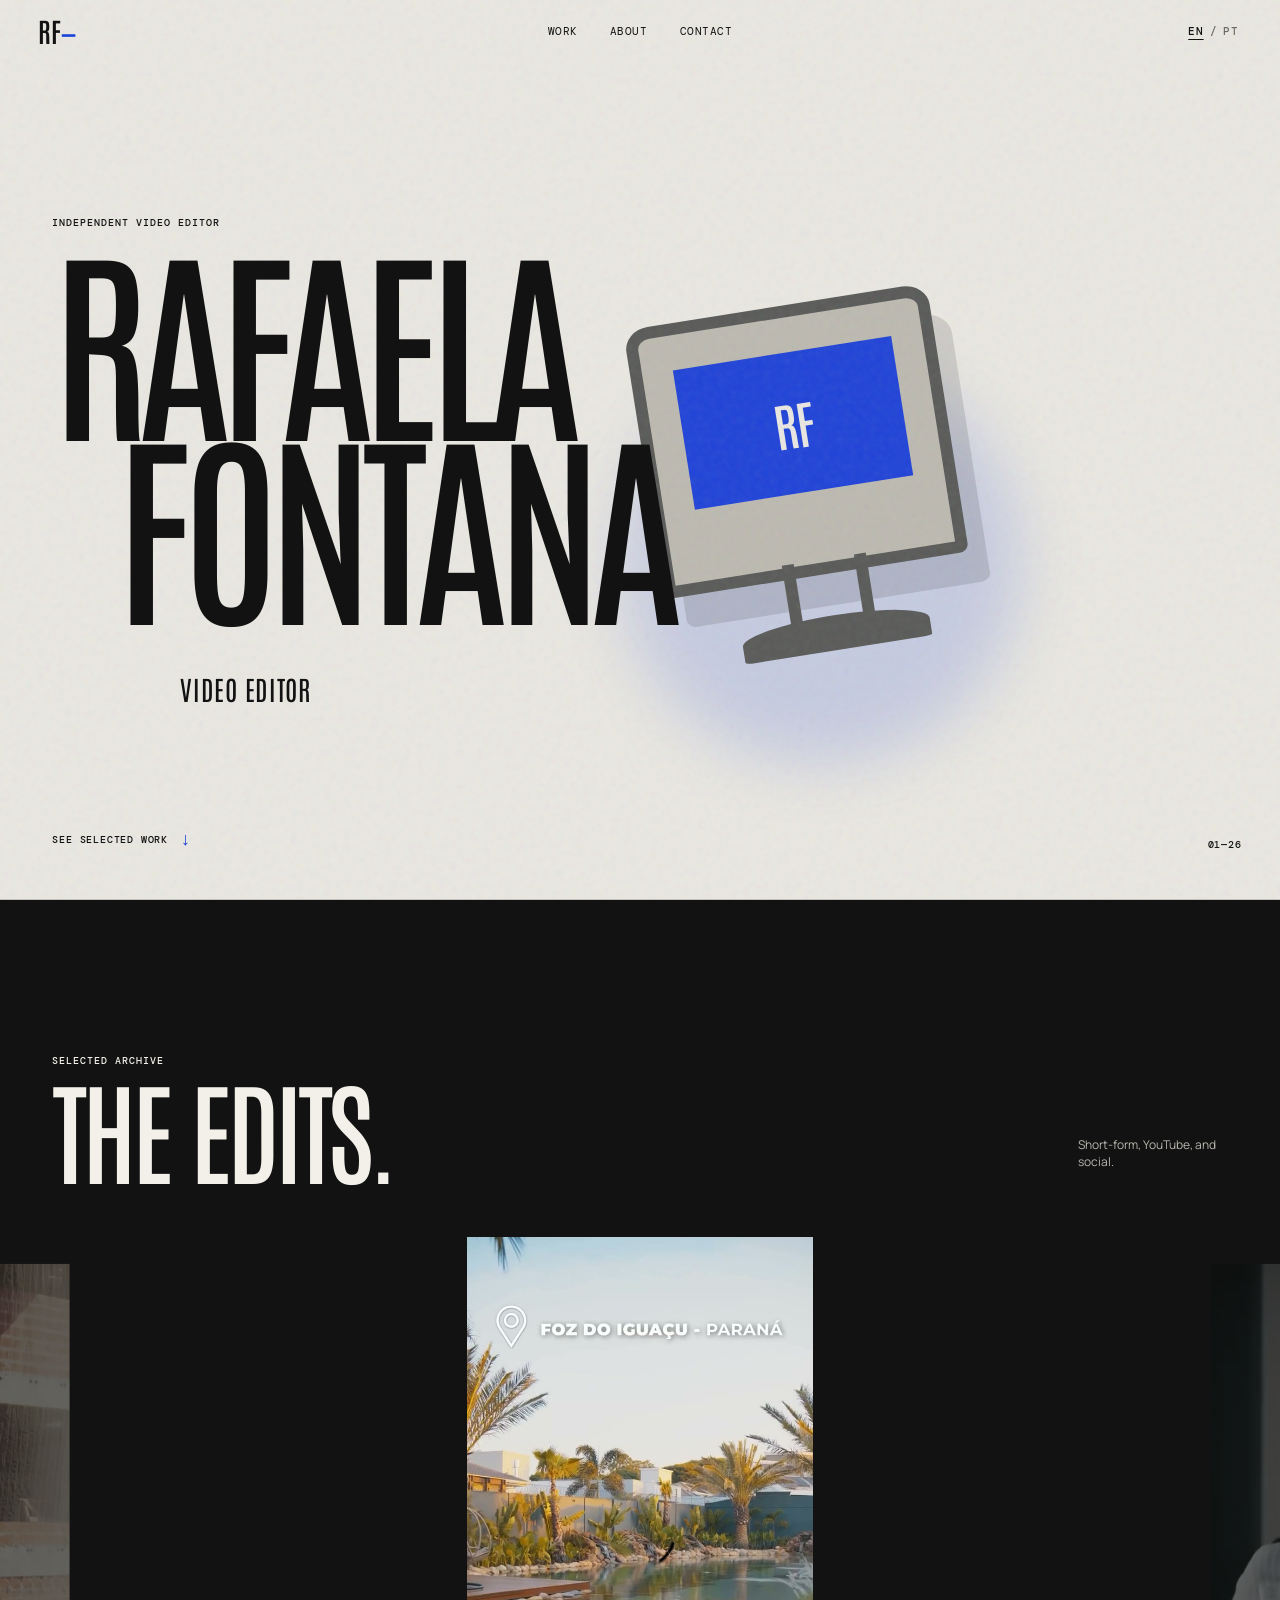
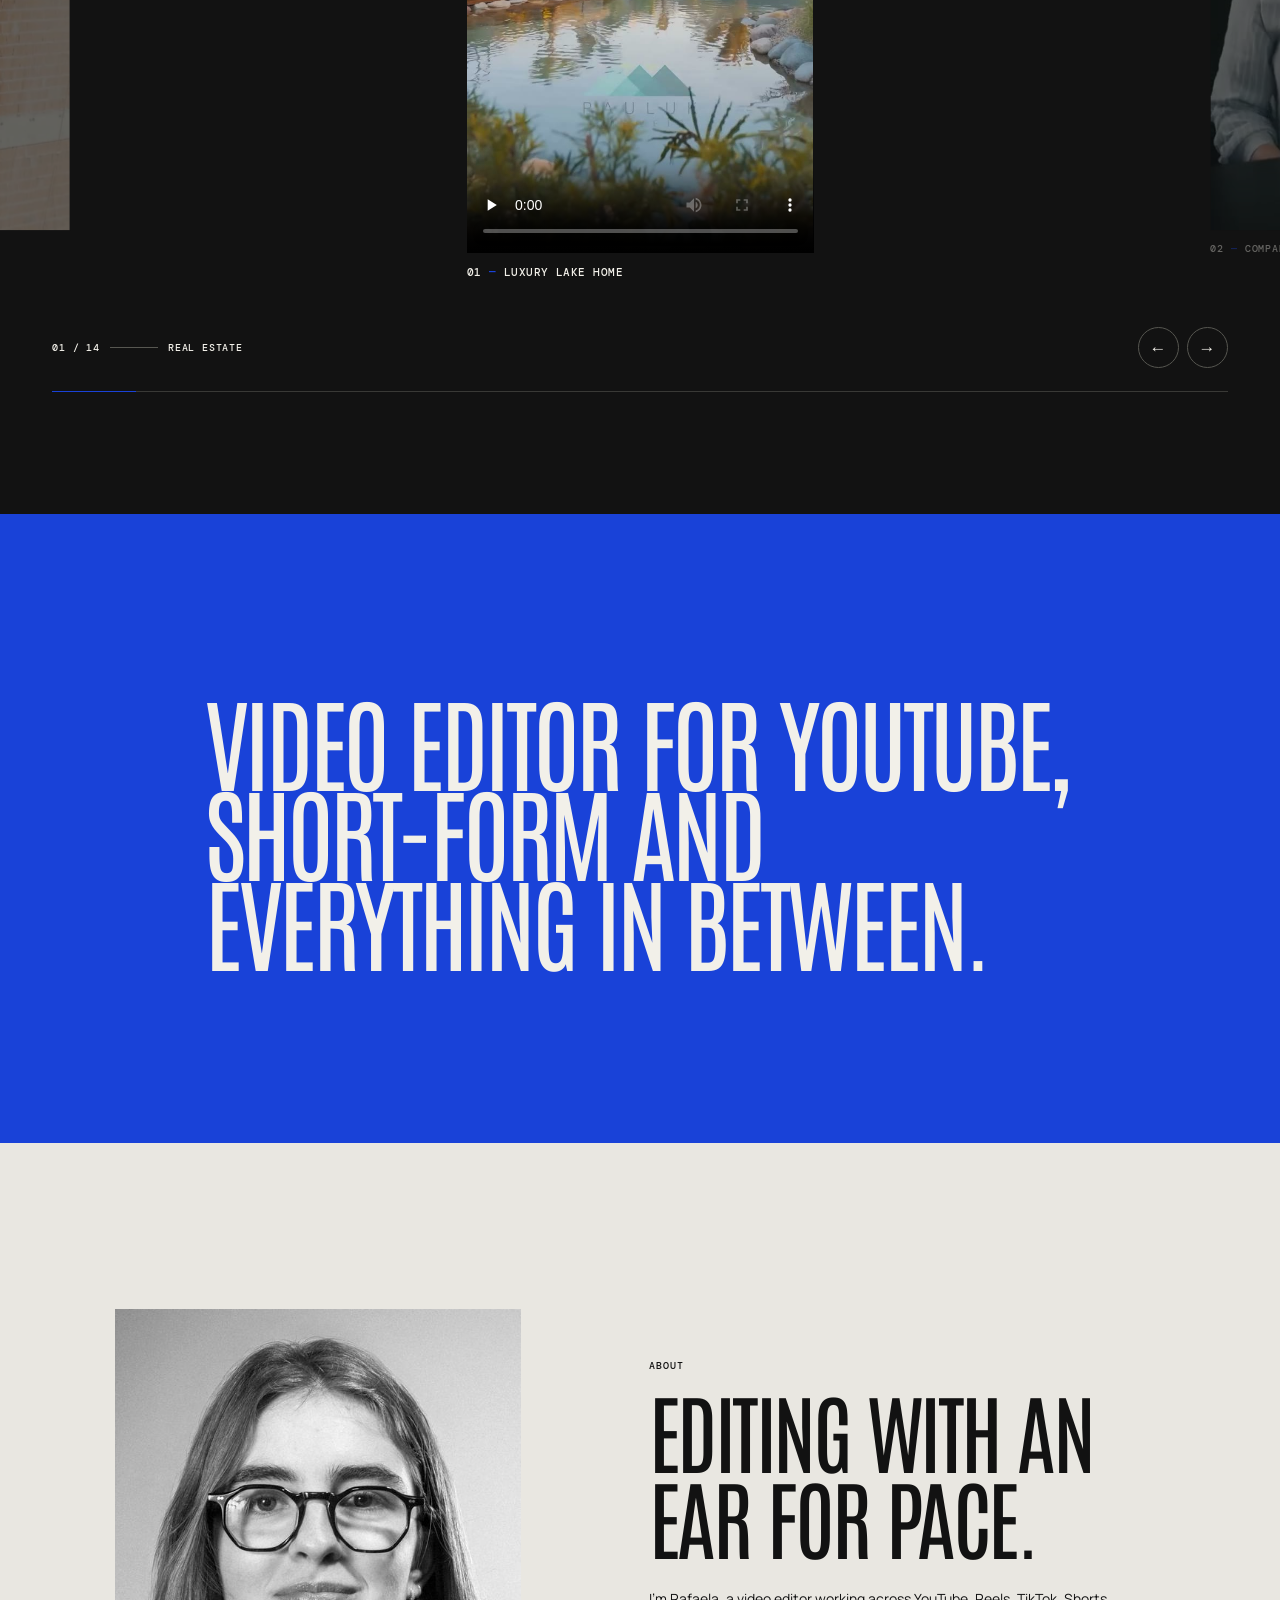
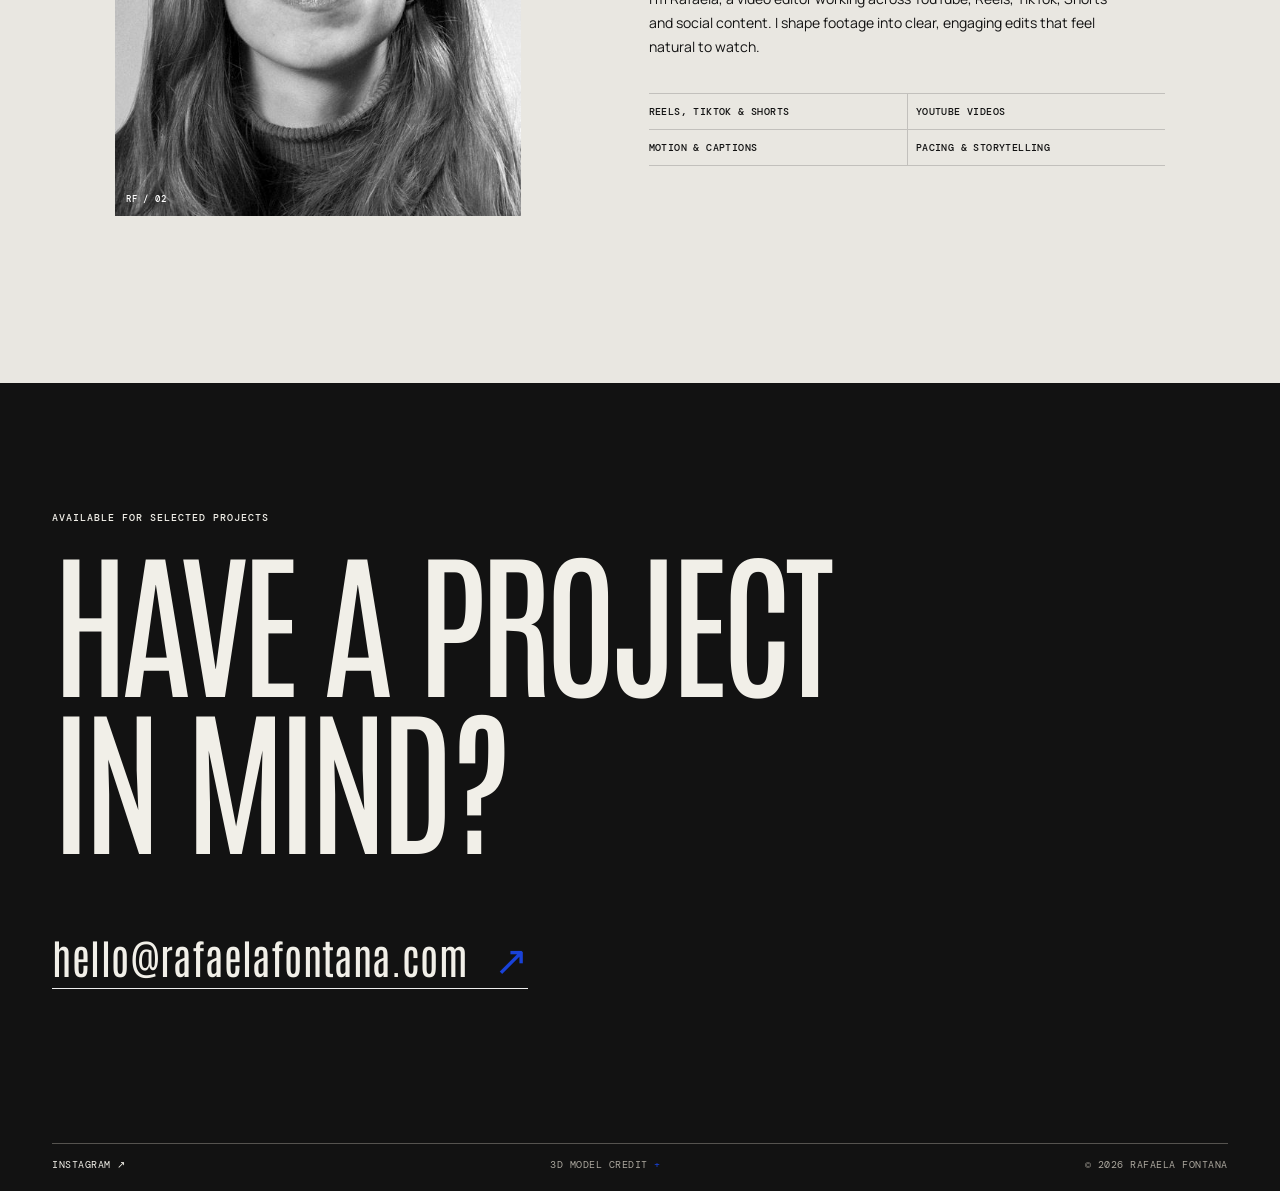
==== site-rafaela/shortform/index.html @ 9e60eaab "feat: add independent bilingual short-form portfolio" ====
<!doctype html>
<html lang="en">
  <head>
    <meta charset="utf-8" />
    <meta name="viewport" content="width=device-width, initial-scale=1" />
    <meta name="theme-color" content="#e9e7e1" />
    <meta
      name="description"
      content="Rafaela Fontana — video editor for YouTube and short-form content."
    />
    <link rel="canonical" href="https://rafaelafontana.com/shortform/" />
    <meta property="og:title" content="Rafaela Fontana — Video Editor" />
    <meta
      property="og:description"
      content="Video editor for YouTube, short-form and everything in between."
    />
    <meta property="og:url" content="https://rafaelafontana.com/shortform/" />
    <meta
      property="og:image"
      content="https://rafaelafontana.com/assets/retrato-rafaela.jpg"
    />
    <meta property="og:site_name" content="Rafaela Fontana" />
    <meta name="twitter:card" content="summary_large_image" />
    <title>Rafaela Fontana — Video Editor</title>
    <link
      rel="icon"
      href="../assets/favicon-32.png"
      sizes="32x32"
      type="image/png"
    />
    <link rel="stylesheet" href="assets/fonts/fonts.css" />
    <link rel="stylesheet" href="styles.css?v=3" />
    <script type="importmap">
      { "imports": { "three": "./vendor/three.module.js" } }
    </script>
  </head>
  <body>
    <a class="skip-link" href="#work" data-i18n="skip">Skip to work</a>

    <header class="site-header" data-header>
      <a
        class="wordmark"
        href="#top"
        aria-label="Rafaela Fontana, top"
        data-i18n-aria="homeLabel"
        >RF<span>—</span></a
      >
      <nav aria-label="Primary navigation" data-i18n-aria="primaryNav">
        <a href="#work" data-i18n="navWork">Work</a>
        <a href="#about" data-i18n="navAbout">About</a>
        <a href="#contact" data-i18n="navContact">Contact</a>
      </nav>
      <button
        class="language-toggle"
        type="button"
        data-language-toggle
        aria-label="Switch to Portuguese"
      >
        <span class="lang-en">EN</span><span aria-hidden="true">/</span
        ><span class="lang-pt">PT</span>
      </button>
    </header>

    <main>
      <section class="hero" id="top" aria-labelledby="hero-title">
        <div class="hero-grain" aria-hidden="true"></div>
        <div class="hero-copy">
          <p class="eyebrow" data-i18n="heroEyebrow">
            Independent video editor
          </p>
          <h1 id="hero-title" class="hero-title" aria-label="Rafaela Fontana">
            <span>Rafaela</span><span>Fontana</span>
          </h1>
          <p class="hero-role" data-i18n="heroRole">Video editor</p>
        </div>
        <div
          class="computer-stage"
          aria-label="Interactive 3D retro computer"
          data-i18n-aria="computerLabel"
        >
          <canvas id="computer-canvas"></canvas>
          <div class="computer-fallback" aria-hidden="true">
            <span>RF</span><i></i><b></b>
          </div>
        </div>
        <a
          href="#work"
          class="hero-scroll"
          aria-label="Scroll to work"
          data-i18n-aria="scrollLabel"
          ><span data-i18n="scroll">See selected work</span><i>↓</i></a
        >
        <p class="hero-index" aria-hidden="true">01—26</p>
      </section>

      <section class="work-section" id="work" aria-labelledby="work-title">
        <div class="section-heading work-heading">
          <div>
            <p class="eyebrow" data-i18n="workEyebrow">Selected archive</p>
            <h2 id="work-title" data-i18n="workTitle">The edits.</h2>
          </div>
          <p class="section-note" data-i18n="workNote">
            Short-form, YouTube, and social.
          </p>
        </div>

        <div
          class="reel"
          data-reel
          aria-roledescription="carousel"
          aria-label="Selected video work"
          data-i18n-aria="reelLabel"
        >
          <div
            class="reel-viewport"
            data-reel-viewport
            tabindex="0"
            aria-label="Video carousel"
            data-i18n-aria="carouselLabel"
          >
            <div class="reel-track" data-reel-track></div>
            <div class="reel-empty" data-reel-empty>
              <span>↗</span>
              <p data-i18n="workEmpty">
                The selected archive is being prepared.
              </p>
            </div>
          </div>
          <div class="reel-controls">
            <div class="reel-meta" aria-live="polite">
              <span data-reel-count>00 / 00</span>
              <span class="reel-line"></span>
              <span data-reel-category>—</span>
            </div>
            <div class="reel-buttons">
              <button
                type="button"
                class="circle-button"
                data-reel-prev
                aria-label="Previous project"
                data-i18n-aria="previousProject"
              >
                ←
              </button>
              <button
                type="button"
                class="circle-button"
                data-reel-next
                aria-label="Next project"
                data-i18n-aria="nextProject"
              >
                →
              </button>
            </div>
          </div>
          <div
            class="reel-progress"
            role="progressbar"
            aria-label="Project progress"
            data-i18n-aria="projectProgress"
            aria-valuemin="0"
            aria-valuemax="0"
            aria-valuenow="0"
          >
            <span data-reel-progress></span>
          </div>
          <div class="reel-caption" data-reel-caption></div>
        </div>
      </section>

      <section
        class="manifesto"
        aria-label="Positioning"
        data-i18n-aria="positioning"
      >
        <p data-i18n="manifesto">
          Video editor for YouTube, short-form and everything in between.
        </p>
      </section>

      <section class="about-section" id="about" aria-labelledby="about-title">
        <div class="about-image-wrap">
          <img
            src="../assets/retrato-rafaela.jpg"
            alt="Rafaela Fontana"
            loading="lazy"
          />
        </div>
        <div class="about-content">
          <p class="eyebrow" data-i18n="aboutEyebrow">About</p>
          <h2 id="about-title" data-i18n="aboutTitle">
            Editing with an ear for pace.
          </h2>
          <p data-i18n="aboutCopy">
            I’m Rafaela, a video editor working across YouTube, short-form and
            social content. I shape footage into clear, engaging edits that feel
            natural to watch.
          </p>
          <div
            class="services"
            aria-label="Services"
            data-i18n-aria="servicesLabel"
          >
            <span data-i18n="service1">Reels, TikTok &amp; Shorts</span>
            <span data-i18n="service2">YouTube videos</span>
            <span data-i18n="service3">Motion &amp; captions</span>
            <span data-i18n="service4">Pacing &amp; storytelling</span>
          </div>
        </div>
      </section>
    </main>

    <footer class="contact" id="contact">
      <p class="eyebrow" data-i18n="contactEyebrow">
        Available for selected projects
      </p>
      <h2 data-i18n="contactTitle">Have a project<br />in mind?</h2>
      <a class="contact-email" href="mailto:hello@rafaelafontana.com"
        >hello@rafaelafontana.com <span>↗</span></a
      >
      <div class="footer-bottom">
        <a
          href="https://www.instagram.com/rafaela.fontn/"
          target="_blank"
          rel="noopener"
          >Instagram ↗</a
        >
        <details class="model-credit">
          <summary data-i18n="modelCredit">3D model credit</summary>
          <p data-i18n="modelCreditText">
            “PS1 Style Retro Computer Station – Low Poly” by
            <a
              href="https://sketchfab.com/alexself"
              target="_blank"
              rel="noopener"
              >alexself</a
            >, licensed under
            <a
              href="https://creativecommons.org/licenses/by/4.0/"
              target="_blank"
              rel="noopener"
              >CC BY 4.0</a
            >.
          </p>
        </details>
        <span>© <span data-year></span> Rafaela Fontana</span>
      </div>
    </footer>

    <script type="module" src="app.js?v=2"></script>
  </body>
</html>
---- site-rafaela/shortform/assets/fonts/fonts.css ----
/*
 * Self-hosted Google Fonts CSS.
 * Sources: https://fonts.google.com/specimen/Antonio,
 * https://fonts.google.com/specimen/DM+Mono,
 * https://fonts.google.com/specimen/Manrope
 * License texts are kept beside these files in Antonio-OFL.txt,
 * DM-Mono-OFL.txt, and Manrope-OFL.txt.
 */

/* Antonio is a variable font covering the 300–700 weights used by the page. */
@font-face {
  font-family: 'Antonio';
  font-style: normal;
  font-weight: 300 700;
  font-display: swap;
  src: url('./antonio-latin-ext.woff2') format('woff2');
  unicode-range: U+0100-02BA, U+02BD-02C5, U+02C7-02CC, U+02CE-02D7,
    U+02DD-02FF, U+0304, U+0308, U+0329, U+1D00-1DBF, U+1E00-1E9F,
    U+1EF2-1EFF, U+2020, U+20A0-20AB, U+20AD-20C0, U+2113, U+2C60-2C7F,
    U+A720-A7FF;
}

@font-face {
  font-family: 'Antonio';
  font-style: normal;
  font-weight: 300 700;
  font-display: swap;
  src: url('./antonio-latin.woff2') format('woff2');
  unicode-range: U+0000-00FF, U+0131, U+0152-0153, U+02BB-02BC,
    U+02C6, U+02DA, U+02DC, U+0304, U+0308, U+0329, U+2000-206F, U+20AC,
    U+2122, U+2191, U+2193, U+2212, U+2215, U+FEFF, U+FFFD;
}

/* DM Mono is shipped as the two static weights used by the page. */
@font-face {
  font-family: 'DM Mono';
  font-style: normal;
  font-weight: 400;
  font-display: swap;
  src: url('./dm-mono-400-latin-ext.woff2') format('woff2');
  unicode-range: U+0100-02BA, U+02BD-02C5, U+02C7-02CC, U+02CE-02D7,
    U+02DD-02FF, U+0304, U+0308, U+0329, U+1D00-1DBF, U+1E00-1E9F,
    U+1EF2-1EFF, U+2020, U+20A0-20AB, U+20AD-20C0, U+2113, U+2C60-2C7F,
    U+A720-A7FF;
}

@font-face {
  font-family: 'DM Mono';
  font-style: normal;
  font-weight: 400;
  font-display: swap;
  src: url('./dm-mono-400-latin.woff2') format('woff2');
  unicode-range: U+0000-00FF, U+0131, U+0152-0153, U+02BB-02BC,
    U+02C6, U+02DA, U+02DC, U+0304, U+0308, U+0329, U+2000-206F, U+20AC,
    U+2122, U+2191, U+2193, U+2212, U+2215, U+FEFF, U+FFFD;
}

@font-face {
  font-family: 'DM Mono';
  font-style: normal;
  font-weight: 500;
  font-display: swap;
  src: url('./dm-mono-500-latin-ext.woff2') format('woff2');
  unicode-range: U+0100-02BA, U+02BD-02C5, U+02C7-02CC, U+02CE-02D7,
    U+02DD-02FF, U+0304, U+0308, U+0329, U+1D00-1DBF, U+1E00-1E9F,
    U+1EF2-1EFF, U+2020, U+20A0-20AB, U+20AD-20C0, U+2113, U+2C60-2C7F,
    U+A720-A7FF;
}

@font-face {
  font-family: 'DM Mono';
  font-style: normal;
  font-weight: 500;
  font-display: swap;
  src: url('./dm-mono-500-latin.woff2') format('woff2');
  unicode-range: U+0000-00FF, U+0131, U+0152-0153, U+02BB-02BC,
    U+02C6, U+02DA, U+02DC, U+0304, U+0308, U+0329, U+2000-206F, U+20AC,
    U+2122, U+2191, U+2193, U+2212, U+2215, U+FEFF, U+FFFD;
}

/* Manrope is a variable font covering the 400–600 weights used by the page. */
@font-face {
  font-family: 'Manrope';
  font-style: normal;
  font-weight: 400 600;
  font-display: swap;
  src: url('./manrope-latin-ext.woff2') format('woff2');
  unicode-range: U+0100-02BA, U+02BD-02C5, U+02C7-02CC, U+02CE-02D7,
    U+02DD-02FF, U+0304, U+0308, U+0329, U+1D00-1DBF, U+1E00-1E9F,
    U+1EF2-1EFF, U+2020, U+20A0-20AB, U+20AD-20C0, U+2113, U+2C60-2C7F,
    U+A720-A7FF;
}

@font-face {
  font-family: 'Manrope';
  font-style: normal;
  font-weight: 400 600;
  font-display: swap;
  src: url('./manrope-latin.woff2') format('woff2');
  unicode-range: U+0000-00FF, U+0131, U+0152-0153, U+02BB-02BC,
    U+02C6, U+02DA, U+02DC, U+0304, U+0308, U+0329, U+2000-206F, U+20AC,
    U+2122, U+2191, U+2193, U+2212, U+2215, U+FEFF, U+FFFD;
}
---- site-rafaela/shortform/styles.css ----
:root {
  --paper: #e9e7e1;
  --paper-dark: #dcdad2;
  --ink: #121212;
  --muted: #6d6b65;
  --blue: #1942d8;
  --night: #121212;
  --line: rgba(18, 18, 18, 0.18);
  --display: "Antonio", Impact, sans-serif;
  --body: "Manrope", Arial, sans-serif;
  --mono: "DM Mono", monospace;
}
* {
  box-sizing: border-box;
}
html {
  scroll-behavior: smooth;
  background: var(--paper);
}
body {
  margin: 0;
  color: var(--ink);
  background: var(--paper);
  font-family: var(--body);
  font-size: 14px;
  overflow-x: hidden;
}
a {
  color: inherit;
  text-decoration: none;
}
button {
  font: inherit;
}
button:focus-visible,
a:focus-visible,
video:focus-visible {
  outline: 2px solid var(--blue);
  outline-offset: 4px;
}
.skip-link {
  position: fixed;
  z-index: 999;
  left: 1rem;
  top: -4rem;
  background: var(--blue);
  color: #fff;
  padding: 0.75rem 1rem;
}
.skip-link:focus {
  top: 1rem;
}
.site-header {
  position: fixed;
  z-index: 20;
  inset: 0 0 auto;
  display: grid;
  grid-template-columns: 1fr auto 1fr;
  align-items: center;
  padding: 17px clamp(18px, 3vw, 52px);
  mix-blend-mode: normal;
  transition: background 0.3s;
}
.site-header nav {
  display: flex;
  gap: clamp(16px, 2.5vw, 35px);
  font-family: var(--mono);
  font-size: 11px;
  text-transform: uppercase;
  letter-spacing: 0.05em;
}
.site-header nav a {
  position: relative;
}
.site-header nav a::after {
  content: "";
  position: absolute;
  bottom: -4px;
  left: 0;
  width: 0;
  height: 1px;
  background: currentColor;
  transition: width 0.25s;
}
.site-header nav a:hover::after {
  width: 100%;
}
.wordmark {
  font-family: var(--display);
  font-size: 27px;
  font-weight: 600;
  line-height: 1;
}
.wordmark span {
  color: var(--blue);
}
.language-toggle {
  justify-self: end;
  border: 0;
  background: none;
  cursor: pointer;
  font: 500 11px var(--mono);
  letter-spacing: 0.06em;
  padding: 4px 0;
}
.language-toggle span {
  color: var(--muted);
  padding: 0 3px;
}
.language-toggle.is-pt {
  color: var(--blue);
}
.hero {
  position: relative;
  height: 100svh;
  min-height: 630px;
  overflow: hidden;
  border-bottom: 1px solid var(--line);
}
.hero-grain {
  pointer-events: none;
  position: absolute;
  z-index: 3;
  inset: 0;
  opacity: 0.11;
  background-image: url("data:image/svg+xml,%3Csvg viewBox='0 0 180 180' xmlns='http://www.w3.org/2000/svg'%3E%3Cfilter id='n'%3E%3CfeTurbulence type='fractalNoise' baseFrequency='.75' numOctaves='3' stitchTiles='stitch'/%3E%3C/filter%3E%3Crect width='100%25' height='100%25' filter='url(%23n)' opacity='.72'/%3E%3C/svg%3E");
}
.hero-copy {
  position: absolute;
  z-index: 4;
  inset: 50% clamp(18px, 4.1vw, 70px) auto;
  transform: translateY(-48%);
  pointer-events: none;
}
.eyebrow {
  margin: 0 0 14px;
  font: 500 10px var(--mono);
  letter-spacing: 0.1em;
  text-transform: uppercase;
}
.hero-title {
  margin: 0;
  font: 500 clamp(92px, 16.4vw, 270px) / 0.76 var(--display);
  letter-spacing: -0.055em;
  text-transform: uppercase;
}
.hero-title span {
  display: block;
}
.hero-title span + span {
  margin-left: clamp(27px, 5vw, 85px);
}
.hero-role {
  margin: clamp(26px, 5vw, 65px) 0 0 clamp(4px, 10vw, 165px);
  font: 400 clamp(18px, 2.1vw, 32px) / 1 var(--display);
  text-transform: uppercase;
  letter-spacing: 0.025em;
}
.computer-stage {
  position: absolute;
  z-index: 2;
  inset: 0 0 0 37%;
  isolation: isolate;
}
.computer-stage::after {
  content: "";
  position: absolute;
  left: 18%;
  bottom: 15%;
  width: 50%;
  aspect-ratio: 1;
  border-radius: 50%;
  filter: blur(30px);
  background: rgba(25, 66, 216, 0.17);
  z-index: -1;
}
.computer-stage canvas {
  display: block;
  width: 100%;
  height: 100%;
  position: relative;
  z-index: 2;
}
.computer-fallback {
  position: absolute;
  left: 40%;
  top: 49%;
  width: min(24vw, 370px);
  aspect-ratio: 1.13;
  background: #bcb9b0;
  border: clamp(7px, 1vw, 13px) solid #595a58;
  border-radius: 8% 8% 3% 3%;
  transform: translate(-50%, -50%) rotate(-9deg);
  box-shadow: 1.1rem 2rem 0 rgba(17, 17, 17, 0.13);
  z-index: 1;
  transition: opacity 0.3s;
}
.computer-fallback span {
  position: absolute;
  inset: 14% 11% 29%;
  display: grid;
  place-items: center;
  background: #2043d7;
  color: #e9e7e1;
  font: 500 clamp(23px, 4vw, 55px) var(--display);
  letter-spacing: -0.04em;
}
.computer-fallback i {
  position: absolute;
  bottom: -28%;
  left: 38%;
  width: 30%;
  height: 29%;
  border: clamp(7px, 1vw, 13px) solid #595a58;
  border-top: 0;
}
.computer-fallback b {
  position: absolute;
  bottom: -36%;
  left: 20%;
  width: 67%;
  height: 14%;
  background: #595a58;
  border-radius: 50% 50% 5% 5%;
}
.model-ready .computer-fallback {
  opacity: 0;
}
.hero-scroll {
  position: absolute;
  z-index: 5;
  left: clamp(18px, 4.1vw, 70px);
  bottom: clamp(20px, 4vw, 48px);
  display: flex;
  align-items: center;
  gap: 12px;
  font: 500 10px var(--mono);
  letter-spacing: 0.08em;
  text-transform: uppercase;
}
.hero-scroll i {
  font-style: normal;
  font-size: 18px;
  color: var(--blue);
  animation: arrow 1.5s ease-in-out infinite;
}
.hero-index {
  position: absolute;
  right: clamp(18px, 3vw, 50px);
  bottom: clamp(20px, 4vw, 48px);
  z-index: 5;
  margin: 0;
  font: 500 10px var(--mono);
  letter-spacing: 0.08em;
}
@keyframes arrow {
  50% {
    transform: translateY(5px);
  }
}
.work-section {
  background: var(--night);
  color: #f2f0e9;
  padding: clamp(85px, 12vw, 170px) 0 clamp(62px, 8vw, 115px);
  overflow: hidden;
}
.section-heading {
  display: flex;
  justify-content: space-between;
  gap: 2rem;
  align-items: flex-end;
  padding: 0 clamp(18px, 4.1vw, 70px) clamp(36px, 5vw, 65px);
}
.section-heading h2 {
  margin: 0;
  font: 500 clamp(56px, 8.8vw, 135px) / 0.82 var(--display);
  letter-spacing: -0.045em;
  text-transform: uppercase;
}
.section-note {
  font-size: 12px;
  max-width: 150px;
  margin: 0 0 3px;
  color: #b9b6ae;
}
.reel {
  position: relative;
}
.reel-viewport {
  height: min(62vw, 725px);
  min-height: 460px;
  position: relative;
  cursor: grab;
  touch-action: pan-y;
}
.reel-viewport:active {
  cursor: grabbing;
}
.reel-track {
  position: absolute;
  inset: 0;
  display: flex;
  align-items: center;
  justify-content: center;
}
.reel-slide {
  position: absolute;
  width: min(49vw, 620px);
  height: 100%;
  transition:
    transform 0.65s cubic-bezier(0.22, 0.61, 0.36, 1),
    opacity 0.45s;
  transform: translateX(calc(var(--offset) * 57vw)) scale(var(--slide-scale, 1));
  opacity: var(--slide-opacity, 1);
  pointer-events: none;
}
.reel-slide.is-active {
  pointer-events: auto;
}
.project-video {
  display: block;
  width: 100%;
  height: calc(100% - 50px);
  background: #252525;
  object-fit: contain;
  outline-offset: -5px;
}
.slide-info {
  display: flex;
  justify-content: space-between;
  gap: 1rem;
  padding-top: 12px;
  font: 500 11px var(--mono);
  letter-spacing: 0.04em;
  text-transform: uppercase;
}
.slide-info p {
  margin: 0;
}
.slide-info p span {
  color: var(--blue);
}
.slide-info small {
  color: #aaa69d;
  font: 400 10px var(--mono);
  white-space: nowrap;
}
.reel-controls {
  display: flex;
  align-items: center;
  justify-content: space-between;
  padding: 24px clamp(18px, 4.1vw, 70px) 0;
}
.reel-meta {
  display: flex;
  align-items: center;
  gap: 10px;
  font: 500 10px var(--mono);
  letter-spacing: 0.08em;
  text-transform: uppercase;
}
.reel-line {
  display: block;
  width: 48px;
  height: 1px;
  background: #575751;
}
.reel-buttons {
  display: flex;
  gap: 8px;
}
.circle-button {
  display: grid;
  place-items: center;
  width: 41px;
  height: 41px;
  border: 1px solid #565650;
  border-radius: 50%;
  background: transparent;
  color: #f2f0e9;
  cursor: pointer;
  font-size: 17px;
  transition:
    background 0.2s,
    color 0.2s;
}
.circle-button:hover {
  background: var(--blue);
  border-color: var(--blue);
}
.circle-button:disabled {
  opacity: 0.3;
  cursor: not-allowed;
}
.reel-caption {
  min-height: 1.4em;
  padding: 20px clamp(18px, 4.1vw, 70px) 0;
  color: #aaa69d;
  font-size: 12px;
  max-width: 600px;
}
.reel-empty {
  height: 100%;
  display: grid;
  place-content: center;
  text-align: center;
  color: #aaa69d;
}
.reel-empty span {
  display: block;
  margin-bottom: 13px;
  color: var(--blue);
  font: 400 54px var(--display);
  transform: rotate(45deg);
}
.reel-empty p {
  margin: 0;
  font: 400 18px var(--display);
  text-transform: uppercase;
  letter-spacing: 0.02em;
}
.manifesto {
  padding: clamp(84px, 14vw, 210px) clamp(18px, 16vw, 280px);
  background: var(--blue);
  color: #f2f0e9;
}
.manifesto p {
  margin: 0;
  font: 400 clamp(48px, 8vw, 126px) / 0.88 var(--display);
  letter-spacing: -0.04em;
  text-transform: uppercase;
}
.about-section {
  display: grid;
  grid-template-columns: minmax(0, 0.88fr) minmax(300px, 1.12fr);
  gap: clamp(35px, 10vw, 160px);
  align-items: center;
  padding: clamp(80px, 13vw, 200px) clamp(18px, 9vw, 150px);
}
.about-image-wrap {
  position: relative;
  max-width: 420px;
  aspect-ratio: 4/5;
  overflow: hidden;
  background: var(--paper-dark);
}
.about-image-wrap::after {
  content: "RF / 02";
  position: absolute;
  bottom: 11px;
  left: 11px;
  color: #fff;
  font: 500 9px var(--mono);
  letter-spacing: 0.08em;
}
.about-image-wrap img {
  width: 100%;
  height: 100%;
  object-fit: cover;
  filter: grayscale(1) contrast(1.04);
}
.about-content h2 {
  margin: 0;
  max-width: 550px;
  font: 400 clamp(48px, 6.8vw, 105px) / 0.86 var(--display);
  letter-spacing: -0.04em;
  text-transform: uppercase;
}
.about-content > p:not(.eyebrow) {
  max-width: 465px;
  margin: 30px 0 35px;
  font-size: 14px;
  line-height: 1.7;
}
.services {
  display: grid;
  grid-template-columns: repeat(2, minmax(0, 1fr));
  border-top: 1px solid var(--line);
}
.services span {
  padding: 11px 5px 11px 0;
  border-bottom: 1px solid var(--line);
  font: 500 10px var(--mono);
  letter-spacing: 0.04em;
  text-transform: uppercase;
}
.services span:nth-child(even) {
  padding-left: 8px;
  border-left: 1px solid var(--line);
}
.contact {
  padding: clamp(65px, 10vw, 150px) clamp(18px, 4.1vw, 70px) 20px;
  background: var(--ink);
  color: #f1efe8;
}
.contact h2 {
  margin: 0 0 clamp(35px, 6vw, 85px);
  font: 400 clamp(68px, 12.5vw, 205px) / 0.78 var(--display);
  letter-spacing: -0.05em;
  text-transform: uppercase;
}
.contact-email {
  display: inline-flex;
  align-items: center;
  gap: clamp(12px, 2vw, 27px);
  padding-bottom: 3px;
  border-bottom: 1px solid #eee;
  font: 400 clamp(18px, 3.2vw, 48px) var(--display);
  letter-spacing: 0.01em;
  transition: color 0.2s;
}
.contact-email:hover {
  color: #8fa3ff;
}
.contact-email span {
  color: var(--blue);
}
.footer-bottom {
  display: flex;
  justify-content: space-between;
  gap: 1rem;
  margin-top: clamp(75px, 12vw, 170px);
  padding-top: 14px;
  border-top: 1px solid #55534f;
  color: #aaa69d;
  font: 400 10px var(--mono);
  letter-spacing: 0.05em;
  text-transform: uppercase;
}
.footer-bottom a {
  color: #f1efe8;
}
.model-credit {
  position: relative;
}
.model-credit summary {
  cursor: pointer;
  list-style: none;
}
.model-credit summary::-webkit-details-marker {
  display: none;
}
.model-credit summary::after {
  content: " +";
  color: var(--blue);
}
.model-credit[open] summary::after {
  content: " −";
}
.model-credit p {
  position: absolute;
  right: 0;
  bottom: 22px;
  width: min(280px, 70vw);
  margin: 0;
  padding: 13px;
  background: #292929;
  color: #d6d3cd;
  border: 1px solid #56534e;
  font: 400 10px/1.55 var(--body);
  letter-spacing: 0;
  text-transform: none;
}
.model-credit p a {
  text-decoration: underline;
}
@media (max-width: 700px) {
  .site-header {
    padding: 15px 17px;
    grid-template-columns: 1fr auto 1fr;
  }
  .site-header nav {
    gap: 12px;
    font-size: 9px;
  }
  .wordmark {
    font-size: 24px;
  }
  .language-toggle {
    font-size: 9px;
  }
  .hero {
    min-height: 580px;
  }
  .hero-copy {
    inset: 47% 17px auto;
    transform: translateY(-50%);
  }
  .hero-title {
    font-size: clamp(83px, 23.5vw, 142px);
    line-height: 0.77;
  }
  .hero-title span + span {
    margin-left: 16px;
  }
  .hero-role {
    margin: 31px 0 0 4px;
    font-size: 22px;
  }
  .computer-stage {
    inset: 25% -13% 1% 16%;
    opacity: 0.96;
  }
  .computer-fallback {
    left: 48%;
    top: 54%;
    width: 55vw;
  }
  .hero-scroll {
    left: 17px;
    bottom: 21px;
    font-size: 9px;
  }
  .hero-index {
    right: 17px;
    bottom: 21px;
  }
  .section-heading {
    align-items: start;
    flex-direction: column;
    padding: 0 17px 28px;
  }
  .section-heading h2 {
    font-size: 65px;
  }
  .section-note {
    max-width: 220px;
  }
  .work-section {
    padding-top: 82px;
  }
  .reel-viewport {
    height: 122vw;
    min-height: 425px;
  }
  .reel-slide {
    width: 77vw;
    transform: translateX(calc(var(--offset) * 83vw))
      scale(var(--slide-scale, 1));
  }
  .project-video {
    height: calc(100% - 45px);
  }
  .reel-controls {
    padding: 19px 17px 0;
  }
  .reel-caption {
    padding: 16px 17px 0;
  }
  .manifesto {
    padding: 84px 17px;
  }
  .manifesto p {
    font-size: 58px;
  }
  .about-section {
    grid-template-columns: 1fr;
    gap: 45px;
    padding: 82px 17px;
  }
  .about-image-wrap {
    width: 70%;
    max-width: 340px;
  }
  .about-content h2 {
    font-size: 61px;
  }
  .about-content > p:not(.eyebrow) {
    margin: 27px 0 30px;
    line-height: 1.65;
  }
  .services {
    font-size: 9px;
  }
  .contact {
    padding: 66px 17px 19px;
  }
  .contact h2 {
    font-size: 76px;
  }
  .contact-email {
    font-size: 22px;
  }
  .footer-bottom {
    margin-top: 75px;
    font-size: 9px;
    align-items: end;
    line-height: 1.5;
  }
  .footer-bottom span {
    text-align: right;
  }
}
.site-header {
  color: var(--ink);
  transition:
    background 0.3s,
    color 0.3s,
    border-color 0.3s;
}
.site-header.is-scrolled {
  background: rgba(233, 231, 225, 0.91);
  backdrop-filter: blur(10px);
  border-bottom: 1px solid rgba(18, 18, 18, 0.13);
}
.site-header.is-dark {
  background: rgba(18, 18, 18, 0.9);
  border-color: rgba(255, 255, 255, 0.16);
  color: #f2f0e9;
}
.language-toggle {
  color: inherit;
}
.hero-title {
  line-height: 0.88;
}
.reel-progress {
  height: 1px;
  margin: 23px clamp(18px, 4.1vw, 70px) 0;
  background: #393936;
}
.reel-progress span {
  display: block;
  width: var(--progress, 0%);
  height: 100%;
  background: var(--blue);
  transition: width 0.5s ease;
}
@media (max-width: 700px) {
  .hero-copy {
    top: 15svh;
    inset-inline: 17px;
    transform: none;
  }
  .hero-title {
    font-size: clamp(83px, 23.5vw, 142px);
    line-height: 0.95;
  }
  .computer-stage {
    inset: 42% -2% 6% 2%;
    opacity: 0.96;
  }
  .reel-progress {
    margin: 19px 17px 0;
  }
  .manifesto {
    padding: 54px 17px;
  }
  .manifesto p {
    font-size: 42px;
  }
}
@media (prefers-reduced-motion: reduce) {
  *,
  *::before,
  *::after {
    scroll-behavior: auto !important;
    animation-duration: 0.01ms !important;
    animation-iteration-count: 1 !important;
    transition-duration: 0.01ms !important;
  }
}
/* Keep naturally wrapped display headings legible in both languages. */
.about-content h2,
.contact h2 {
  line-height: 0.98;
}

.reel-slide {
  width: min(37vw, 380px);
}
.reel-slide.is-landscape {
  width: min(64vw, 850px);
}
@media (max-width: 700px) {
  .reel-slide {
    width: 77vw;
  }
  .reel-slide.is-landscape {
    width: 86vw;
  }
}
.reel-empty[hidden] {
  display: none;
}
/* Keep the full picture and playback controls within a typical viewport. */
.reel-viewport {
  height: min(74svh, 725px);
  min-height: 380px;
}
.reel-slide {
  width: min(38vw, calc((74svh - 50px) * 0.5625), 380px);
}
.project-video {
  background: var(--night);
}
@media (max-width: 700px) {
  .reel-viewport {
    height: min(134vw, 70svh);
    min-height: 380px;
  }
  .reel-slide {
    width: 77vw;
  }
}
.language-toggle,
.language-toggle.is-pt {
  color: inherit;
}
.language-toggle:not(.is-pt) .lang-en,
.language-toggle.is-pt .lang-pt {
  color: inherit;
  text-decoration: underline;
  text-underline-offset: 4px;
}
.site-header.is-dark .language-toggle span {
  color: #a6a6a0;
}
.site-header.is-dark .language-toggle:not(.is-pt) .lang-en,
.site-header.is-dark .language-toggle.is-pt .lang-pt {
  color: #f2f0e9;
}
.reel-buttons {
  flex-shrink: 0;
}
@media (max-width: 700px) {
  .site-header {
    padding-top: 5px;
    padding-bottom: 5px;
  }
  .site-header nav a,
  .language-toggle,
  .wordmark {
    min-height: 44px;
    display: inline-flex;
    align-items: center;
  }
  .reel-meta {
    flex-wrap: wrap;
    padding-right: 12px;
    row-gap: 6px;
  }
  .reel-line {
    display: none;
  }
}
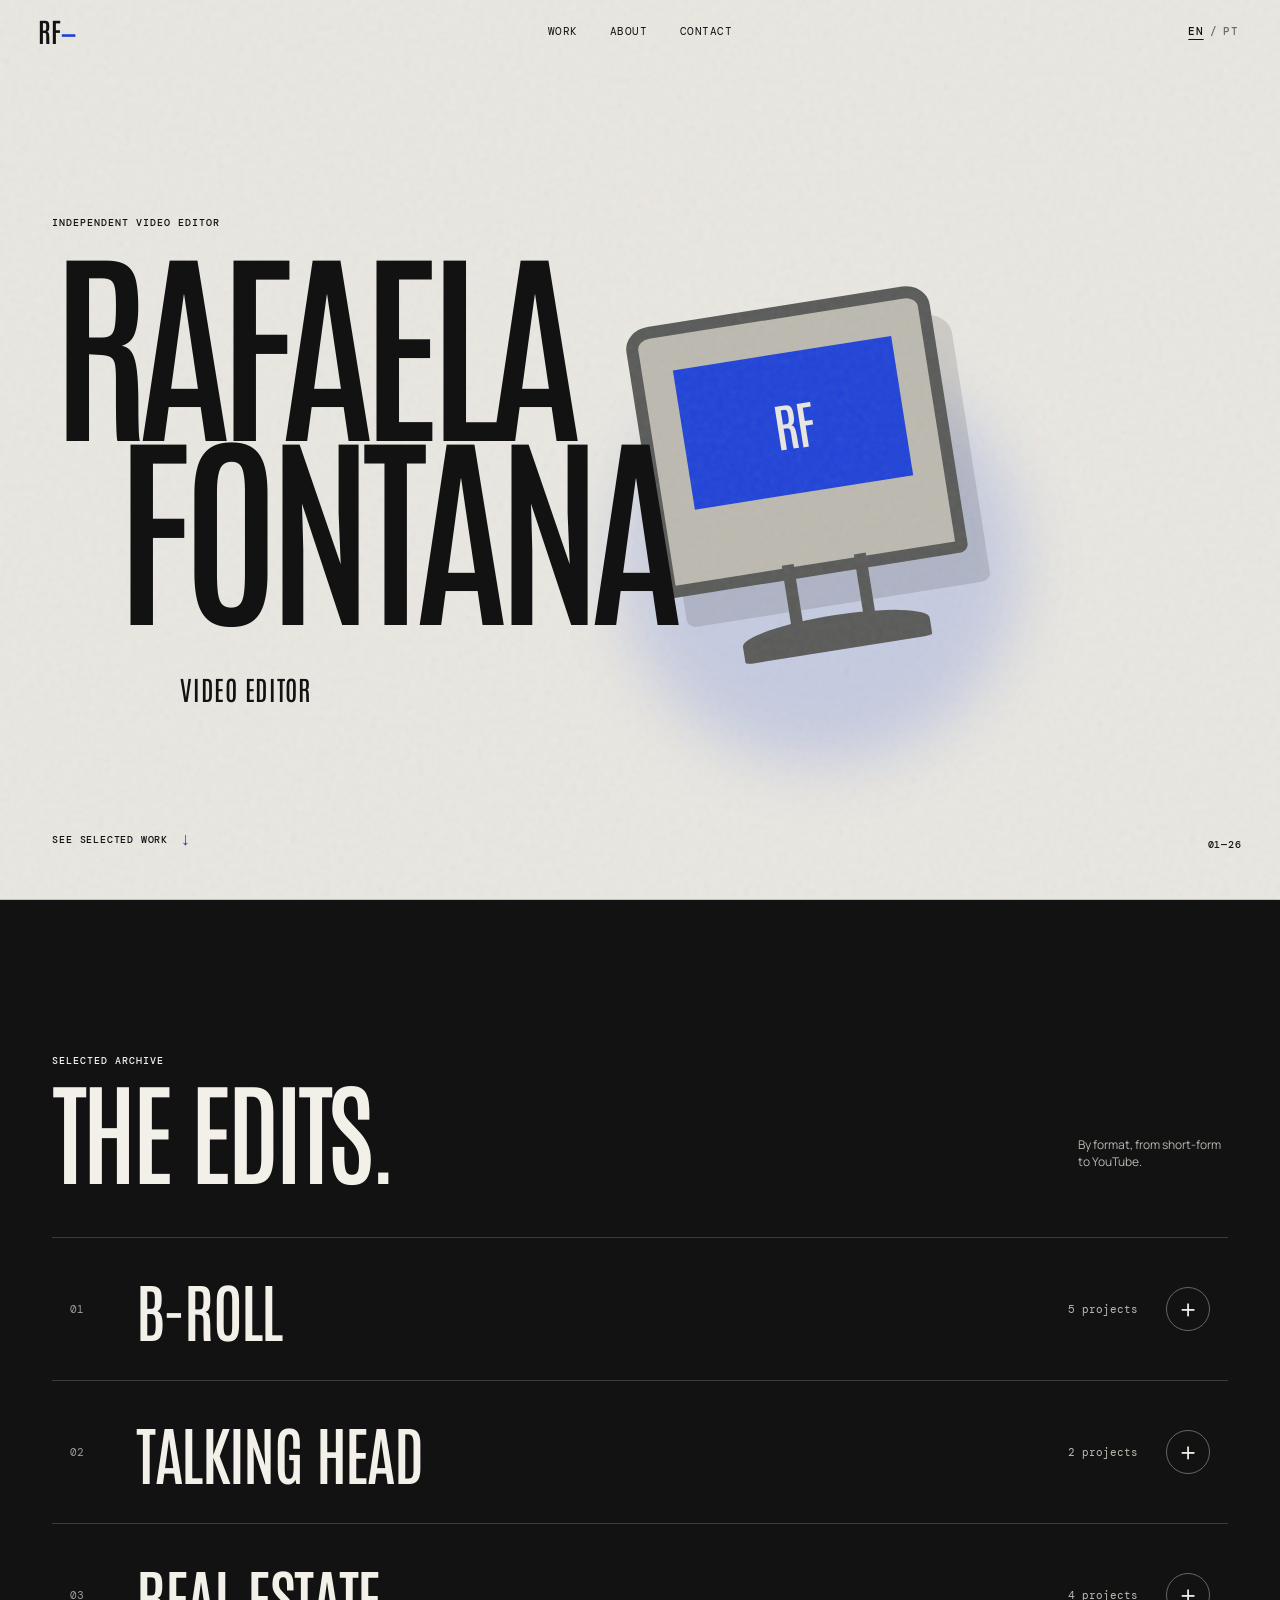
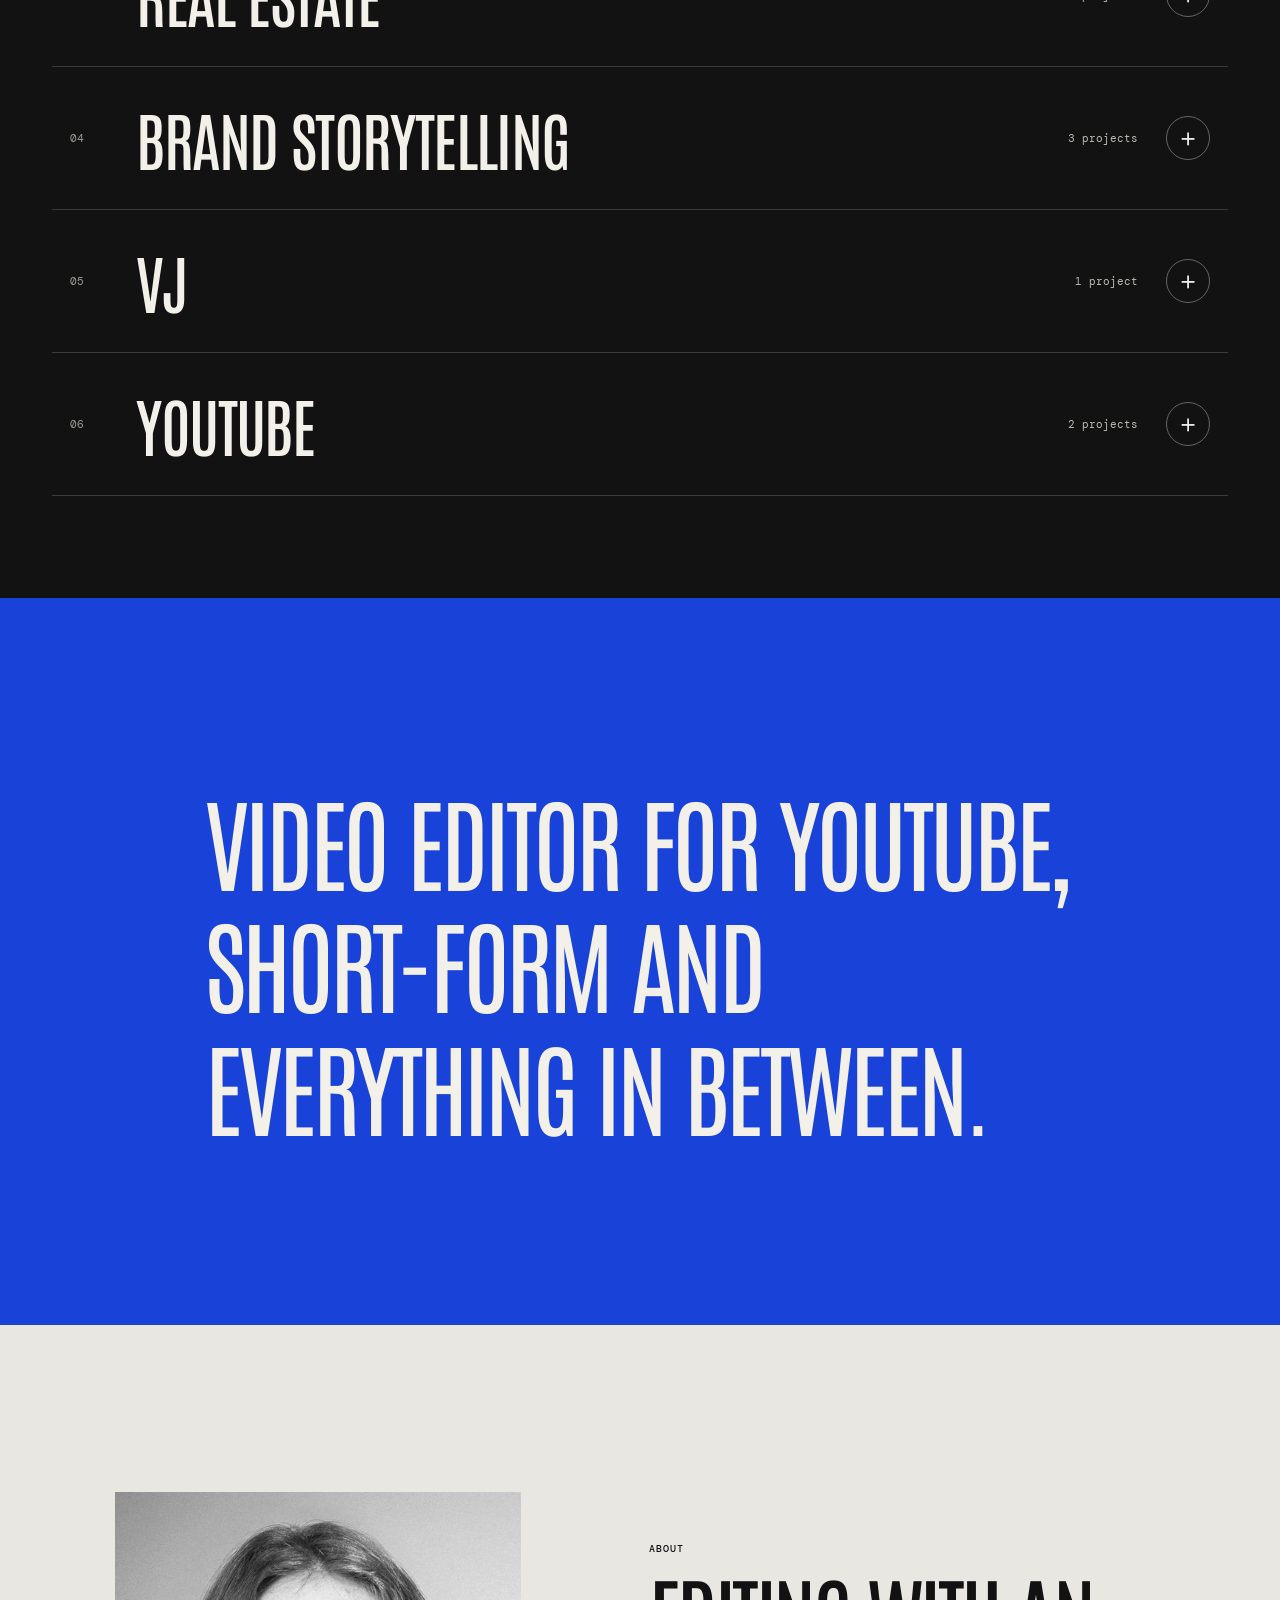
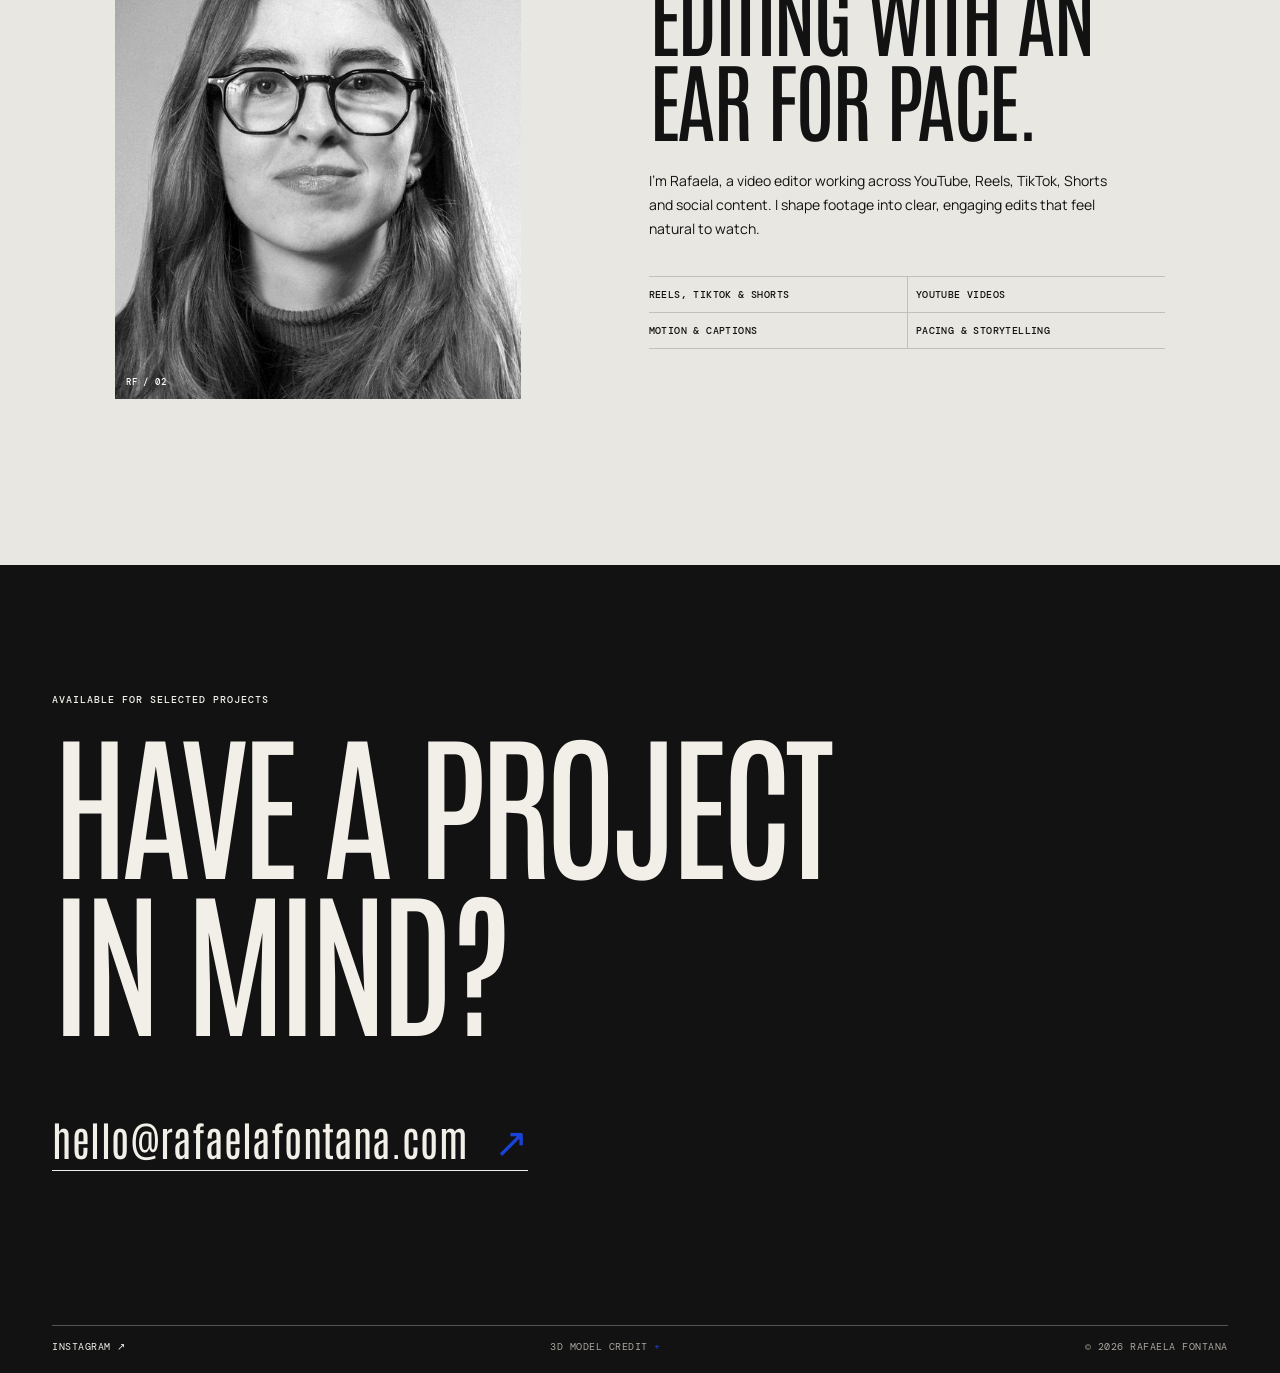
==== commit bfa8c3bd: "feat: organize portfolio by format and add VJ and YouTube projects" ====
--- a/site-rafaela/shortform/index.html
+++ b/site-rafaela/shortform/index.html
@@ -29,7 +29,7 @@
       type="image/png"
     />
     <link rel="stylesheet" href="assets/fonts/fonts.css" />
-    <link rel="stylesheet" href="styles.css?v=3" />
+    <link rel="stylesheet" href="styles.css?v=8" />
     <script type="importmap">
       { "imports": { "three": "./vendor/three.module.js" } }
     </script>
@@ -104,68 +104,7 @@
           </p>
         </div>
 
-        <div
-          class="reel"
-          data-reel
-          aria-roledescription="carousel"
-          aria-label="Selected video work"
-          data-i18n-aria="reelLabel"
-        >
-          <div
-            class="reel-viewport"
-            data-reel-viewport
-            tabindex="0"
-            aria-label="Video carousel"
-            data-i18n-aria="carouselLabel"
-          >
-            <div class="reel-track" data-reel-track></div>
-            <div class="reel-empty" data-reel-empty>
-              <span>↗</span>
-              <p data-i18n="workEmpty">
-                The selected archive is being prepared.
-              </p>
-            </div>
-          </div>
-          <div class="reel-controls">
-            <div class="reel-meta" aria-live="polite">
-              <span data-reel-count>00 / 00</span>
-              <span class="reel-line"></span>
-              <span data-reel-category>—</span>
-            </div>
-            <div class="reel-buttons">
-              <button
-                type="button"
-                class="circle-button"
-                data-reel-prev
-                aria-label="Previous project"
-                data-i18n-aria="previousProject"
-              >
-                ←
-              </button>
-              <button
-                type="button"
-                class="circle-button"
-                data-reel-next
-                aria-label="Next project"
-                data-i18n-aria="nextProject"
-              >
-                →
-              </button>
-            </div>
-          </div>
-          <div
-            class="reel-progress"
-            role="progressbar"
-            aria-label="Project progress"
-            data-i18n-aria="projectProgress"
-            aria-valuemin="0"
-            aria-valuemax="0"
-            aria-valuenow="0"
-          >
-            <span data-reel-progress></span>
-          </div>
-          <div class="reel-caption" data-reel-caption></div>
-        </div>
+        <div class="format-archive" data-format-archive></div>
       </section>
 
       <section
@@ -247,6 +186,30 @@
       </div>
     </footer>
 
-    <script type="module" src="app.js?v=2"></script>
+    <dialog
+      class="project-dialog"
+      data-project-dialog
+      aria-labelledby="project-dialog-title"
+    >
+      <div class="project-dialog-inner">
+        <button
+          class="dialog-close"
+          type="button"
+          data-dialog-close
+          aria-label="Close project"
+          data-i18n-aria="closeProject"
+        >
+          <span aria-hidden="true">×</span>
+        </button>
+        <div class="project-player" data-project-player></div>
+        <div class="project-dialog-meta">
+          <p class="eyebrow" data-project-category></p>
+          <h2 id="project-dialog-title" data-project-title></h2>
+          <p data-project-description></p>
+        </div>
+      </div>
+    </dialog>
+
+    <script type="module" src="app.js?v=8"></script>
   </body>
 </html>
--- a/site-rafaela/shortform/styles.css
+++ b/site-rafaela/shortform/styles.css
@@ -283,142 +283,7 @@
   margin: 0 0 3px;
   color: #b9b6ae;
 }
-.reel {
-  position: relative;
-}
-.reel-viewport {
-  height: min(62vw, 725px);
-  min-height: 460px;
-  position: relative;
-  cursor: grab;
-  touch-action: pan-y;
-}
-.reel-viewport:active {
-  cursor: grabbing;
-}
-.reel-track {
-  position: absolute;
-  inset: 0;
-  display: flex;
-  align-items: center;
-  justify-content: center;
-}
-.reel-slide {
-  position: absolute;
-  width: min(49vw, 620px);
-  height: 100%;
-  transition:
-    transform 0.65s cubic-bezier(0.22, 0.61, 0.36, 1),
-    opacity 0.45s;
-  transform: translateX(calc(var(--offset) * 57vw)) scale(var(--slide-scale, 1));
-  opacity: var(--slide-opacity, 1);
-  pointer-events: none;
-}
-.reel-slide.is-active {
-  pointer-events: auto;
-}
-.project-video {
-  display: block;
-  width: 100%;
-  height: calc(100% - 50px);
-  background: #252525;
-  object-fit: contain;
-  outline-offset: -5px;
-}
-.slide-info {
-  display: flex;
-  justify-content: space-between;
-  gap: 1rem;
-  padding-top: 12px;
-  font: 500 11px var(--mono);
-  letter-spacing: 0.04em;
-  text-transform: uppercase;
-}
-.slide-info p {
-  margin: 0;
-}
-.slide-info p span {
-  color: var(--blue);
-}
-.slide-info small {
-  color: #aaa69d;
-  font: 400 10px var(--mono);
-  white-space: nowrap;
-}
-.reel-controls {
-  display: flex;
-  align-items: center;
-  justify-content: space-between;
-  padding: 24px clamp(18px, 4.1vw, 70px) 0;
-}
-.reel-meta {
-  display: flex;
-  align-items: center;
-  gap: 10px;
-  font: 500 10px var(--mono);
-  letter-spacing: 0.08em;
-  text-transform: uppercase;
-}
-.reel-line {
-  display: block;
-  width: 48px;
-  height: 1px;
-  background: #575751;
-}
-.reel-buttons {
-  display: flex;
-  gap: 8px;
-}
-.circle-button {
-  display: grid;
-  place-items: center;
-  width: 41px;
-  height: 41px;
-  border: 1px solid #565650;
-  border-radius: 50%;
-  background: transparent;
-  color: #f2f0e9;
-  cursor: pointer;
-  font-size: 17px;
-  transition:
-    background 0.2s,
-    color 0.2s;
-}
-.circle-button:hover {
-  background: var(--blue);
-  border-color: var(--blue);
-}
-.circle-button:disabled {
-  opacity: 0.3;
-  cursor: not-allowed;
-}
-.reel-caption {
-  min-height: 1.4em;
-  padding: 20px clamp(18px, 4.1vw, 70px) 0;
-  color: #aaa69d;
-  font-size: 12px;
-  max-width: 600px;
-}
-.reel-empty {
-  height: 100%;
-  display: grid;
-  place-content: center;
-  text-align: center;
-  color: #aaa69d;
-}
-.reel-empty span {
-  display: block;
-  margin-bottom: 13px;
-  color: var(--blue);
-  font: 400 54px var(--display);
-  transform: rotate(45deg);
-}
-.reel-empty p {
-  margin: 0;
-  font: 400 18px var(--display);
-  text-transform: uppercase;
-  letter-spacing: 0.02em;
-}
+
 .manifesto {
   padding: clamp(84px, 14vw, 210px) clamp(18px, 16vw, 280px);
   background: var(--blue);
@@ -629,24 +494,7 @@
   .work-section {
     padding-top: 82px;
   }
-  .reel-viewport {
-    height: 122vw;
-    min-height: 425px;
-  }
-  .reel-slide {
-    width: 77vw;
-    transform: translateX(calc(var(--offset) * 83vw))
-      scale(var(--slide-scale, 1));
-  }
-  .project-video {
-    height: calc(100% - 45px);
-  }
-  .reel-controls {
-    padding: 19px 17px 0;
-  }
-  .reel-caption {
-    padding: 16px 17px 0;
-  }
+
   .manifesto {
     padding: 84px 17px;
   }
@@ -714,18 +562,7 @@
 .hero-title {
   line-height: 0.88;
 }
-.reel-progress {
-  height: 1px;
-  margin: 23px clamp(18px, 4.1vw, 70px) 0;
-  background: #393936;
-}
-.reel-progress span {
-  display: block;
-  width: var(--progress, 0%);
-  height: 100%;
-  background: var(--blue);
-  transition: width 0.5s ease;
-}
+
 @media (max-width: 700px) {
   .hero-copy {
     top: 15svh;
@@ -740,9 +577,7 @@
     inset: 42% -2% 6% 2%;
     opacity: 0.96;
   }
-  .reel-progress {
-    margin: 19px 17px 0;
-  }
+
   .manifesto {
     padding: 54px 17px;
   }
@@ -766,43 +601,12 @@
   line-height: 0.98;
 }
 
-.reel-slide {
-  width: min(37vw, 380px);
-}
-.reel-slide.is-landscape {
-  width: min(64vw, 850px);
-}
-@media (max-width: 700px) {
-  .reel-slide {
-    width: 77vw;
-  }
-  .reel-slide.is-landscape {
-    width: 86vw;
-  }
-}
-.reel-empty[hidden] {
-  display: none;
-}
 /* Keep the full picture and playback controls within a typical viewport. */
 .reel-viewport {
   height: min(74svh, 725px);
   min-height: 380px;
 }
-.reel-slide {
-  width: min(38vw, calc((74svh - 50px) * 0.5625), 380px);
-}
-.project-video {
-  background: var(--night);
-}
-@media (max-width: 700px) {
-  .reel-viewport {
-    height: min(134vw, 70svh);
-    min-height: 380px;
-  }
-  .reel-slide {
-    width: 77vw;
-  }
-}
+
 .language-toggle,
 .language-toggle.is-pt {
   color: inherit;
@@ -820,9 +624,7 @@
 .site-header.is-dark .language-toggle.is-pt .lang-pt {
   color: #f2f0e9;
 }
-.reel-buttons {
-  flex-shrink: 0;
-}
+
 @media (max-width: 700px) {
   .site-header {
     padding-top: 5px;
@@ -835,12 +637,298 @@
     display: inline-flex;
     align-items: center;
   }
-  .reel-meta {
-    flex-wrap: wrap;
-    padding-right: 12px;
-    row-gap: 6px;
-  }
-  .reel-line {
+}
+
+/* Format drawers: browse one collection at a time. */
+.format-archive {
+  margin: 0 clamp(18px, 4.1vw, 70px);
+  border-bottom: 1px solid #3b3b37;
+}
+.format-item {
+  border-top: 1px solid #3b3b37;
+  scroll-margin-top: 70px;
+}
+.format-item h3 {
+  margin: 0;
+}
+.format-toggle {
+  width: 100%;
+  display: grid;
+  grid-template-columns: 44px minmax(0, 1fr) auto;
+  align-items: center;
+  gap: 22px;
+  min-height: 142px;
+  padding: 25px 18px;
+  border: 0;
+  background: transparent;
+  color: #f2f0e9;
+  cursor: pointer;
+  text-align: left;
+  transition: background 0.25s;
+}
+.format-toggle:hover,
+.format-toggle[aria-expanded="true"] {
+  background: #1c1d20;
+}
+.format-index {
+  align-self: center;
+  color: #9e9c96;
+  font: 400 11px var(--mono);
+}
+.format-title {
+  font: 500 clamp(40px, 5vw, 76px) / 1.15 var(--display);
+  text-transform: uppercase;
+  letter-spacing: -0.025em;
+  transition: color 0.25s;
+}
+.format-toggle[aria-expanded="true"] .format-title {
+  color: #91a7ff;
+}
+.format-meta {
+  display: flex;
+  align-items: center;
+  gap: 28px;
+  font: 400 11px var(--mono);
+  white-space: nowrap;
+  color: #bdbbb3;
+}
+.format-symbol {
+  display: grid;
+  place-items: center;
+  width: 44px;
+  height: 44px;
+  border: 1px solid #66665e;
+  border-radius: 50%;
+  font: 300 28px/1 var(--body);
+  color: #f2f0e9;
+}
+.format-toggle[aria-expanded="true"] .format-symbol {
+  border-color: var(--blue);
+  background: var(--blue);
+}
+.format-panel {
+  padding: 12px 18px 36px;
+}
+.format-panel[hidden] {
+  display: none;
+}
+.format-gallery {
+  list-style: none;
+  display: grid;
+  grid-template-columns: repeat(3, minmax(0, 1fr));
+  gap: 22px;
+  padding: 0;
+  margin: 0;
+}
+.format-gallery.is-portrait {
+  grid-template-columns: repeat(auto-fit, minmax(170px, 1fr));
+}
+.format-gallery li {
+  min-width: 0;
+}
+.project-tile {
+  width: 100%;
+  display: block;
+  padding: 0;
+  border: 0;
+  background: none;
+  color: inherit;
+  cursor: pointer;
+  text-align: left;
+}
+.tile-image {
+  display: block;
+  width: 100%;
+  aspect-ratio: 16/9;
+  overflow: hidden;
+  background: #080809;
+  border: 1px solid #333430;
+}
+.tile-image img {
+  width: 100%;
+  height: 100%;
+  object-fit: contain;
+  display: block;
+  transition: opacity 0.2s;
+}
+.is-portrait .tile-image {
+  aspect-ratio: 9/16;
+}
+.project-tile:hover .tile-image img {
+  opacity: 0.8;
+}
+.tile-caption {
+  display: grid;
+  grid-template-columns: auto 1fr auto;
+  align-items: start;
+  gap: 10px;
+  padding-top: 13px;
+  font: 400 10px/1.6 var(--mono);
+  letter-spacing: 0.03em;
+  text-transform: uppercase;
+}
+.tile-caption > span {
+  color: #8e8f89;
+}
+.tile-caption strong {
+  font-weight: 400;
+}
+.tile-caption i {
+  font-style: normal;
+  color: #91a7ff;
+  font-size: 16px;
+  line-height: 1;
+}
+.format-empty {
+  margin: 0;
+  padding: 15px 0 12px;
+  color: #b8b6af;
+  font-size: 13px;
+}
+.manifesto p {
+  line-height: 1.2;
+}
+
+/* Player opens only after choosing a project. */
+body.project-open {
+  overflow: hidden;
+}
+.project-dialog {
+  position: fixed;
+  padding: 0;
+  width: min(1050px, 94vw);
+  max-width: 94vw;
+  max-height: 94svh;
+  border: 1px solid #45453f;
+  color: #f2f0e9;
+  background: #121212;
+  overflow: auto;
+}
+.project-dialog::backdrop {
+  background: rgba(0, 0, 0, 0.88);
+}
+.project-dialog-inner {
+  padding: 52px 20px 22px;
+  position: relative;
+}
+.dialog-close {
+  position: absolute;
+  top: 6px;
+  right: 9px;
+  display: grid;
+  place-items: center;
+  width: 40px;
+  height: 40px;
+  background: none;
+  border: 0;
+  color: inherit;
+  cursor: pointer;
+  font: 300 32px/1 var(--body);
+}
+.project-player {
+  display: grid;
+  place-items: center;
+  background: #000;
+}
+.project-player video {
+  display: block;
+  width: 100%;
+  max-height: 70svh;
+  object-fit: contain;
+}
+.project-player iframe {
+  width: 100%;
+  aspect-ratio: 16/9;
+  display: block;
+  border: 0;
+}
+.project-dialog.is-portrait {
+  width: min(480px, 94vw);
+}
+.project-dialog.is-portrait video {
+  height: 65svh;
+}
+.project-dialog-meta {
+  padding-top: 18px;
+}
+.project-dialog-meta .eyebrow {
+  color: #a3aff0;
+  margin-bottom: 9px;
+}
+.project-dialog-meta h2 {
+  margin: 0;
+  font: 400 clamp(23px, 3vw, 36px) / 1.2 var(--display);
+  text-transform: uppercase;
+  letter-spacing: -0.01em;
+}
+.project-dialog-meta > p:last-child {
+  font-size: 13px;
+  line-height: 1.5;
+  color: #bebcb5;
+  margin: 10px 0 0;
+}
+.project-dialog-meta > [hidden] {
+  display: none;
+}
+@media (max-width: 700px) {
+  .format-toggle {
+    grid-template-columns: 22px minmax(0, 1fr) auto;
+    gap: 10px;
+    min-height: 110px;
+    padding: 23px 0;
+  }
+  .format-title {
+    font-size: clamp(30px, 7vw, 44px);
+    line-height: 1.18;
+    overflow-wrap: break-word;
+  }
+  .format-meta {
+    flex-direction: column-reverse;
+    gap: 9px;
+    font-size: 9px;
+  }
+  .format-symbol {
+    width: 36px;
+    height: 36px;
+    font-size: 25px;
+  }
+  .format-panel {
+    padding: 5px 0 28px;
+  }
+  .format-gallery,
+  .format-gallery.is-portrait {
+    grid-template-columns: repeat(2, minmax(0, 1fr));
+    gap: 24px 13px;
+  }
+  .format-gallery:not(.is-portrait) {
+    grid-template-columns: 1fr;
+  }
+  .format-gallery:not(.is-portrait) .project-tile {
+    max-width: 100%;
+  }
+  .tile-caption {
+    gap: 6px;
+    font-size: 9px;
+    line-height: 1.6;
+  }
+  .tile-caption i {
     display: none;
   }
-}
+  .project-dialog-inner {
+    padding: 50px 12px 18px;
+  }
+  .project-dialog-meta h2 {
+    font-size: 24px;
+  }
+  .manifesto p {
+    line-height: 1.2;
+  }
+}
+.youtube-link {
+  margin: 12px 16px;
+  font: 400 12px/1.5 var(--body);
+  color: #c5ceff;
+  text-decoration: underline;
+  text-underline-offset: 3px;
+}
+.project-player iframe { background-position:center; background-size:contain; background-repeat:no-repeat; }
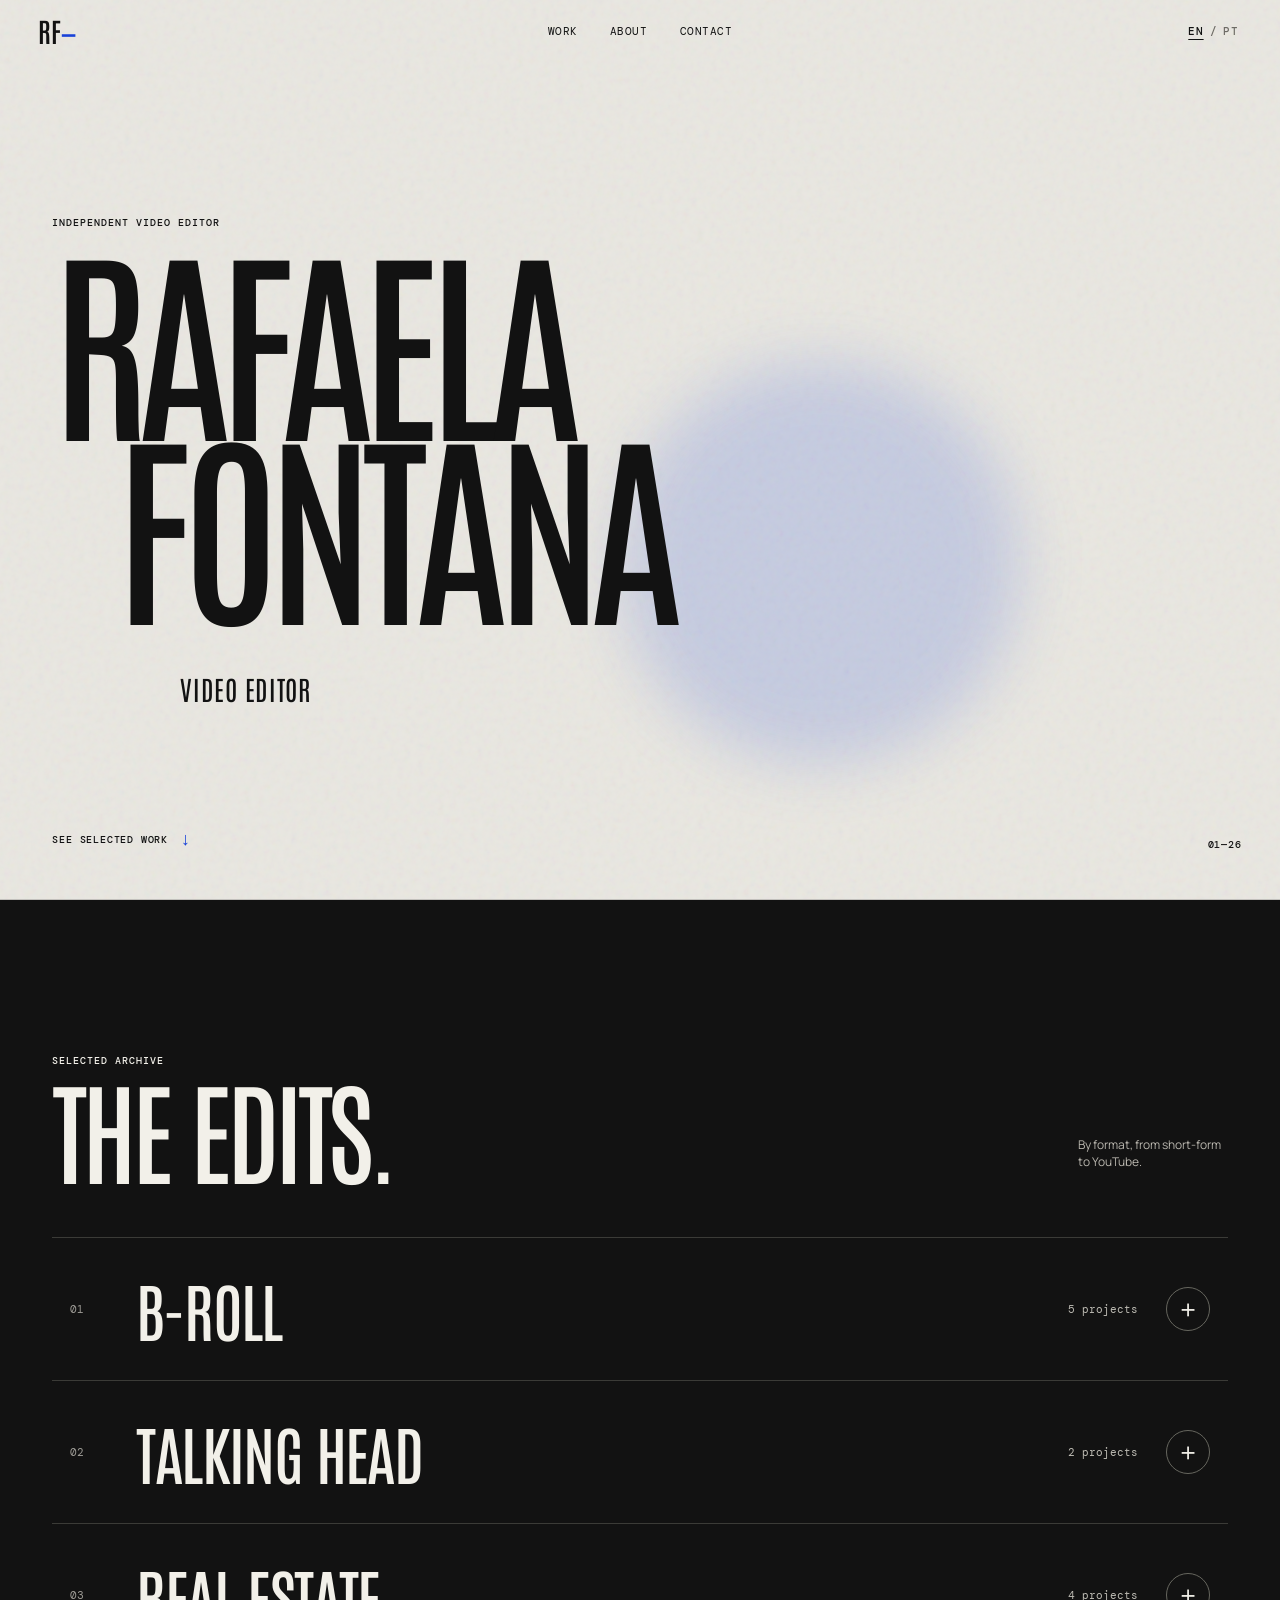
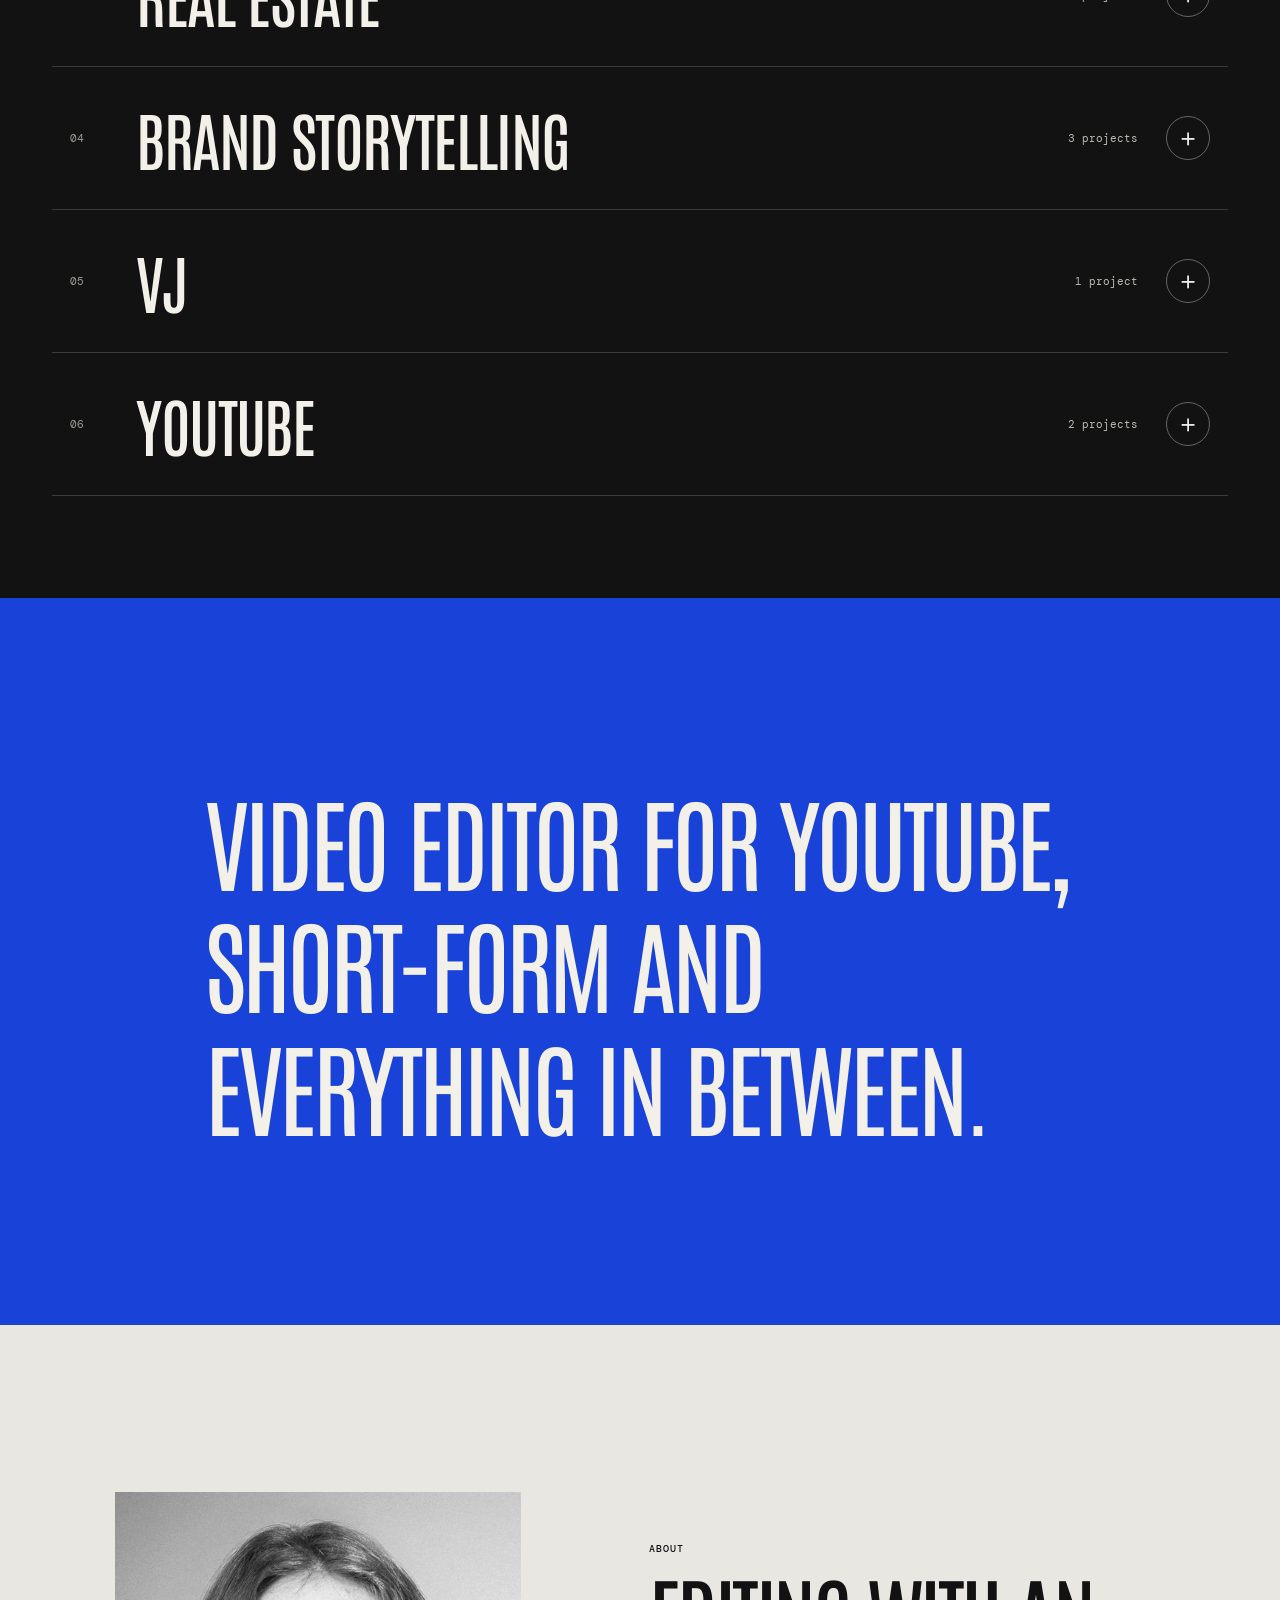
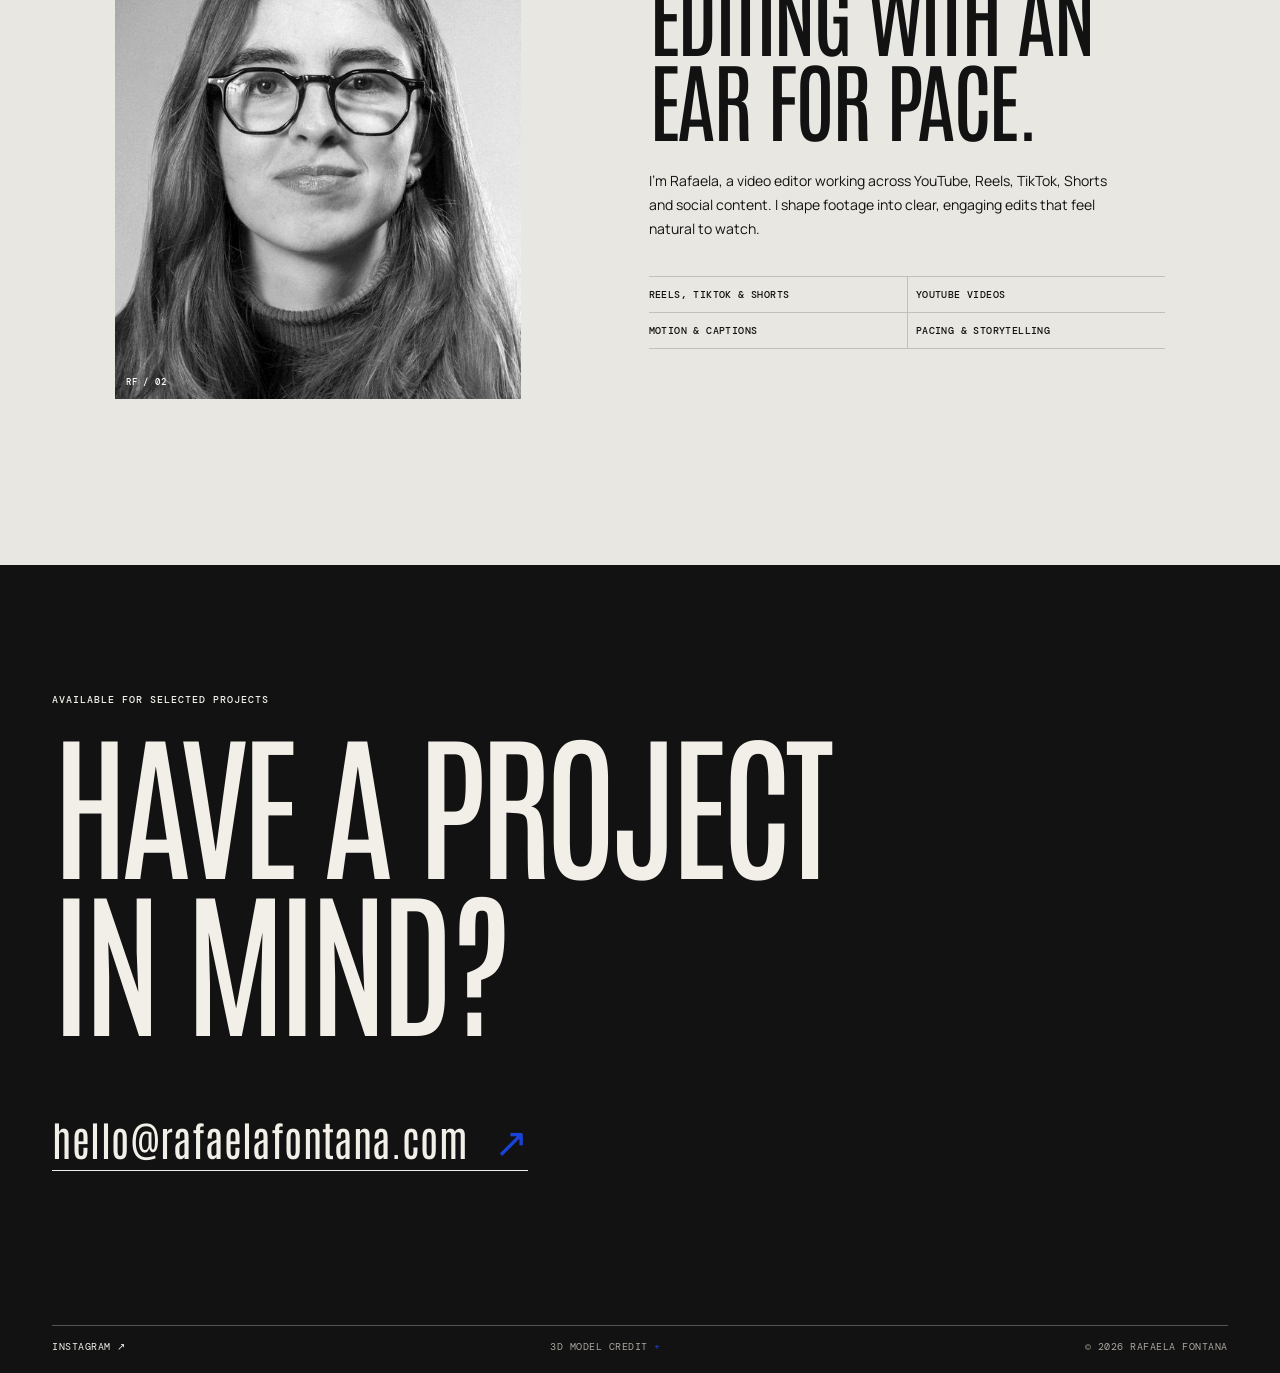
==== commit f526e975: "feat(shortform): remove placeholder PC on load, animate format tabs, standard tile size" ====
--- a/site-rafaela/shortform/index.html
+++ b/site-rafaela/shortform/index.html
@@ -29,7 +29,7 @@
       type="image/png"
     />
     <link rel="stylesheet" href="assets/fonts/fonts.css" />
-    <link rel="stylesheet" href="styles.css?v=8" />
+    <link rel="stylesheet" href="styles.css?v=9" />
     <script type="importmap">
       { "imports": { "three": "./vendor/three.module.js" } }
     </script>
@@ -210,6 +210,6 @@
       </div>
     </dialog>
 
-    <script type="module" src="app.js?v=8"></script>
+    <script type="module" src="app.js?v=9"></script>
   </body>
 </html>
--- a/site-rafaela/shortform/styles.css
+++ b/site-rafaela/shortform/styles.css
@@ -180,6 +180,11 @@
   height: 100%;
   position: relative;
   z-index: 2;
+  opacity: 0;
+  transition: opacity 0.9s ease;
+}
+.model-ready canvas {
+  opacity: 1;
 }
 .computer-fallback {
   position: absolute;
@@ -193,7 +198,12 @@
   transform: translate(-50%, -50%) rotate(-9deg);
   box-shadow: 1.1rem 2rem 0 rgba(17, 17, 17, 0.13);
   z-index: 1;
+  opacity: 0;
+  pointer-events: none;
   transition: opacity 0.3s;
+}
+.model-failed .computer-fallback {
+  opacity: 1;
 }
 .computer-fallback span {
   position: absolute;
@@ -720,9 +730,6 @@
   padding: 0;
   margin: 0;
 }
-.format-gallery.is-portrait {
-  grid-template-columns: repeat(auto-fit, minmax(170px, 1fr));
-}
 .format-gallery li {
   min-width: 0;
 }
@@ -737,6 +744,8 @@
   text-align: left;
 }
 .tile-image {
+  position: relative;
+  isolation: isolate;
   display: block;
   width: 100%;
   aspect-ratio: 16/9;
@@ -744,15 +753,21 @@
   background: #080809;
   border: 1px solid #333430;
 }
+/* vídeo vertical dentro do quadro padrão: o próprio poster, borrado, preenche as laterais */
+.tile-image::before {
+  content: "";
+  position: absolute;
+  inset: -14%;
+  z-index: -1;
+  background: var(--poster) center / cover no-repeat;
+  filter: blur(24px) brightness(0.5);
+}
 .tile-image img {
   width: 100%;
   height: 100%;
   object-fit: contain;
   display: block;
   transition: opacity 0.2s;
-}
-.is-portrait .tile-image {
-  aspect-ratio: 9/16;
 }
 .project-tile:hover .tile-image img {
   opacity: 0.8;
@@ -895,16 +910,9 @@
   .format-panel {
     padding: 5px 0 28px;
   }
-  .format-gallery,
-  .format-gallery.is-portrait {
+  .format-gallery {
     grid-template-columns: repeat(2, minmax(0, 1fr));
     gap: 24px 13px;
-  }
-  .format-gallery:not(.is-portrait) {
-    grid-template-columns: 1fr;
-  }
-  .format-gallery:not(.is-portrait) .project-tile {
-    max-width: 100%;
   }
   .tile-caption {
     gap: 6px;
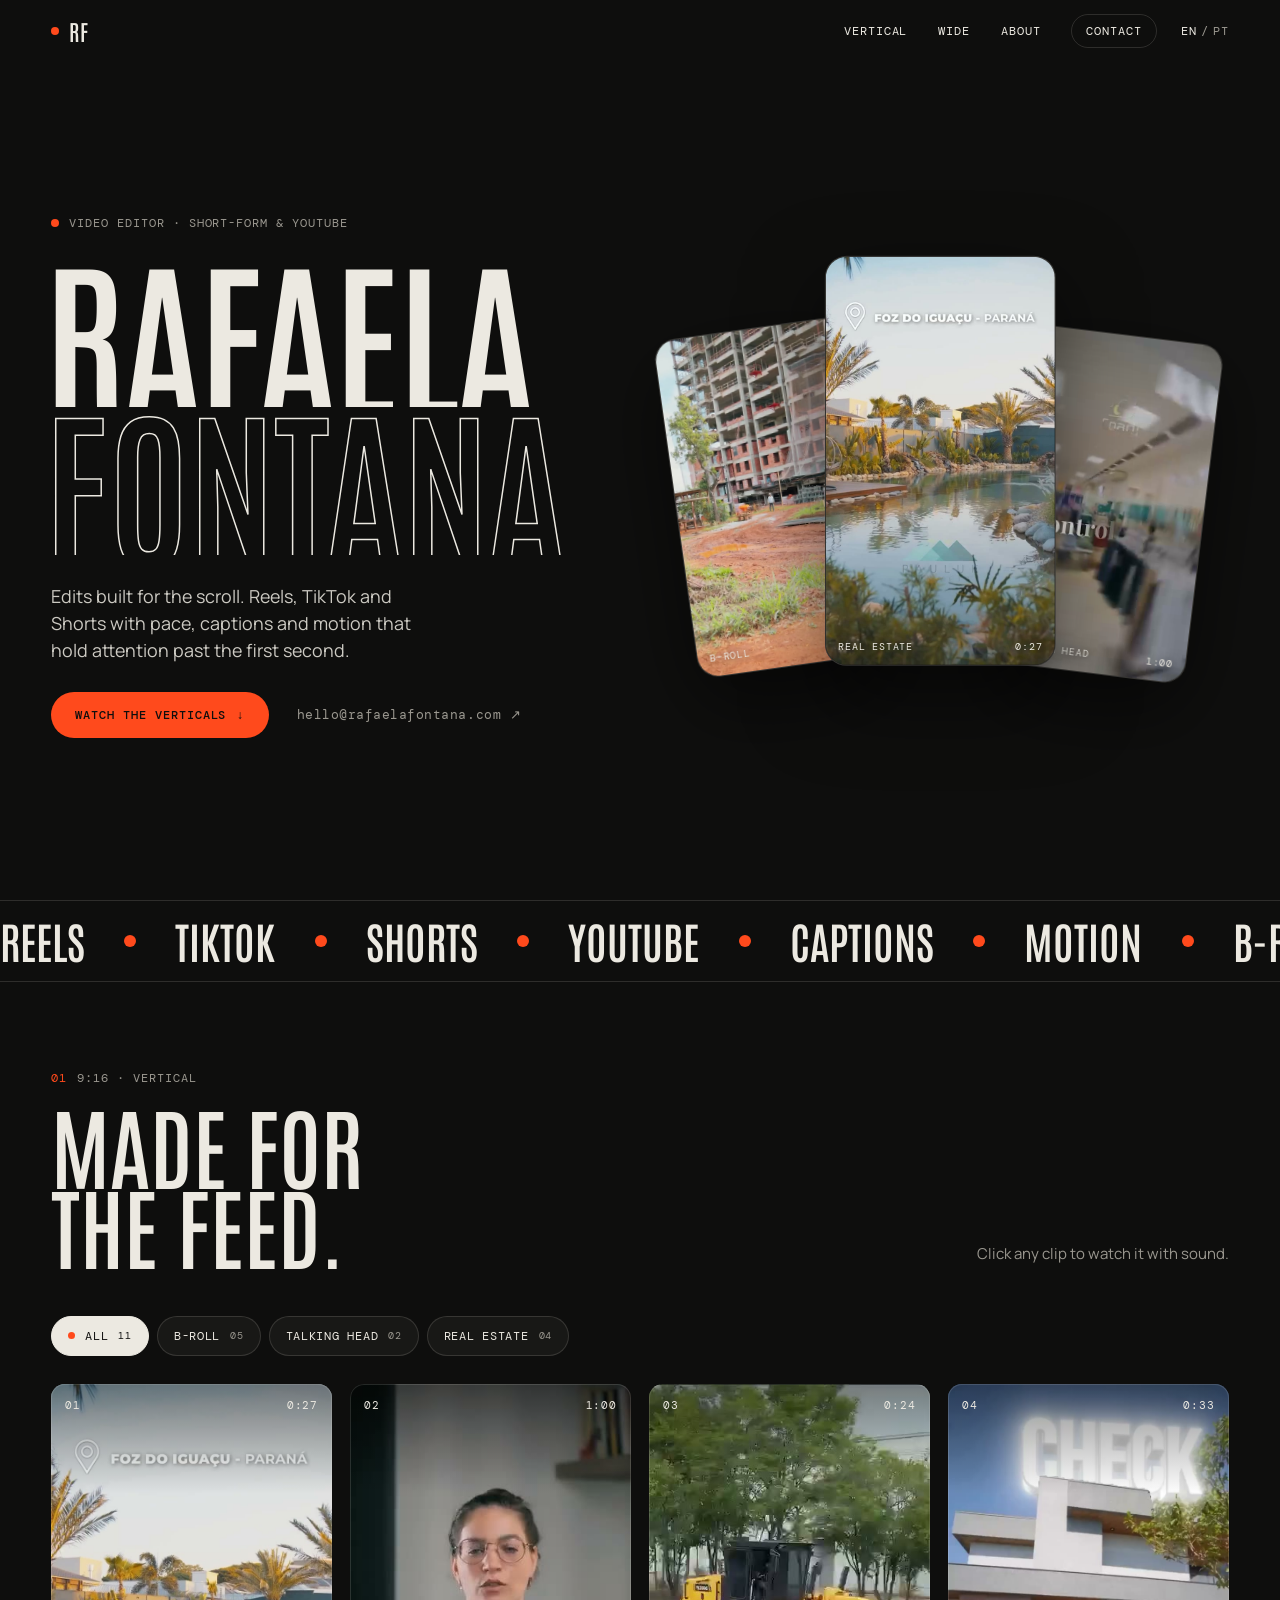
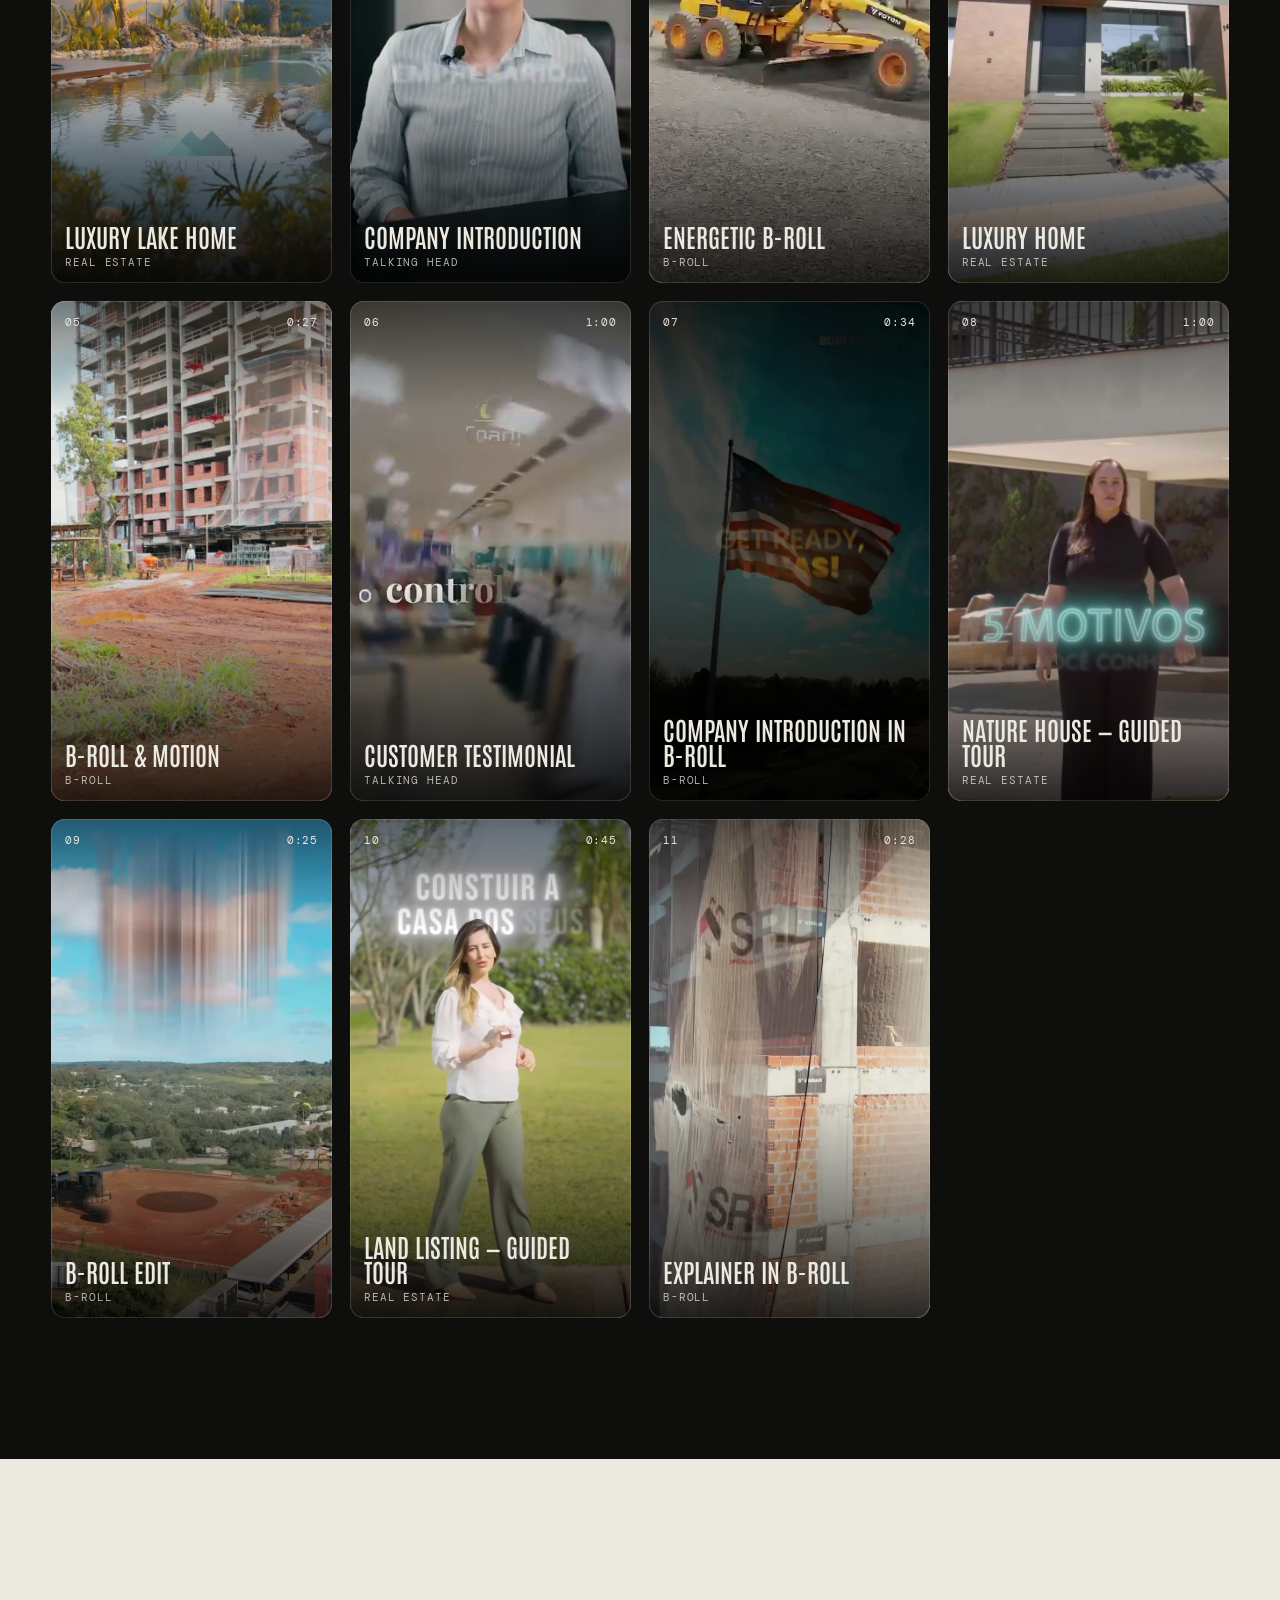
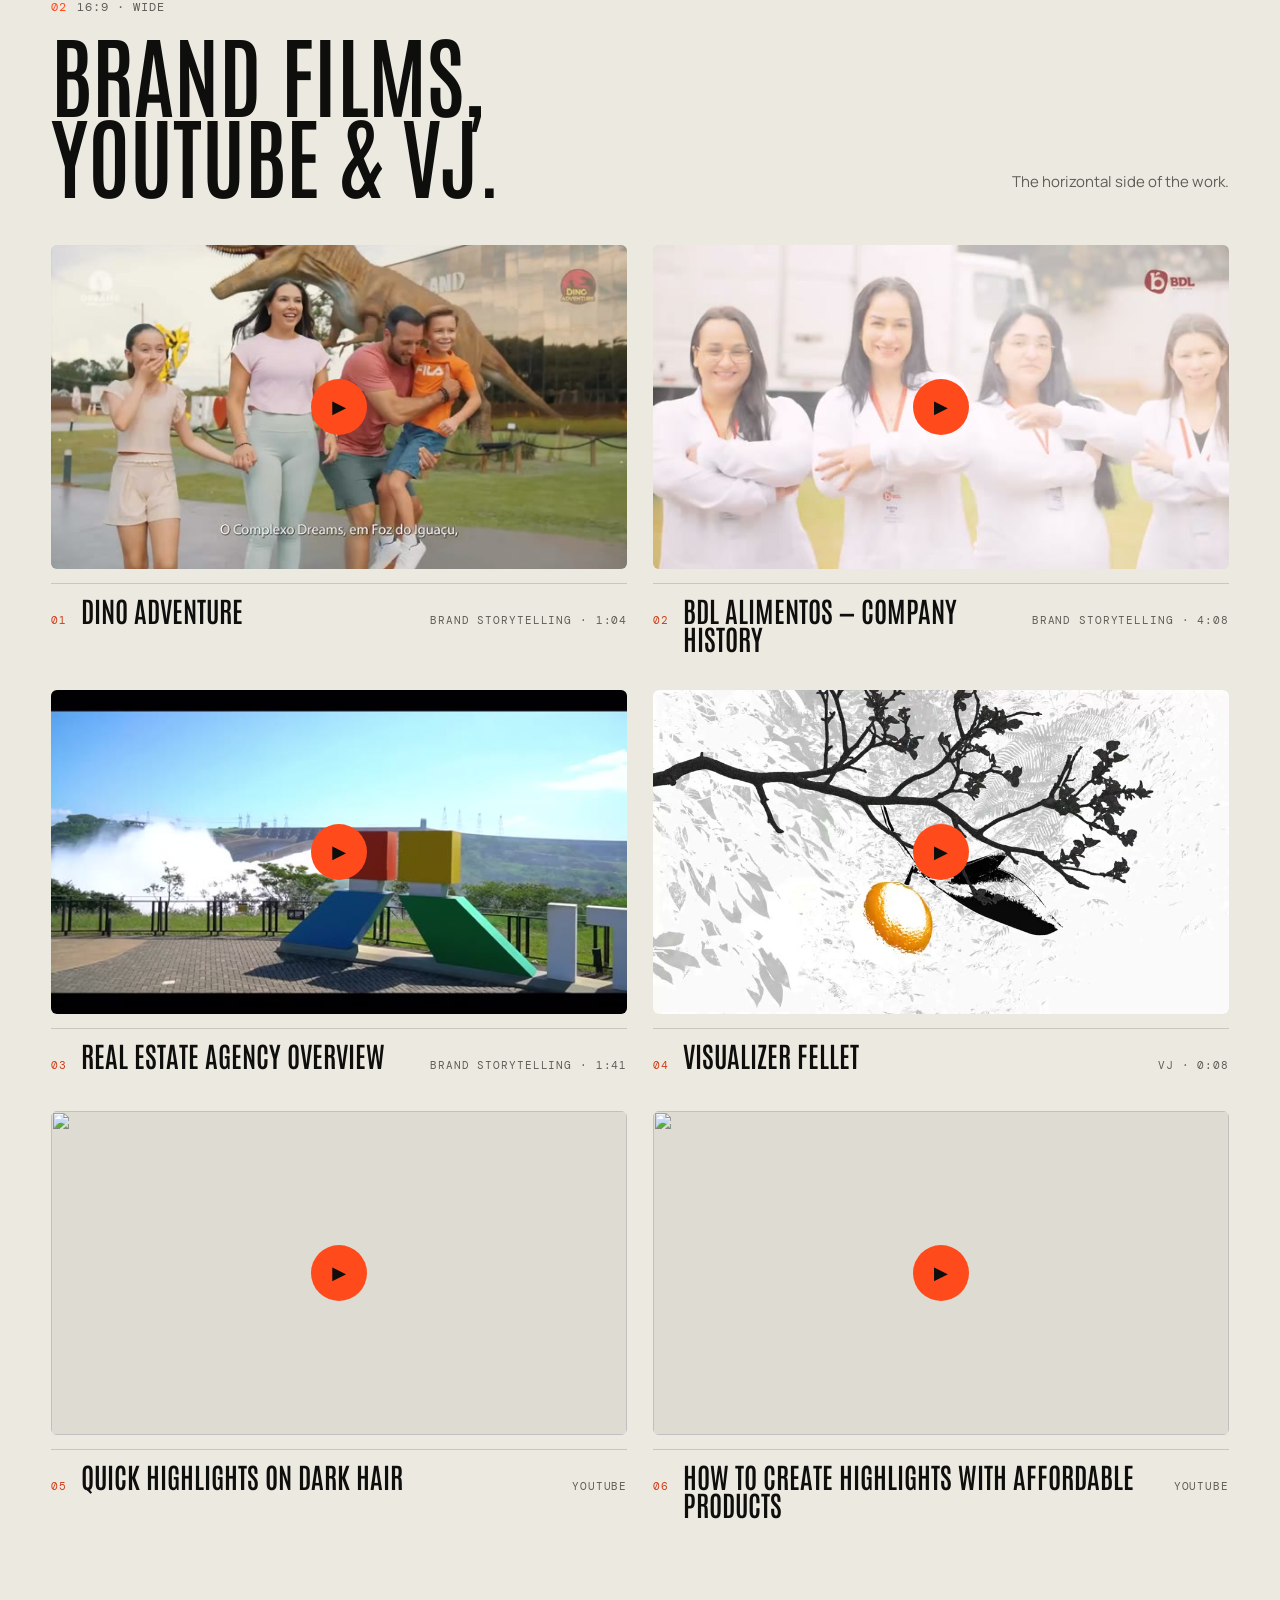
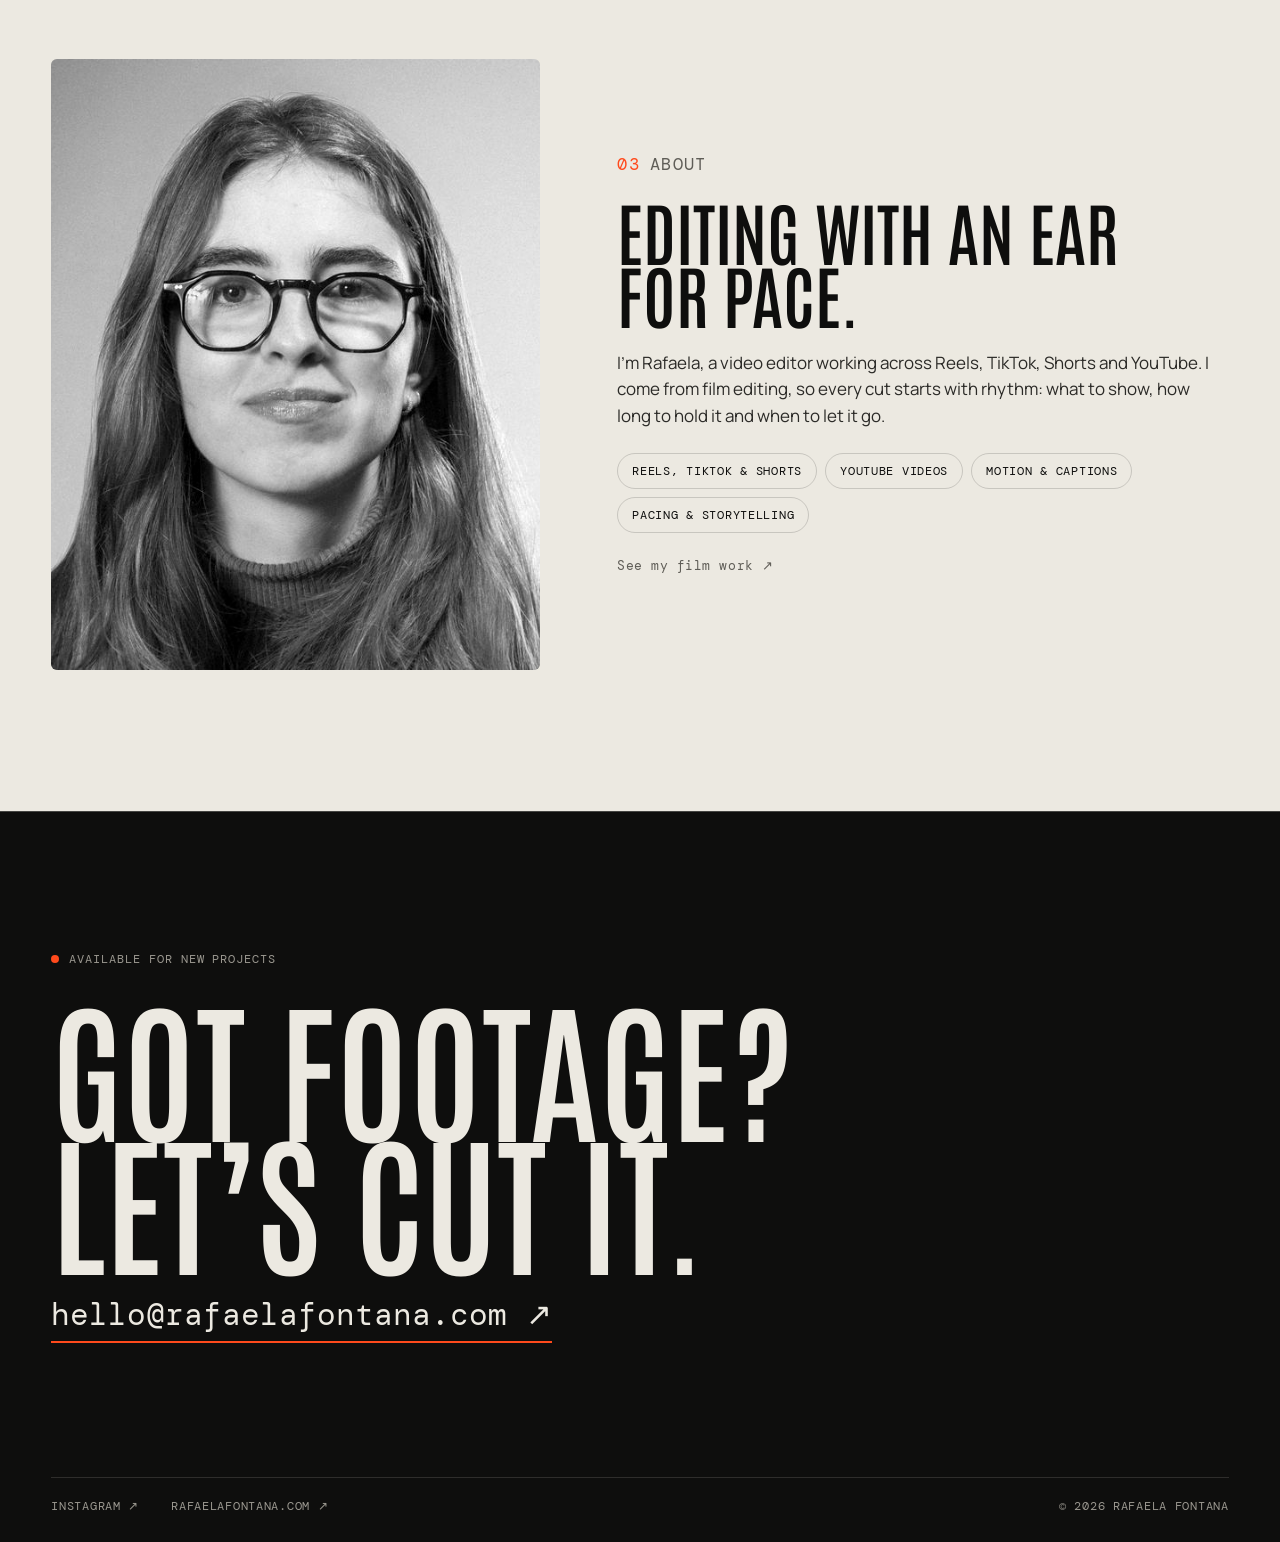
==== commit d3f5e965: "Shortform: redesign com foco nos videos verticais Pagina escura com celulares no hero, grid 9:16 com" ====
--- a/site-rafaela/shortform/index.html
+++ b/site-rafaela/shortform/index.html
@@ -2,214 +2,134 @@
 <html lang="en">
   <head>
     <meta charset="utf-8" />
-    <meta name="viewport" content="width=device-width, initial-scale=1" />
-    <meta name="theme-color" content="#e9e7e1" />
-    <meta
-      name="description"
-      content="Rafaela Fontana — video editor for YouTube and short-form content."
-    />
+    <meta name="viewport" content="width=device-width, initial-scale=1, viewport-fit=cover" />
+    <meta name="theme-color" content="#0e0e0d" />
+    <meta name="description" content="Rafaela Fontana, video editor for Reels, TikTok, Shorts and YouTube." />
     <link rel="canonical" href="https://rafaelafontana.com/shortform/" />
-    <meta property="og:title" content="Rafaela Fontana — Video Editor" />
-    <meta
-      property="og:description"
-      content="Video editor for YouTube, short-form and everything in between."
-    />
+    <meta property="og:title" content="Rafaela Fontana · Video Editor" />
+    <meta property="og:description" content="Short-form edits built for the scroll. Reels, TikTok, Shorts and YouTube." />
     <meta property="og:url" content="https://rafaelafontana.com/shortform/" />
-    <meta
-      property="og:image"
-      content="https://rafaelafontana.com/assets/retrato-rafaela.jpg"
-    />
+    <meta property="og:image" content="https://rafaelafontana.com/assets/retrato-rafaela.jpg" />
     <meta property="og:site_name" content="Rafaela Fontana" />
     <meta name="twitter:card" content="summary_large_image" />
-    <title>Rafaela Fontana — Video Editor</title>
-    <link
-      rel="icon"
-      href="../assets/favicon-32.png"
-      sizes="32x32"
-      type="image/png"
-    />
+    <title>Rafaela Fontana · Video Editor</title>
+    <link rel="icon" href="../assets/favicon-32.png" sizes="32x32" type="image/png" />
+    <link rel="preload" href="assets/fonts/antonio-latin.woff2" as="font" type="font/woff2" crossorigin />
     <link rel="stylesheet" href="assets/fonts/fonts.css" />
-    <link rel="stylesheet" href="styles.css?v=9" />
-    <script type="importmap">
-      { "imports": { "three": "./vendor/three.module.js" } }
-    </script>
+    <link rel="stylesheet" href="styles.css?v=10" />
   </head>
   <body>
-    <a class="skip-link" href="#work" data-i18n="skip">Skip to work</a>
+    <a class="skip-link" href="#verticals" data-i18n="skip">Skip to work</a>
 
     <header class="site-header" data-header>
-      <a
-        class="wordmark"
-        href="#top"
-        aria-label="Rafaela Fontana, top"
-        data-i18n-aria="homeLabel"
-        >RF<span>—</span></a
-      >
+      <a class="wordmark" href="#top" data-i18n-aria="homeLabel" aria-label="Rafaela Fontana, top">
+        <i class="rec-dot" aria-hidden="true"></i>RF
+      </a>
       <nav aria-label="Primary navigation" data-i18n-aria="primaryNav">
-        <a href="#work" data-i18n="navWork">Work</a>
+        <a href="#verticals" data-i18n="navVertical">Vertical</a>
+        <a href="#wide" data-i18n="navWide">Wide</a>
         <a href="#about" data-i18n="navAbout">About</a>
-        <a href="#contact" data-i18n="navContact">Contact</a>
+        <a href="#contact" class="nav-cta" data-i18n="navContact">Contact</a>
       </nav>
-      <button
-        class="language-toggle"
-        type="button"
-        data-language-toggle
-        aria-label="Switch to Portuguese"
-      >
-        <span class="lang-en">EN</span><span aria-hidden="true">/</span
-        ><span class="lang-pt">PT</span>
+      <button class="language-toggle" type="button" data-language-toggle aria-label="Switch to Portuguese">
+        <span class="lang-en">EN</span><span aria-hidden="true">/</span><span class="lang-pt">PT</span>
       </button>
     </header>
 
     <main>
       <section class="hero" id="top" aria-labelledby="hero-title">
-        <div class="hero-grain" aria-hidden="true"></div>
         <div class="hero-copy">
-          <p class="eyebrow" data-i18n="heroEyebrow">
-            Independent video editor
+          <p class="label hero-label"><i class="rec-dot is-live" aria-hidden="true"></i><span data-i18n="heroEyebrow">Video editor · Short-form &amp; YouTube</span></p>
+          <h1 id="hero-title" class="hero-title">
+            <span class="line"><span>Rafaela</span></span>
+            <span class="line"><span>Fontana</span></span>
+          </h1>
+          <p class="hero-lede" data-i18n="heroLede">
+            Edits built for the scroll. Reels, TikTok and Shorts with pace, captions and motion that hold attention past the first second.
           </p>
-          <h1 id="hero-title" class="hero-title" aria-label="Rafaela Fontana">
-            <span>Rafaela</span><span>Fontana</span>
-          </h1>
-          <p class="hero-role" data-i18n="heroRole">Video editor</p>
-        </div>
-        <div
-          class="computer-stage"
-          aria-label="Interactive 3D retro computer"
-          data-i18n-aria="computerLabel"
-        >
-          <canvas id="computer-canvas"></canvas>
-          <div class="computer-fallback" aria-hidden="true">
-            <span>RF</span><i></i><b></b>
+          <div class="hero-actions">
+            <a class="button" href="#verticals" data-i18n="heroCta">Watch the verticals</a>
+            <a class="quiet-link" href="mailto:hello@rafaelafontana.com">hello@rafaelafontana.com <span aria-hidden="true">↗</span></a>
           </div>
         </div>
-        <a
-          href="#work"
-          class="hero-scroll"
-          aria-label="Scroll to work"
-          data-i18n-aria="scrollLabel"
-          ><span data-i18n="scroll">See selected work</span><i>↓</i></a
-        >
-        <p class="hero-index" aria-hidden="true">01—26</p>
+        <div class="hero-phones" data-hero-phones aria-label="Featured vertical edits" data-i18n-aria="heroPhones"></div>
       </section>
 
-      <section class="work-section" id="work" aria-labelledby="work-title">
-        <div class="section-heading work-heading">
+      <div class="marquee" aria-hidden="true">
+        <div class="marquee-track" data-marquee></div>
+      </div>
+
+      <section class="verticals" id="verticals" aria-labelledby="verticals-title">
+        <div class="section-head">
           <div>
-            <p class="eyebrow" data-i18n="workEyebrow">Selected archive</p>
-            <h2 id="work-title" data-i18n="workTitle">The edits.</h2>
+            <p class="label"><span class="label-index">01</span><span data-i18n="verticalEyebrow">9:16 · Vertical</span></p>
+            <h2 id="verticals-title" data-i18n="verticalTitle">Made for<br />the feed.</h2>
           </div>
-          <p class="section-note" data-i18n="workNote">
-            Short-form, YouTube, and social.
-          </p>
+          <p class="section-note" data-i18n="verticalNote">Tap any clip to watch it with sound.</p>
         </div>
-
-        <div class="format-archive" data-format-archive></div>
+        <div class="chips" role="toolbar" aria-label="Filter by format" data-i18n-aria="filterLabel" data-chips></div>
+        <ul class="vertical-grid" data-vertical-grid></ul>
       </section>
 
-      <section
-        class="manifesto"
-        aria-label="Positioning"
-        data-i18n-aria="positioning"
-      >
-        <p data-i18n="manifesto">
-          Video editor for YouTube, short-form and everything in between.
-        </p>
+      <section class="wide" id="wide" aria-labelledby="wide-title">
+        <div class="section-head">
+          <div>
+            <p class="label"><span class="label-index">02</span><span data-i18n="wideEyebrow">16:9 · Wide</span></p>
+            <h2 id="wide-title" data-i18n="wideTitle">Brand films,<br />YouTube &amp; VJ.</h2>
+          </div>
+          <p class="section-note" data-i18n="wideNote">The horizontal side of the work.</p>
+        </div>
+        <ul class="wide-grid" data-wide-grid></ul>
       </section>
 
-      <section class="about-section" id="about" aria-labelledby="about-title">
-        <div class="about-image-wrap">
-          <img
-            src="../assets/retrato-rafaela.jpg"
-            alt="Rafaela Fontana"
-            loading="lazy"
-          />
+      <section class="about" id="about" aria-labelledby="about-title">
+        <div class="about-image">
+          <img src="../assets/retrato-rafaela.jpg" alt="Rafaela Fontana" loading="lazy" decoding="async" />
         </div>
         <div class="about-content">
-          <p class="eyebrow" data-i18n="aboutEyebrow">About</p>
-          <h2 id="about-title" data-i18n="aboutTitle">
-            Editing with an ear for pace.
-          </h2>
+          <p class="label"><span class="label-index">03</span><span data-i18n="aboutEyebrow">About</span></p>
+          <h2 id="about-title" data-i18n="aboutTitle">Editing with an ear for pace.</h2>
           <p data-i18n="aboutCopy">
-            I’m Rafaela, a video editor working across YouTube, short-form and
-            social content. I shape footage into clear, engaging edits that feel
-            natural to watch.
+            I’m Rafaela, a video editor working across Reels, TikTok, Shorts and YouTube. I come from film editing, so every cut starts with rhythm: what to show, how long to hold it and when to let it go.
           </p>
-          <div
-            class="services"
-            aria-label="Services"
-            data-i18n-aria="servicesLabel"
-          >
-            <span data-i18n="service1">Reels, TikTok &amp; Shorts</span>
-            <span data-i18n="service2">YouTube videos</span>
-            <span data-i18n="service3">Motion &amp; captions</span>
-            <span data-i18n="service4">Pacing &amp; storytelling</span>
-          </div>
+          <ul class="services" aria-label="Services" data-i18n-aria="servicesLabel">
+            <li data-i18n="service1">Reels, TikTok &amp; Shorts</li>
+            <li data-i18n="service2">YouTube videos</li>
+            <li data-i18n="service3">Motion &amp; captions</li>
+            <li data-i18n="service4">Pacing &amp; storytelling</li>
+          </ul>
+          <a class="quiet-link dark" href="../" data-i18n="cinemaLink">See my film work ↗</a>
         </div>
       </section>
     </main>
 
     <footer class="contact" id="contact">
-      <p class="eyebrow" data-i18n="contactEyebrow">
-        Available for selected projects
-      </p>
-      <h2 data-i18n="contactTitle">Have a project<br />in mind?</h2>
-      <a class="contact-email" href="mailto:hello@rafaelafontana.com"
-        >hello@rafaelafontana.com <span>↗</span></a
-      >
+      <p class="label"><i class="rec-dot is-live" aria-hidden="true"></i><span data-i18n="contactEyebrow">Available for new projects</span></p>
+      <h2 data-i18n="contactTitle">Got footage?<br />Let’s cut it.</h2>
+      <a class="contact-email" href="mailto:hello@rafaelafontana.com">hello@rafaelafontana.com <span aria-hidden="true">↗</span></a>
       <div class="footer-bottom">
-        <a
-          href="https://www.instagram.com/rafaela.fontn/"
-          target="_blank"
-          rel="noopener"
-          >Instagram ↗</a
-        >
-        <details class="model-credit">
-          <summary data-i18n="modelCredit">3D model credit</summary>
-          <p data-i18n="modelCreditText">
-            “PS1 Style Retro Computer Station – Low Poly” by
-            <a
-              href="https://sketchfab.com/alexself"
-              target="_blank"
-              rel="noopener"
-              >alexself</a
-            >, licensed under
-            <a
-              href="https://creativecommons.org/licenses/by/4.0/"
-              target="_blank"
-              rel="noopener"
-              >CC BY 4.0</a
-            >.
-          </p>
-        </details>
+        <a href="https://www.instagram.com/rafaela.fontn/" target="_blank" rel="noopener">Instagram ↗</a>
+        <a href="../">rafaelafontana.com ↗</a>
         <span>© <span data-year></span> Rafaela Fontana</span>
       </div>
     </footer>
 
-    <dialog
-      class="project-dialog"
-      data-project-dialog
-      aria-labelledby="project-dialog-title"
-    >
-      <div class="project-dialog-inner">
-        <button
-          class="dialog-close"
-          type="button"
-          data-dialog-close
-          aria-label="Close project"
-          data-i18n-aria="closeProject"
-        >
-          <span aria-hidden="true">×</span>
-        </button>
-        <div class="project-player" data-project-player></div>
-        <div class="project-dialog-meta">
-          <p class="eyebrow" data-project-category></p>
-          <h2 id="project-dialog-title" data-project-title></h2>
-          <p data-project-description></p>
+    <dialog class="player" data-player aria-labelledby="player-title">
+      <div class="player-inner">
+        <div class="player-top">
+          <p class="label" data-player-counter></p>
+          <button class="icon-button" type="button" data-player-close data-i18n-aria="closeProject" aria-label="Close">×</button>
+        </div>
+        <button class="nav-button prev" type="button" data-player-prev data-i18n-aria="prev" aria-label="Previous">←</button>
+        <div class="player-media" data-player-media></div>
+        <button class="nav-button next" type="button" data-player-next data-i18n-aria="next" aria-label="Next">→</button>
+        <div class="player-meta">
+          <p class="label" data-player-category></p>
+          <h2 id="player-title" data-player-title></h2>
         </div>
       </div>
     </dialog>
 
-    <script type="module" src="app.js?v=9"></script>
+    <script type="module" src="app.js?v=10"></script>
   </body>
 </html>
--- a/site-rafaela/shortform/styles.css
+++ b/site-rafaela/shortform/styles.css
@@ -1,29 +1,41 @@
+/* Tokens: see DESIGN.md */
 :root {
-  --paper: #e9e7e1;
-  --paper-dark: #dcdad2;
-  --ink: #121212;
-  --muted: #6d6b65;
-  --blue: #1942d8;
-  --night: #121212;
-  --line: rgba(18, 18, 18, 0.18);
-  --display: "Antonio", Impact, sans-serif;
-  --body: "Manrope", Arial, sans-serif;
-  --mono: "DM Mono", monospace;
-}
-* {
+  --ink: #0e0e0d;
+  --ink-2: #181816;
+  --paper: #ece9e1;
+  --paper-2: #dedbd2;
+  --mute: #9a978f;
+  --mute-light: #5f5d57;
+  --rec: #ff4a1c;
+  --line: rgba(236, 233, 225, 0.14);
+  --line-light: rgba(14, 14, 13, 0.16);
+  --display: "Antonio", Impact, "Arial Narrow", sans-serif;
+  --body: "Manrope", system-ui, Arial, sans-serif;
+  --mono: "DM Mono", ui-monospace, monospace;
+  --gutter: clamp(16px, 4vw, 56px);
+  --section: clamp(72px, 11vw, 160px);
+  --ease: cubic-bezier(0.22, 0.61, 0.36, 1);
+}
+*,
+*::before,
+*::after {
   box-sizing: border-box;
 }
 html {
+  background: var(--ink);
   scroll-behavior: smooth;
-  background: var(--paper);
+  -webkit-text-size-adjust: 100%;
 }
 body {
   margin: 0;
-  color: var(--ink);
-  background: var(--paper);
-  font-family: var(--body);
-  font-size: 14px;
+  background: var(--ink);
+  color: var(--paper);
+  font: 400 16px/1.55 var(--body);
   overflow-x: hidden;
+  -webkit-font-smoothing: antialiased;
+}
+body.player-open {
+  overflow: hidden;
 }
 a {
   color: inherit;
@@ -31,912 +43,977 @@
 }
 button {
   font: inherit;
-}
-button:focus-visible,
-a:focus-visible,
-video:focus-visible {
-  outline: 2px solid var(--blue);
+  color: inherit;
+  background: none;
+  border: 0;
+  padding: 0;
+  cursor: pointer;
+}
+img,
+video {
+  display: block;
+  max-width: 100%;
+}
+ul {
+  list-style: none;
+  margin: 0;
+  padding: 0;
+}
+h1,
+h2,
+p {
+  margin: 0;
+}
+:focus-visible {
+  outline: 2px solid var(--rec);
   outline-offset: 4px;
 }
 .skip-link {
   position: fixed;
-  z-index: 999;
+  z-index: 100;
   left: 1rem;
   top: -4rem;
-  background: var(--blue);
-  color: #fff;
+  background: var(--rec);
+  color: var(--ink);
   padding: 0.75rem 1rem;
+  font: 500 12px var(--mono);
+  text-transform: uppercase;
 }
 .skip-link:focus {
   top: 1rem;
 }
+
+/* labels */
+.label {
+  display: flex;
+  align-items: center;
+  gap: 10px;
+  font: 400 12px/1.2 var(--mono);
+  letter-spacing: 0.08em;
+  text-transform: uppercase;
+  color: var(--mute);
+}
+.label-index {
+  color: var(--rec);
+}
+.rec-dot {
+  display: inline-block;
+  width: 8px;
+  height: 8px;
+  border-radius: 50%;
+  background: var(--rec);
+  flex: none;
+}
+.rec-dot.is-live {
+  animation: rec 1.6s steps(1) infinite;
+}
+@keyframes rec {
+  50% {
+    opacity: 0.2;
+  }
+}
+
+/* header */
 .site-header {
   position: fixed;
-  z-index: 20;
+  z-index: 30;
   inset: 0 0 auto;
-  display: grid;
-  grid-template-columns: 1fr auto 1fr;
-  align-items: center;
-  padding: 17px clamp(18px, 3vw, 52px);
-  mix-blend-mode: normal;
-  transition: background 0.3s;
+  display: flex;
+  align-items: center;
+  gap: 24px;
+  padding: 14px var(--gutter);
+  padding-top: max(14px, env(safe-area-inset-top));
+  transition: background 0.3s, border-color 0.3s;
+  border-bottom: 1px solid transparent;
+}
+.site-header.is-scrolled {
+  background: var(--ink);
+  border-color: var(--line);
+}
+.wordmark {
+  display: flex;
+  align-items: center;
+  gap: 10px;
+  font: 600 22px/1 var(--display);
+  letter-spacing: 0.02em;
+  margin-right: auto;
 }
 .site-header nav {
   display: flex;
-  gap: clamp(16px, 2.5vw, 35px);
-  font-family: var(--mono);
-  font-size: 11px;
-  text-transform: uppercase;
-  letter-spacing: 0.05em;
+  gap: clamp(14px, 2.4vw, 32px);
+  align-items: center;
+  font: 400 12px var(--mono);
+  text-transform: uppercase;
+  letter-spacing: 0.08em;
 }
 .site-header nav a {
+  padding: 6px 0;
+  transition: color 0.2s;
+}
+.site-header nav a:hover {
+  color: var(--rec);
+}
+.site-header nav .nav-cta {
+  padding: 8px 14px;
+  border: 1px solid var(--line);
+  border-radius: 999px;
+}
+.site-header nav .nav-cta:hover {
+  background: var(--rec);
+  border-color: var(--rec);
+  color: var(--ink);
+}
+.language-toggle {
+  font: 400 12px var(--mono);
+  letter-spacing: 0.08em;
+  display: flex;
+  gap: 4px;
+  color: var(--mute);
+  padding: 8px 0;
+}
+.language-toggle .lang-en,
+.language-toggle.is-pt .lang-pt {
+  color: var(--paper);
+}
+.language-toggle.is-pt .lang-en {
+  color: var(--mute);
+}
+
+/* buttons */
+.button {
+  display: inline-flex;
+  align-items: center;
+  gap: 10px;
+  padding: 15px 24px;
+  border-radius: 999px;
+  background: var(--rec);
+  color: var(--ink);
+  font: 500 12px var(--mono);
+  letter-spacing: 0.08em;
+  text-transform: uppercase;
+  transition: transform 0.25s var(--ease), background 0.2s;
+}
+.button::after {
+  content: "↓";
+}
+.button:hover {
+  transform: translateY(-2px);
+  background: var(--paper);
+}
+.quiet-link {
+  font: 400 13px var(--mono);
+  letter-spacing: 0.04em;
+  color: var(--mute);
+  border-bottom: 1px solid transparent;
+  transition: color 0.2s, border-color 0.2s;
+}
+.quiet-link:hover {
+  color: var(--paper);
+  border-color: var(--rec);
+}
+.quiet-link.dark {
+  color: var(--mute-light);
+}
+.quiet-link.dark:hover {
+  color: var(--ink);
+}
+
+/* hero */
+.hero {
+  min-height: 100svh;
+  display: grid;
+  grid-template-columns: minmax(0, 1fr) minmax(0, 1.05fr);
+  align-items: center;
+  gap: clamp(24px, 4vw, 64px);
+  padding: clamp(110px, 14vh, 150px) var(--gutter) clamp(48px, 8vh, 96px);
+  max-width: 1600px;
+  margin: 0 auto;
   position: relative;
 }
-.site-header nav a::after {
-  content: "";
-  position: absolute;
-  bottom: -4px;
-  left: 0;
-  width: 0;
-  height: 1px;
-  background: currentColor;
-  transition: width 0.25s;
-}
-.site-header nav a:hover::after {
-  width: 100%;
-}
-.wordmark {
-  font-family: var(--display);
-  font-size: 27px;
-  font-weight: 600;
-  line-height: 1;
-}
-.wordmark span {
-  color: var(--blue);
-}
-.language-toggle {
-  justify-self: end;
-  border: 0;
-  background: none;
-  cursor: pointer;
-  font: 500 11px var(--mono);
-  letter-spacing: 0.06em;
-  padding: 4px 0;
-}
-.language-toggle span {
-  color: var(--muted);
-  padding: 0 3px;
-}
-.language-toggle.is-pt {
-  color: var(--blue);
-}
-.hero {
-  position: relative;
-  height: 100svh;
-  min-height: 630px;
-  overflow: hidden;
-  border-bottom: 1px solid var(--line);
-}
-.hero-grain {
-  pointer-events: none;
-  position: absolute;
-  z-index: 3;
-  inset: 0;
-  opacity: 0.11;
-  background-image: url("data:image/svg+xml,%3Csvg viewBox='0 0 180 180' xmlns='http://www.w3.org/2000/svg'%3E%3Cfilter id='n'%3E%3CfeTurbulence type='fractalNoise' baseFrequency='.75' numOctaves='3' stitchTiles='stitch'/%3E%3C/filter%3E%3Crect width='100%25' height='100%25' filter='url(%23n)' opacity='.72'/%3E%3C/svg%3E");
-}
 .hero-copy {
-  position: absolute;
-  z-index: 4;
-  inset: 50% clamp(18px, 4.1vw, 70px) auto;
-  transform: translateY(-48%);
-  pointer-events: none;
-}
-.eyebrow {
-  margin: 0 0 14px;
-  font: 500 10px var(--mono);
-  letter-spacing: 0.1em;
-  text-transform: uppercase;
-}
-.hero-title {
-  margin: 0;
-  font: 500 clamp(92px, 16.4vw, 270px) / 0.76 var(--display);
-  letter-spacing: -0.055em;
-  text-transform: uppercase;
-}
-.hero-title span {
-  display: block;
-}
-.hero-title span + span {
-  margin-left: clamp(27px, 5vw, 85px);
-}
-.hero-role {
-  margin: clamp(26px, 5vw, 65px) 0 0 clamp(4px, 10vw, 165px);
-  font: 400 clamp(18px, 2.1vw, 32px) / 1 var(--display);
-  text-transform: uppercase;
-  letter-spacing: 0.025em;
-}
-.computer-stage {
-  position: absolute;
-  z-index: 2;
-  inset: 0 0 0 37%;
-  isolation: isolate;
-}
-.computer-stage::after {
-  content: "";
-  position: absolute;
-  left: 18%;
-  bottom: 15%;
-  width: 50%;
-  aspect-ratio: 1;
-  border-radius: 50%;
-  filter: blur(30px);
-  background: rgba(25, 66, 216, 0.17);
-  z-index: -1;
-}
-.computer-stage canvas {
-  display: block;
-  width: 100%;
-  height: 100%;
+  display: grid;
+  gap: 28px;
+  align-content: center;
   position: relative;
   z-index: 2;
-  opacity: 0;
-  transition: opacity 0.9s ease;
-}
-.model-ready canvas {
-  opacity: 1;
-}
-.computer-fallback {
+}
+.hero-title {
+  font: 600 clamp(72px, 13.5vw, 210px) / 0.84 var(--display);
+  text-transform: uppercase;
+  letter-spacing: -0.01em;
+  margin-left: -0.04em;
+}
+.hero-title .line {
+  display: block;
+  overflow: hidden;
+  padding-bottom: 0.02em;
+}
+.hero-title .line > span {
+  display: block;
+  animation: rise 1s var(--ease) both;
+}
+.hero-title .line:nth-child(2) > span {
+  animation-delay: 0.08s;
+  color: transparent;
+  -webkit-text-stroke: 1.5px var(--paper);
+}
+@keyframes rise {
+  from {
+    transform: translateY(105%);
+  }
+}
+.hero-lede {
+  max-width: 34ch;
+  font-size: clamp(17px, 1.4vw, 20px);
+  line-height: 1.5;
+  color: var(--paper);
+  opacity: 0.86;
+}
+.hero-actions {
+  display: flex;
+  flex-wrap: wrap;
+  align-items: center;
+  gap: 18px 28px;
+}
+.hero-phones {
+  position: relative;
+  height: min(78svh, 760px);
+  min-height: 440px;
+}
+.phone {
   position: absolute;
-  left: 40%;
-  top: 49%;
-  width: min(24vw, 370px);
-  aspect-ratio: 1.13;
-  background: #bcb9b0;
-  border: clamp(7px, 1vw, 13px) solid #595a58;
-  border-radius: 8% 8% 3% 3%;
-  transform: translate(-50%, -50%) rotate(-9deg);
-  box-shadow: 1.1rem 2rem 0 rgba(17, 17, 17, 0.13);
-  z-index: 1;
-  opacity: 0;
-  pointer-events: none;
-  transition: opacity 0.3s;
-}
-.model-failed .computer-fallback {
-  opacity: 1;
-}
-.computer-fallback span {
-  position: absolute;
-  inset: 14% 11% 29%;
-  display: grid;
-  place-items: center;
-  background: #2043d7;
-  color: #e9e7e1;
-  font: 500 clamp(23px, 4vw, 55px) var(--display);
-  letter-spacing: -0.04em;
-}
-.computer-fallback i {
-  position: absolute;
-  bottom: -28%;
-  left: 38%;
-  width: 30%;
-  height: 29%;
-  border: clamp(7px, 1vw, 13px) solid #595a58;
-  border-top: 0;
-}
-.computer-fallback b {
-  position: absolute;
-  bottom: -36%;
-  left: 20%;
-  width: 67%;
-  height: 14%;
-  background: #595a58;
-  border-radius: 50% 50% 5% 5%;
-}
-.model-ready .computer-fallback {
-  opacity: 0;
-}
-.hero-scroll {
-  position: absolute;
-  z-index: 5;
-  left: clamp(18px, 4.1vw, 70px);
-  bottom: clamp(20px, 4vw, 48px);
-  display: flex;
-  align-items: center;
-  gap: 12px;
-  font: 500 10px var(--mono);
-  letter-spacing: 0.08em;
-  text-transform: uppercase;
-}
-.hero-scroll i {
-  font-style: normal;
-  font-size: 18px;
-  color: var(--blue);
-  animation: arrow 1.5s ease-in-out infinite;
-}
-.hero-index {
-  position: absolute;
-  right: clamp(18px, 3vw, 50px);
-  bottom: clamp(20px, 4vw, 48px);
-  z-index: 5;
-  margin: 0;
-  font: 500 10px var(--mono);
-  letter-spacing: 0.08em;
-}
-@keyframes arrow {
-  50% {
-    transform: translateY(5px);
-  }
-}
-.work-section {
-  background: var(--night);
-  color: #f2f0e9;
-  padding: clamp(85px, 12vw, 170px) 0 clamp(62px, 8vw, 115px);
+  top: 50%;
+  left: 50%;
+  width: clamp(150px, 15vw, 250px);
+  aspect-ratio: 9 / 16;
+  border-radius: 22px;
   overflow: hidden;
-}
-.section-heading {
-  display: flex;
-  justify-content: space-between;
-  gap: 2rem;
-  align-items: flex-end;
-  padding: 0 clamp(18px, 4.1vw, 70px) clamp(36px, 5vw, 65px);
-}
-.section-heading h2 {
-  margin: 0;
-  font: 500 clamp(56px, 8.8vw, 135px) / 0.82 var(--display);
-  letter-spacing: -0.045em;
-  text-transform: uppercase;
-}
-.section-note {
-  font-size: 12px;
-  max-width: 150px;
-  margin: 0 0 3px;
-  color: #b9b6ae;
-}
-
-.manifesto {
-  padding: clamp(84px, 14vw, 210px) clamp(18px, 16vw, 280px);
-  background: var(--blue);
-  color: #f2f0e9;
-}
-.manifesto p {
-  margin: 0;
-  font: 400 clamp(48px, 8vw, 126px) / 0.88 var(--display);
-  letter-spacing: -0.04em;
-  text-transform: uppercase;
-}
-.about-section {
-  display: grid;
-  grid-template-columns: minmax(0, 0.88fr) minmax(300px, 1.12fr);
-  gap: clamp(35px, 10vw, 160px);
-  align-items: center;
-  padding: clamp(80px, 13vw, 200px) clamp(18px, 9vw, 150px);
-}
-.about-image-wrap {
-  position: relative;
-  max-width: 420px;
-  aspect-ratio: 4/5;
-  overflow: hidden;
-  background: var(--paper-dark);
-}
-.about-image-wrap::after {
-  content: "RF / 02";
-  position: absolute;
-  bottom: 11px;
-  left: 11px;
-  color: #fff;
-  font: 500 9px var(--mono);
-  letter-spacing: 0.08em;
-}
-.about-image-wrap img {
+  background: var(--ink-2);
+  border: 1px solid var(--line);
+  box-shadow: 0 30px 80px rgba(0, 0, 0, 0.55);
+  transform: translate(-50%, -50%) translate(var(--x, 0), var(--y, 0)) rotate(var(--r, 0deg));
+  transition: transform 0.6s var(--ease), border-color 0.3s;
+  animation: phone-in 1.1s var(--ease) both;
+  animation-delay: var(--d, 0s);
+}
+.phone:nth-child(1) {
+  --x: -88%;
+  --y: 6%;
+  --r: -8deg;
+  --d: 0.2s;
+}
+.phone:nth-child(2) {
+  --x: 0%;
+  --y: -4%;
+  --r: 0deg;
+  --d: 0.05s;
+  z-index: 2;
+  width: clamp(180px, 18vw, 300px);
+}
+.phone:nth-child(3) {
+  --x: 88%;
+  --y: 8%;
+  --r: 7deg;
+  --d: 0.32s;
+}
+@keyframes phone-in {
+  from {
+    opacity: 0;
+    transform: translate(-50%, -30%) rotate(0deg) scale(0.92);
+  }
+}
+.phone:hover {
+  border-color: var(--rec);
+  transform: translate(-50%, -50%) translate(var(--x), calc(var(--y) - 3%)) rotate(calc(var(--r) * 0.5));
+}
+.phone video,
+.phone img {
   width: 100%;
   height: 100%;
   object-fit: cover;
-  filter: grayscale(1) contrast(1.04);
-}
-.about-content h2 {
+}
+.phone-tag {
+  position: absolute;
+  left: 12px;
+  right: 12px;
+  bottom: 12px;
+  display: flex;
+  justify-content: space-between;
+  align-items: center;
+  font: 400 10px var(--mono);
+  letter-spacing: 0.08em;
+  text-transform: uppercase;
+  color: var(--paper);
+  text-shadow: 0 1px 8px rgba(0, 0, 0, 0.6);
+}
+
+/* marquee */
+.marquee {
+  border-block: 1px solid var(--line);
+  overflow: hidden;
+  padding: 18px 0;
+}
+.marquee-track {
+  display: flex;
+  width: max-content;
+  animation: slide 38s linear infinite;
+}
+.marquee-track span {
+  font: 600 clamp(28px, 3.4vw, 48px) / 1 var(--display);
+  text-transform: uppercase;
+  padding-right: 0.9em;
+  display: flex;
+  align-items: center;
+  gap: 0.9em;
+  white-space: nowrap;
+}
+.marquee-track span::after {
+  content: "";
+  width: 0.28em;
+  height: 0.28em;
+  border-radius: 50%;
+  background: var(--rec);
+}
+@keyframes slide {
+  to {
+    transform: translateX(-50%);
+  }
+}
+
+/* sections */
+.section-head {
+  display: flex;
+  justify-content: space-between;
+  align-items: end;
+  gap: 24px 48px;
+  flex-wrap: wrap;
+  margin-bottom: clamp(32px, 4vw, 56px);
+}
+.section-head h2 {
+  font: 600 clamp(48px, 7vw, 112px) / 0.9 var(--display);
+  text-transform: uppercase;
+  margin-top: 18px;
+}
+.section-note {
+  max-width: 28ch;
+  color: var(--mute);
+  font-size: 15px;
+}
+.verticals,
+.wide {
+  padding: var(--section) var(--gutter);
+}
+.verticals {
+  padding-top: clamp(56px, 7vw, 112px);
+}
+.verticals,
+.wide {
+  max-width: 1600px;
+  margin: 0 auto;
+}
+
+/* chips */
+.chips {
+  display: flex;
+  gap: 8px;
+  flex-wrap: wrap;
+  margin-bottom: 28px;
+}
+.chip {
+  display: inline-flex;
+  align-items: center;
+  gap: 10px;
+  padding: 11px 16px;
+  border-radius: 999px;
+  background: var(--ink-2);
+  border: 1px solid var(--line);
+  font: 400 12px var(--mono);
+  letter-spacing: 0.06em;
+  text-transform: uppercase;
+  transition: background 0.2s, color 0.2s, border-color 0.2s;
+}
+.chip sup {
+  font-size: 10px;
+  color: var(--mute);
+  vertical-align: 0;
+}
+.chip:hover {
+  border-color: var(--paper);
+}
+.chip[aria-pressed="true"] {
+  background: var(--paper);
+  color: var(--ink);
+  border-color: var(--paper);
+}
+.chip[aria-pressed="true"] sup {
+  color: var(--ink);
+}
+.chip[aria-pressed="true"]::before {
+  content: "";
+  width: 7px;
+  height: 7px;
+  border-radius: 50%;
+  background: var(--rec);
+}
+
+/* vertical grid */
+.vertical-grid {
+  display: grid;
+  grid-template-columns: repeat(4, minmax(0, 1fr));
+  gap: clamp(10px, 1.4vw, 20px);
+}
+.vertical-grid > li {
+  animation: card-in 0.6s var(--ease) both;
+  animation-delay: calc(var(--i, 0) * 45ms);
+}
+.vertical-grid > li[hidden] {
+  display: none;
+}
+@keyframes card-in {
+  from {
+    opacity: 0;
+    transform: translateY(18px);
+  }
+}
+.v-card {
+  position: relative;
+  display: block;
+  width: 100%;
+  aspect-ratio: 9 / 16;
+  border-radius: 14px;
+  overflow: hidden;
+  background: var(--ink-2);
+  text-align: left;
+  isolation: isolate;
+}
+.v-card img,
+.v-card video {
+  position: absolute;
+  inset: 0;
+  width: 100%;
+  height: 100%;
+  object-fit: cover;
+  transition: transform 0.8s var(--ease), opacity 0.4s;
+}
+.v-card video {
+  opacity: 0;
+}
+.v-card.is-playing video {
+  opacity: 1;
+}
+.v-card:hover img,
+.v-card:hover video {
+  transform: scale(1.04);
+}
+.v-card::after {
+  content: "";
+  position: absolute;
+  inset: 0;
+  z-index: 1;
+  border-radius: inherit;
+  background: linear-gradient(180deg, rgba(0, 0, 0, 0.45) 0, transparent 22%, transparent 55%, rgba(0, 0, 0, 0.82) 100%);
+  box-shadow: inset 0 0 0 1px var(--line);
+  transition: box-shadow 0.25s;
+}
+.v-card:hover::after,
+.v-card:focus-visible::after {
+  box-shadow: inset 0 0 0 2px var(--rec);
+}
+.v-top,
+.v-bottom {
+  position: absolute;
+  z-index: 2;
+  left: 14px;
+  right: 14px;
+}
+.v-top {
+  top: 14px;
+  display: flex;
+  justify-content: space-between;
+  font: 400 11px var(--mono);
+  letter-spacing: 0.08em;
+}
+.v-top .v-dur {
+  display: flex;
+  align-items: center;
+  gap: 7px;
+}
+.v-top .rec-dot {
+  opacity: 0;
+  width: 7px;
+  height: 7px;
+}
+.v-card.is-playing .v-top .rec-dot {
+  opacity: 1;
+  animation: rec 1.6s steps(1) infinite;
+}
+.v-bottom {
+  bottom: 14px;
+  display: grid;
+  gap: 6px;
+}
+.v-bottom strong {
+  font: 600 clamp(22px, 2vw, 28px) / 0.98 var(--display);
+  text-transform: uppercase;
+}
+.v-bottom span {
+  font: 400 11px var(--mono);
+  letter-spacing: 0.08em;
+  text-transform: uppercase;
+  color: rgba(236, 233, 225, 0.75);
+}
+.v-play {
+  position: absolute;
+  z-index: 2;
+  top: 50%;
+  left: 50%;
+  width: 64px;
+  height: 64px;
+  margin: -32px 0 0 -32px;
+  border-radius: 50%;
+  background: var(--rec);
+  color: var(--ink);
+  display: grid;
+  place-items: center;
+  font-size: 18px;
+  opacity: 0;
+  transform: scale(0.7);
+  transition: opacity 0.25s, transform 0.35s var(--ease);
+}
+.v-card:hover .v-play,
+.v-card:focus-visible .v-play {
+  opacity: 1;
+  transform: scale(1);
+}
+
+/* wide section, light */
+.wide,
+.about {
+  background: var(--paper);
+  color: var(--ink);
+  box-shadow: 0 0 0 100vmax var(--paper);
+  clip-path: inset(0 -100vmax);
+}
+.wide .label,
+.wide .section-note {
+  color: var(--mute-light);
+}
+.wide-grid {
+  display: grid;
+  grid-template-columns: repeat(auto-fill, minmax(min(100%, 420px), 1fr));
+  gap: clamp(28px, 3vw, 44px) clamp(14px, 2vw, 28px);
+}
+.w-card {
+  display: grid;
+  gap: 14px;
+  width: 100%;
+  text-align: left;
+}
+.w-frame {
+  position: relative;
+  aspect-ratio: 16 / 9;
+  border-radius: 6px;
+  overflow: hidden;
+  background: var(--paper-2);
+}
+.w-frame img,
+.w-frame video {
+  position: absolute;
+  inset: 0;
+  width: 100%;
+  height: 100%;
+  object-fit: cover;
+  transition: opacity 0.4s, transform 0.8s var(--ease);
+}
+.w-frame video {
+  opacity: 0;
+}
+.w-card.is-playing .w-frame video {
+  opacity: 1;
+}
+.w-card:hover .w-frame img,
+.w-card:hover .w-frame video {
+  transform: scale(1.03);
+}
+.w-frame .v-play {
+  opacity: 1;
+  transform: none;
+  width: 56px;
+  height: 56px;
+  margin: -28px 0 0 -28px;
+}
+.w-card:hover .v-play {
+  background: var(--ink);
+  color: var(--paper);
+}
+.w-caption {
+  display: grid;
+  grid-template-columns: auto 1fr auto;
+  gap: 14px;
+  align-items: baseline;
+  border-top: 1px solid var(--line-light);
+  padding-top: 12px;
+}
+.w-caption strong {
+  font: 600 clamp(22px, 2.2vw, 30px) / 1 var(--display);
+  text-transform: uppercase;
+}
+.w-caption span {
+  font: 400 11px var(--mono);
+  letter-spacing: 0.08em;
+  text-transform: uppercase;
+  color: var(--mute-light);
+}
+.w-caption .w-index {
+  color: var(--rec);
+  filter: brightness(0.82);
+}
+
+/* about */
+.about {
+  display: grid;
+  grid-template-columns: minmax(0, 0.8fr) minmax(0, 1fr);
+  gap: clamp(32px, 6vw, 96px);
+  align-items: center;
+  padding: 0 var(--gutter) var(--section);
+  max-width: 1600px;
+  margin: 0 auto;
+  color: var(--ink);
+}
+.about-image {
+  aspect-ratio: 4 / 5;
+  border-radius: 6px;
+  overflow: hidden;
+  background: var(--paper-2);
+}
+.about-image img {
+  width: 100%;
+  height: 100%;
+  object-fit: cover;
+  filter: grayscale(1) contrast(1.05);
+  transition: filter 0.6s;
+}
+.about-image:hover img {
+  filter: none;
+}
+.about-content {
+  display: grid;
+  gap: 24px;
+  max-width: 60ch;
+}
+.about .label {
+  color: var(--mute-light);
+}
+.about h2 {
+  font: 600 clamp(44px, 5.4vw, 84px) / 0.92 var(--display);
+  text-transform: uppercase;
+}
+.about-content > p {
+  font-size: 17px;
+  color: #2b2a27;
+}
+.services {
+  display: flex;
+  flex-wrap: wrap;
+  gap: 8px;
+}
+.services li {
+  padding: 9px 14px;
+  border-radius: 999px;
+  border: 1px solid var(--line-light);
+  font: 400 12px var(--mono);
+  letter-spacing: 0.06em;
+  text-transform: uppercase;
+}
+
+/* contact */
+.contact {
+  padding: var(--section) var(--gutter) 28px;
+  display: grid;
+  gap: 32px;
+  max-width: 1600px;
+  margin: 0 auto;
+}
+.contact h2 {
+  font: 600 clamp(64px, 12vw, 190px) / 0.86 var(--display);
+  text-transform: uppercase;
+}
+.contact-email {
+  justify-self: start;
+  font: 400 clamp(18px, 2.4vw, 32px) var(--mono);
+  border-bottom: 2px solid var(--rec);
+  padding-bottom: 6px;
+  word-break: break-all;
+  transition: color 0.2s;
+}
+.contact-email:hover {
+  color: var(--rec);
+}
+.footer-bottom {
+  display: flex;
+  flex-wrap: wrap;
+  gap: 12px 32px;
+  margin-top: clamp(48px, 8vw, 120px);
+  padding-top: 20px;
+  border-top: 1px solid var(--line);
+  font: 400 12px var(--mono);
+  letter-spacing: 0.06em;
+  text-transform: uppercase;
+  color: var(--mute);
+}
+.footer-bottom a:hover {
+  color: var(--paper);
+}
+.footer-bottom > span {
+  margin-left: auto;
+}
+
+/* player dialog */
+.player {
+  width: 100vw;
+  height: 100dvh;
+  max-width: none;
+  max-height: none;
   margin: 0;
-  max-width: 550px;
-  font: 400 clamp(48px, 6.8vw, 105px) / 0.86 var(--display);
-  letter-spacing: -0.04em;
-  text-transform: uppercase;
-}
-.about-content > p:not(.eyebrow) {
-  max-width: 465px;
-  margin: 30px 0 35px;
-  font-size: 14px;
-  line-height: 1.7;
-}
-.services {
-  display: grid;
-  grid-template-columns: repeat(2, minmax(0, 1fr));
-  border-top: 1px solid var(--line);
-}
-.services span {
-  padding: 11px 5px 11px 0;
-  border-bottom: 1px solid var(--line);
-  font: 500 10px var(--mono);
-  letter-spacing: 0.04em;
-  text-transform: uppercase;
-}
-.services span:nth-child(even) {
-  padding-left: 8px;
-  border-left: 1px solid var(--line);
-}
-.contact {
-  padding: clamp(65px, 10vw, 150px) clamp(18px, 4.1vw, 70px) 20px;
+  padding: 0;
+  border: 0;
   background: var(--ink);
-  color: #f1efe8;
-}
-.contact h2 {
-  margin: 0 0 clamp(35px, 6vw, 85px);
-  font: 400 clamp(68px, 12.5vw, 205px) / 0.78 var(--display);
-  letter-spacing: -0.05em;
-  text-transform: uppercase;
-}
-.contact-email {
-  display: inline-flex;
-  align-items: center;
-  gap: clamp(12px, 2vw, 27px);
-  padding-bottom: 3px;
-  border-bottom: 1px solid #eee;
-  font: 400 clamp(18px, 3.2vw, 48px) var(--display);
-  letter-spacing: 0.01em;
-  transition: color 0.2s;
-}
-.contact-email:hover {
-  color: #8fa3ff;
-}
-.contact-email span {
-  color: var(--blue);
-}
-.footer-bottom {
+  color: var(--paper);
+}
+.player::backdrop {
+  background: rgba(0, 0, 0, 0.6);
+}
+.player[open] {
+  animation: fade 0.3s ease both;
+}
+@keyframes fade {
+  from {
+    opacity: 0;
+  }
+}
+.player-inner {
+  height: 100%;
+  display: grid;
+  grid-template-columns: 1fr auto 1fr;
+  grid-template-rows: auto minmax(0, 1fr) auto;
+  gap: 16px clamp(12px, 3vw, 40px);
+  padding: max(16px, env(safe-area-inset-top)) var(--gutter) max(20px, env(safe-area-inset-bottom));
+}
+.player-top {
+  grid-column: 1 / -1;
   display: flex;
   justify-content: space-between;
-  gap: 1rem;
-  margin-top: clamp(75px, 12vw, 170px);
-  padding-top: 14px;
-  border-top: 1px solid #55534f;
-  color: #aaa69d;
-  font: 400 10px var(--mono);
-  letter-spacing: 0.05em;
-  text-transform: uppercase;
-}
-.footer-bottom a {
-  color: #f1efe8;
-}
-.model-credit {
-  position: relative;
-}
-.model-credit summary {
-  cursor: pointer;
-  list-style: none;
-}
-.model-credit summary::-webkit-details-marker {
-  display: none;
-}
-.model-credit summary::after {
-  content: " +";
-  color: var(--blue);
-}
-.model-credit[open] summary::after {
-  content: " −";
-}
-.model-credit p {
-  position: absolute;
-  right: 0;
-  bottom: 22px;
-  width: min(280px, 70vw);
-  margin: 0;
-  padding: 13px;
-  background: #292929;
-  color: #d6d3cd;
-  border: 1px solid #56534e;
-  font: 400 10px/1.55 var(--body);
-  letter-spacing: 0;
-  text-transform: none;
-}
-.model-credit p a {
-  text-decoration: underline;
-}
-@media (max-width: 700px) {
-  .site-header {
-    padding: 15px 17px;
-    grid-template-columns: 1fr auto 1fr;
-  }
-  .site-header nav {
+  align-items: center;
+}
+.icon-button {
+  width: 44px;
+  height: 44px;
+  border-radius: 50%;
+  border: 1px solid var(--line);
+  font-size: 24px;
+  line-height: 1;
+  transition: background 0.2s, color 0.2s;
+}
+.icon-button:hover {
+  background: var(--paper);
+  color: var(--ink);
+}
+.nav-button {
+  align-self: center;
+  width: 52px;
+  height: 52px;
+  border-radius: 50%;
+  border: 1px solid var(--line);
+  font-size: 18px;
+  transition: background 0.2s, color 0.2s;
+}
+.nav-button.prev {
+  justify-self: end;
+}
+.nav-button.next {
+  justify-self: start;
+}
+.nav-button:hover {
+  background: var(--rec);
+  border-color: var(--rec);
+  color: var(--ink);
+}
+.nav-button[hidden] {
+  visibility: hidden;
+  display: block;
+}
+.player-media {
+  min-height: 0;
+  display: grid;
+  place-items: center;
+}
+.player-media video,
+.player-media iframe {
+  border-radius: 14px;
+  background: #000;
+  border: 0;
+}
+.player.is-portrait .player-media video {
+  width: min(100%, calc((100dvh - 250px) * 9 / 16));
+  height: auto;
+  max-height: 100%;
+  aspect-ratio: 9 / 16;
+  object-fit: contain;
+}
+.player.is-landscape .player-inner {
+  grid-template-columns: 1fr minmax(0, 1100px) 1fr;
+}
+.player.is-landscape .player-media video,
+.player.is-landscape .player-media iframe {
+  width: 100%;
+  max-height: 100%;
+  aspect-ratio: 16 / 9;
+  height: auto;
+}
+.player-meta {
+  grid-column: 1 / -1;
+  text-align: center;
+  display: grid;
+  gap: 8px;
+  justify-items: center;
+}
+.player-meta h2 {
+  font: 600 clamp(26px, 3vw, 40px) / 1 var(--display);
+  text-transform: uppercase;
+}
+.yt-link {
+  font: 400 12px var(--mono);
+  text-transform: uppercase;
+  letter-spacing: 0.08em;
+  color: var(--mute);
+  margin-top: 12px;
+}
+.yt-link:hover {
+  color: var(--rec);
+}
+.player-media.yt {
+  align-content: center;
+  width: 100%;
+}
+
+/* responsive */
+@media (max-width: 1100px) {
+  .vertical-grid {
+    grid-template-columns: repeat(3, minmax(0, 1fr));
+  }
+}
+@media (max-width: 960px) {
+  .hero {
+    grid-template-columns: 1fr;
+    min-height: auto;
+    padding-top: 120px;
+  }
+  .hero-phones {
+    height: auto;
+    min-height: 0;
+    display: flex;
     gap: 12px;
-    font-size: 9px;
-  }
-  .wordmark {
-    font-size: 24px;
-  }
-  .language-toggle {
-    font-size: 9px;
-  }
-  .hero {
-    min-height: 580px;
-  }
-  .hero-copy {
-    inset: 47% 17px auto;
-    transform: translateY(-50%);
-  }
-  .hero-title {
-    font-size: clamp(83px, 23.5vw, 142px);
-    line-height: 0.77;
-  }
-  .hero-title span + span {
-    margin-left: 16px;
-  }
-  .hero-role {
-    margin: 31px 0 0 4px;
-    font-size: 22px;
-  }
-  .computer-stage {
-    inset: 25% -13% 1% 16%;
-    opacity: 0.96;
-  }
-  .computer-fallback {
-    left: 48%;
-    top: 54%;
-    width: 55vw;
-  }
-  .hero-scroll {
-    left: 17px;
-    bottom: 21px;
-    font-size: 9px;
-  }
-  .hero-index {
-    right: 17px;
-    bottom: 21px;
-  }
-  .section-heading {
-    align-items: start;
-    flex-direction: column;
-    padding: 0 17px 28px;
-  }
-  .section-heading h2 {
-    font-size: 65px;
-  }
-  .section-note {
-    max-width: 220px;
-  }
-  .work-section {
-    padding-top: 82px;
-  }
-
-  .manifesto {
-    padding: 84px 17px;
-  }
-  .manifesto p {
-    font-size: 58px;
-  }
-  .about-section {
+    margin: 8px calc(var(--gutter) * -1) 0;
+    padding: 12px var(--gutter) 24px;
+    overflow-x: auto;
+    scroll-snap-type: x mandatory;
+    scrollbar-width: none;
+  }
+  .hero-phones::-webkit-scrollbar {
+    display: none;
+  }
+  .phone,
+  .phone:nth-child(2) {
+    position: relative;
+    top: auto;
+    left: auto;
+    flex: 0 0 min(62vw, 280px);
+    width: auto;
+    transform: none;
+    scroll-snap-align: center;
+    animation-name: phone-in-m;
+  }
+  .phone:hover {
+    transform: none;
+  }
+  @keyframes phone-in-m {
+    from {
+      opacity: 0;
+      transform: translateY(24px);
+    }
+  }
+  .about {
     grid-template-columns: 1fr;
-    gap: 45px;
-    padding: 82px 17px;
-  }
-  .about-image-wrap {
-    width: 70%;
-    max-width: 340px;
-  }
-  .about-content h2 {
-    font-size: 61px;
-  }
-  .about-content > p:not(.eyebrow) {
-    margin: 27px 0 30px;
-    line-height: 1.65;
-  }
-  .services {
-    font-size: 9px;
-  }
-  .contact {
-    padding: 66px 17px 19px;
-  }
-  .contact h2 {
-    font-size: 76px;
-  }
-  .contact-email {
-    font-size: 22px;
-  }
-  .footer-bottom {
-    margin-top: 75px;
-    font-size: 9px;
-    align-items: end;
-    line-height: 1.5;
-  }
-  .footer-bottom span {
-    text-align: right;
-  }
-}
-.site-header {
-  color: var(--ink);
-  transition:
-    background 0.3s,
-    color 0.3s,
-    border-color 0.3s;
-}
-.site-header.is-scrolled {
-  background: rgba(233, 231, 225, 0.91);
-  backdrop-filter: blur(10px);
-  border-bottom: 1px solid rgba(18, 18, 18, 0.13);
-}
-.site-header.is-dark {
-  background: rgba(18, 18, 18, 0.9);
-  border-color: rgba(255, 255, 255, 0.16);
-  color: #f2f0e9;
-}
-.language-toggle {
-  color: inherit;
-}
-.hero-title {
-  line-height: 0.88;
-}
-
-@media (max-width: 700px) {
-  .hero-copy {
-    top: 15svh;
-    inset-inline: 17px;
-    transform: none;
-  }
-  .hero-title {
-    font-size: clamp(83px, 23.5vw, 142px);
-    line-height: 0.95;
-  }
-  .computer-stage {
-    inset: 42% -2% 6% 2%;
-    opacity: 0.96;
-  }
-
-  .manifesto {
-    padding: 54px 17px;
-  }
-  .manifesto p {
-    font-size: 42px;
+  }
+  .about-image {
+    max-width: 480px;
+  }
+}
+@media (max-width: 640px) {
+  .site-header nav a:not(.nav-cta) {
+    display: none;
+  }
+  .vertical-grid {
+    grid-template-columns: repeat(2, minmax(0, 1fr));
+  }
+  .v-top,
+  .v-bottom {
+    left: 10px;
+    right: 10px;
+  }
+  .v-top {
+    top: 10px;
+  }
+  .v-bottom {
+    bottom: 10px;
+  }
+  .v-bottom strong {
+    font-size: 19px;
+  }
+  .chips {
+    flex-wrap: nowrap;
+    overflow-x: auto;
+    margin-inline: calc(var(--gutter) * -1);
+    padding-inline: var(--gutter);
+    scrollbar-width: none;
+  }
+  .chip {
+    flex: none;
+  }
+  .player-inner {
+    grid-template-columns: 1fr 1fr;
+    grid-template-rows: auto minmax(0, 1fr) auto auto;
+  }
+  .player-media {
+    grid-column: 1 / -1;
+    grid-row: 2;
+  }
+  .nav-button {
+    grid-row: 4;
+  }
+  .nav-button.prev {
+    justify-self: start;
+  }
+  .nav-button.next {
+    justify-self: end;
+  }
+  .player-meta {
+    grid-row: 3;
+  }
+  .player.is-landscape .player-inner {
+    grid-template-columns: 1fr 1fr;
+  }
+  .footer-bottom > span {
+    margin-left: 0;
   }
 }
 @media (prefers-reduced-motion: reduce) {
   *,
   *::before,
   *::after {
-    scroll-behavior: auto !important;
     animation-duration: 0.01ms !important;
     animation-iteration-count: 1 !important;
     transition-duration: 0.01ms !important;
-  }
-}
-/* Keep naturally wrapped display headings legible in both languages. */
-.about-content h2,
-.contact h2 {
-  line-height: 0.98;
-}
-
-/* Keep the full picture and playback controls within a typical viewport. */
-.reel-viewport {
-  height: min(74svh, 725px);
-  min-height: 380px;
-}
-
-.language-toggle,
-.language-toggle.is-pt {
-  color: inherit;
-}
-.language-toggle:not(.is-pt) .lang-en,
-.language-toggle.is-pt .lang-pt {
-  color: inherit;
-  text-decoration: underline;
-  text-underline-offset: 4px;
-}
-.site-header.is-dark .language-toggle span {
-  color: #a6a6a0;
-}
-.site-header.is-dark .language-toggle:not(.is-pt) .lang-en,
-.site-header.is-dark .language-toggle.is-pt .lang-pt {
-  color: #f2f0e9;
-}
-
-@media (max-width: 700px) {
-  .site-header {
-    padding-top: 5px;
-    padding-bottom: 5px;
-  }
-  .site-header nav a,
-  .language-toggle,
-  .wordmark {
-    min-height: 44px;
-    display: inline-flex;
-    align-items: center;
-  }
-}
-
-/* Format drawers: browse one collection at a time. */
-.format-archive {
-  margin: 0 clamp(18px, 4.1vw, 70px);
-  border-bottom: 1px solid #3b3b37;
-}
-.format-item {
-  border-top: 1px solid #3b3b37;
-  scroll-margin-top: 70px;
-}
-.format-item h3 {
-  margin: 0;
-}
-.format-toggle {
-  width: 100%;
-  display: grid;
-  grid-template-columns: 44px minmax(0, 1fr) auto;
-  align-items: center;
-  gap: 22px;
-  min-height: 142px;
-  padding: 25px 18px;
-  border: 0;
-  background: transparent;
-  color: #f2f0e9;
-  cursor: pointer;
-  text-align: left;
-  transition: background 0.25s;
-}
-.format-toggle:hover,
-.format-toggle[aria-expanded="true"] {
-  background: #1c1d20;
-}
-.format-index {
-  align-self: center;
-  color: #9e9c96;
-  font: 400 11px var(--mono);
-}
-.format-title {
-  font: 500 clamp(40px, 5vw, 76px) / 1.15 var(--display);
-  text-transform: uppercase;
-  letter-spacing: -0.025em;
-  transition: color 0.25s;
-}
-.format-toggle[aria-expanded="true"] .format-title {
-  color: #91a7ff;
-}
-.format-meta {
-  display: flex;
-  align-items: center;
-  gap: 28px;
-  font: 400 11px var(--mono);
-  white-space: nowrap;
-  color: #bdbbb3;
-}
-.format-symbol {
-  display: grid;
-  place-items: center;
-  width: 44px;
-  height: 44px;
-  border: 1px solid #66665e;
-  border-radius: 50%;
-  font: 300 28px/1 var(--body);
-  color: #f2f0e9;
-}
-.format-toggle[aria-expanded="true"] .format-symbol {
-  border-color: var(--blue);
-  background: var(--blue);
-}
-.format-panel {
-  padding: 12px 18px 36px;
-}
-.format-panel[hidden] {
-  display: none;
-}
-.format-gallery {
-  list-style: none;
-  display: grid;
-  grid-template-columns: repeat(3, minmax(0, 1fr));
-  gap: 22px;
-  padding: 0;
-  margin: 0;
-}
-.format-gallery li {
-  min-width: 0;
-}
-.project-tile {
-  width: 100%;
-  display: block;
-  padding: 0;
-  border: 0;
-  background: none;
-  color: inherit;
-  cursor: pointer;
-  text-align: left;
-}
-.tile-image {
-  position: relative;
-  isolation: isolate;
-  display: block;
-  width: 100%;
-  aspect-ratio: 16/9;
-  overflow: hidden;
-  background: #080809;
-  border: 1px solid #333430;
-}
-/* vídeo vertical dentro do quadro padrão: o próprio poster, borrado, preenche as laterais */
-.tile-image::before {
-  content: "";
-  position: absolute;
-  inset: -14%;
-  z-index: -1;
-  background: var(--poster) center / cover no-repeat;
-  filter: blur(24px) brightness(0.5);
-}
-.tile-image img {
-  width: 100%;
-  height: 100%;
-  object-fit: contain;
-  display: block;
-  transition: opacity 0.2s;
-}
-.project-tile:hover .tile-image img {
-  opacity: 0.8;
-}
-.tile-caption {
-  display: grid;
-  grid-template-columns: auto 1fr auto;
-  align-items: start;
-  gap: 10px;
-  padding-top: 13px;
-  font: 400 10px/1.6 var(--mono);
-  letter-spacing: 0.03em;
-  text-transform: uppercase;
-}
-.tile-caption > span {
-  color: #8e8f89;
-}
-.tile-caption strong {
-  font-weight: 400;
-}
-.tile-caption i {
-  font-style: normal;
-  color: #91a7ff;
-  font-size: 16px;
-  line-height: 1;
-}
-.format-empty {
-  margin: 0;
-  padding: 15px 0 12px;
-  color: #b8b6af;
-  font-size: 13px;
-}
-.manifesto p {
-  line-height: 1.2;
-}
-
-/* Player opens only after choosing a project. */
-body.project-open {
-  overflow: hidden;
-}
-.project-dialog {
-  position: fixed;
-  padding: 0;
-  width: min(1050px, 94vw);
-  max-width: 94vw;
-  max-height: 94svh;
-  border: 1px solid #45453f;
-  color: #f2f0e9;
-  background: #121212;
-  overflow: auto;
-}
-.project-dialog::backdrop {
-  background: rgba(0, 0, 0, 0.88);
-}
-.project-dialog-inner {
-  padding: 52px 20px 22px;
-  position: relative;
-}
-.dialog-close {
-  position: absolute;
-  top: 6px;
-  right: 9px;
-  display: grid;
-  place-items: center;
-  width: 40px;
-  height: 40px;
-  background: none;
-  border: 0;
-  color: inherit;
-  cursor: pointer;
-  font: 300 32px/1 var(--body);
-}
-.project-player {
-  display: grid;
-  place-items: center;
-  background: #000;
-}
-.project-player video {
-  display: block;
-  width: 100%;
-  max-height: 70svh;
-  object-fit: contain;
-}
-.project-player iframe {
-  width: 100%;
-  aspect-ratio: 16/9;
-  display: block;
-  border: 0;
-}
-.project-dialog.is-portrait {
-  width: min(480px, 94vw);
-}
-.project-dialog.is-portrait video {
-  height: 65svh;
-}
-.project-dialog-meta {
-  padding-top: 18px;
-}
-.project-dialog-meta .eyebrow {
-  color: #a3aff0;
-  margin-bottom: 9px;
-}
-.project-dialog-meta h2 {
-  margin: 0;
-  font: 400 clamp(23px, 3vw, 36px) / 1.2 var(--display);
-  text-transform: uppercase;
-  letter-spacing: -0.01em;
-}
-.project-dialog-meta > p:last-child {
-  font-size: 13px;
-  line-height: 1.5;
-  color: #bebcb5;
-  margin: 10px 0 0;
-}
-.project-dialog-meta > [hidden] {
-  display: none;
-}
-@media (max-width: 700px) {
-  .format-toggle {
-    grid-template-columns: 22px minmax(0, 1fr) auto;
-    gap: 10px;
-    min-height: 110px;
-    padding: 23px 0;
-  }
-  .format-title {
-    font-size: clamp(30px, 7vw, 44px);
-    line-height: 1.18;
-    overflow-wrap: break-word;
-  }
-  .format-meta {
-    flex-direction: column-reverse;
-    gap: 9px;
-    font-size: 9px;
-  }
-  .format-symbol {
-    width: 36px;
-    height: 36px;
-    font-size: 25px;
-  }
-  .format-panel {
-    padding: 5px 0 28px;
-  }
-  .format-gallery {
-    grid-template-columns: repeat(2, minmax(0, 1fr));
-    gap: 24px 13px;
-  }
-  .tile-caption {
-    gap: 6px;
-    font-size: 9px;
-    line-height: 1.6;
-  }
-  .tile-caption i {
-    display: none;
-  }
-  .project-dialog-inner {
-    padding: 50px 12px 18px;
-  }
-  .project-dialog-meta h2 {
-    font-size: 24px;
-  }
-  .manifesto p {
-    line-height: 1.2;
-  }
-}
-.youtube-link {
-  margin: 12px 16px;
-  font: 400 12px/1.5 var(--body);
-  color: #c5ceff;
-  text-decoration: underline;
-  text-underline-offset: 3px;
-}
-.project-player iframe { background-position:center; background-size:contain; background-repeat:no-repeat; }
+    scroll-behavior: auto !important;
+  }
+}
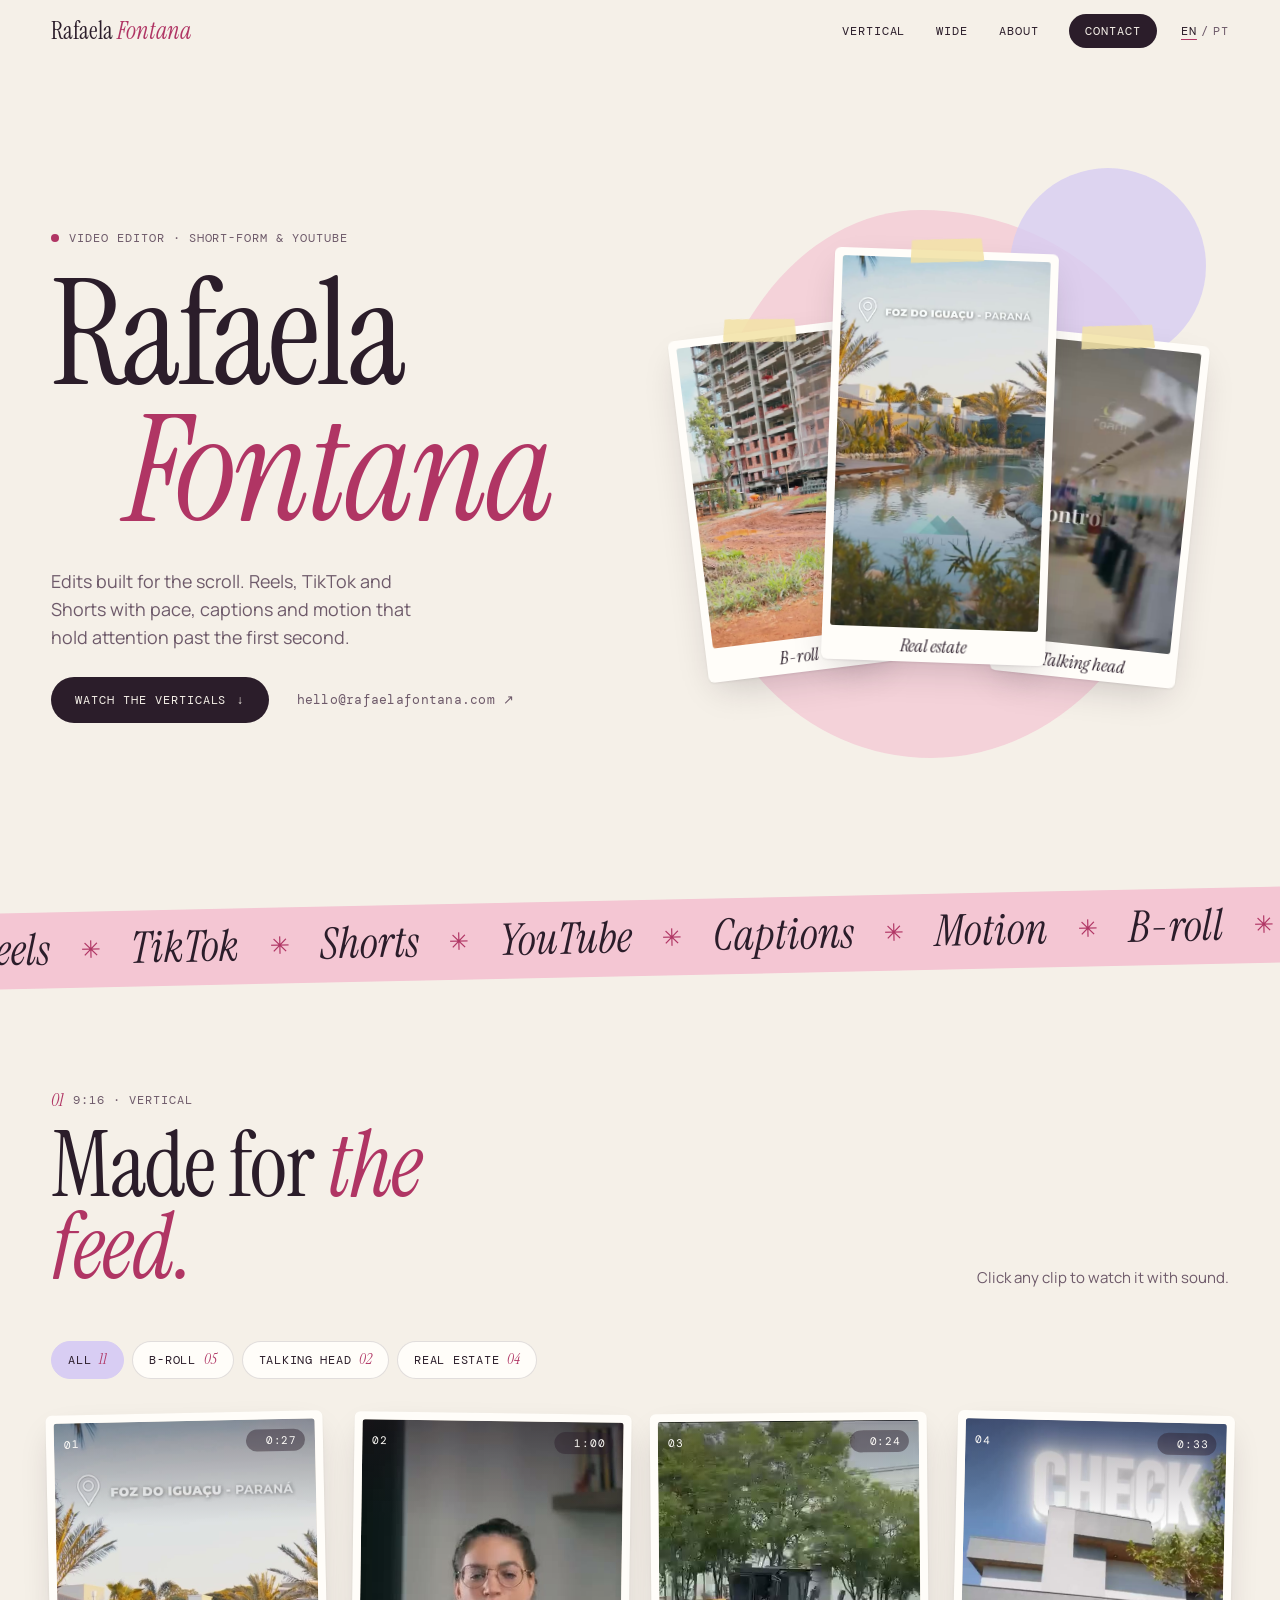
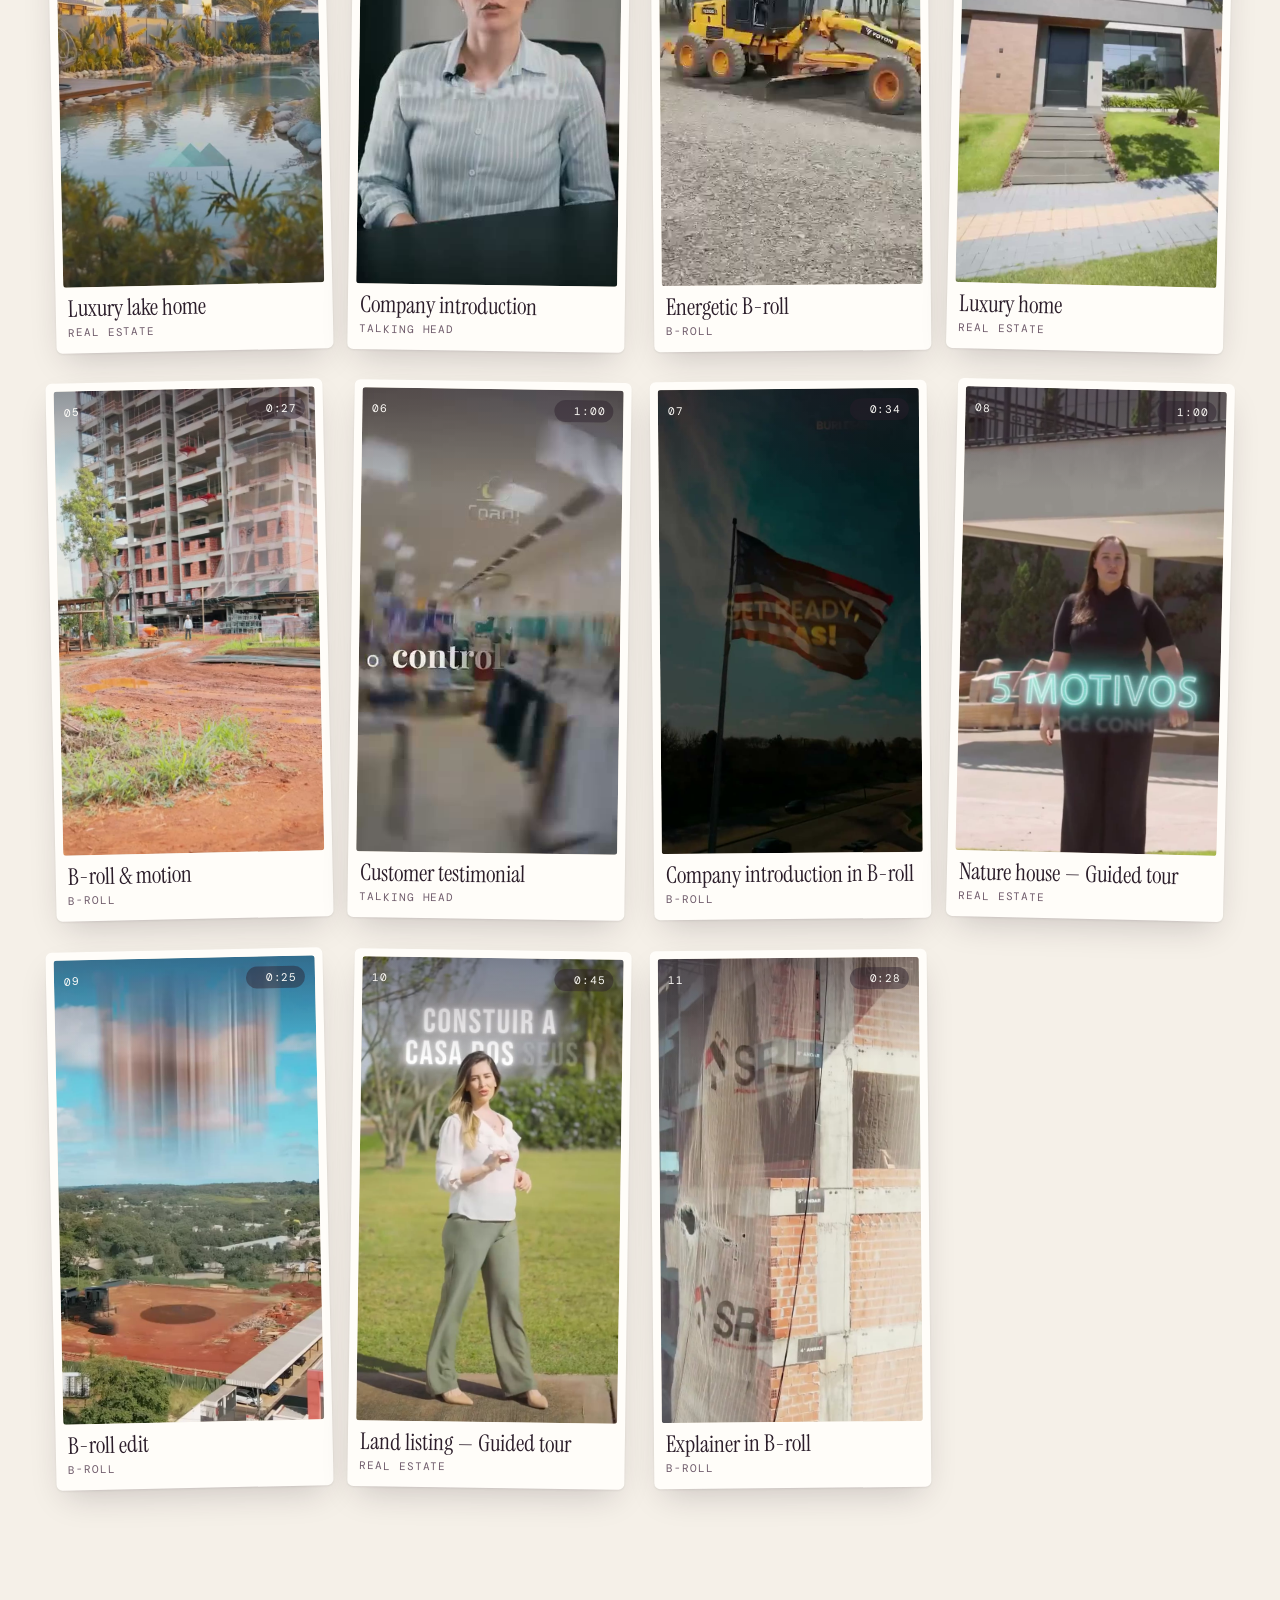
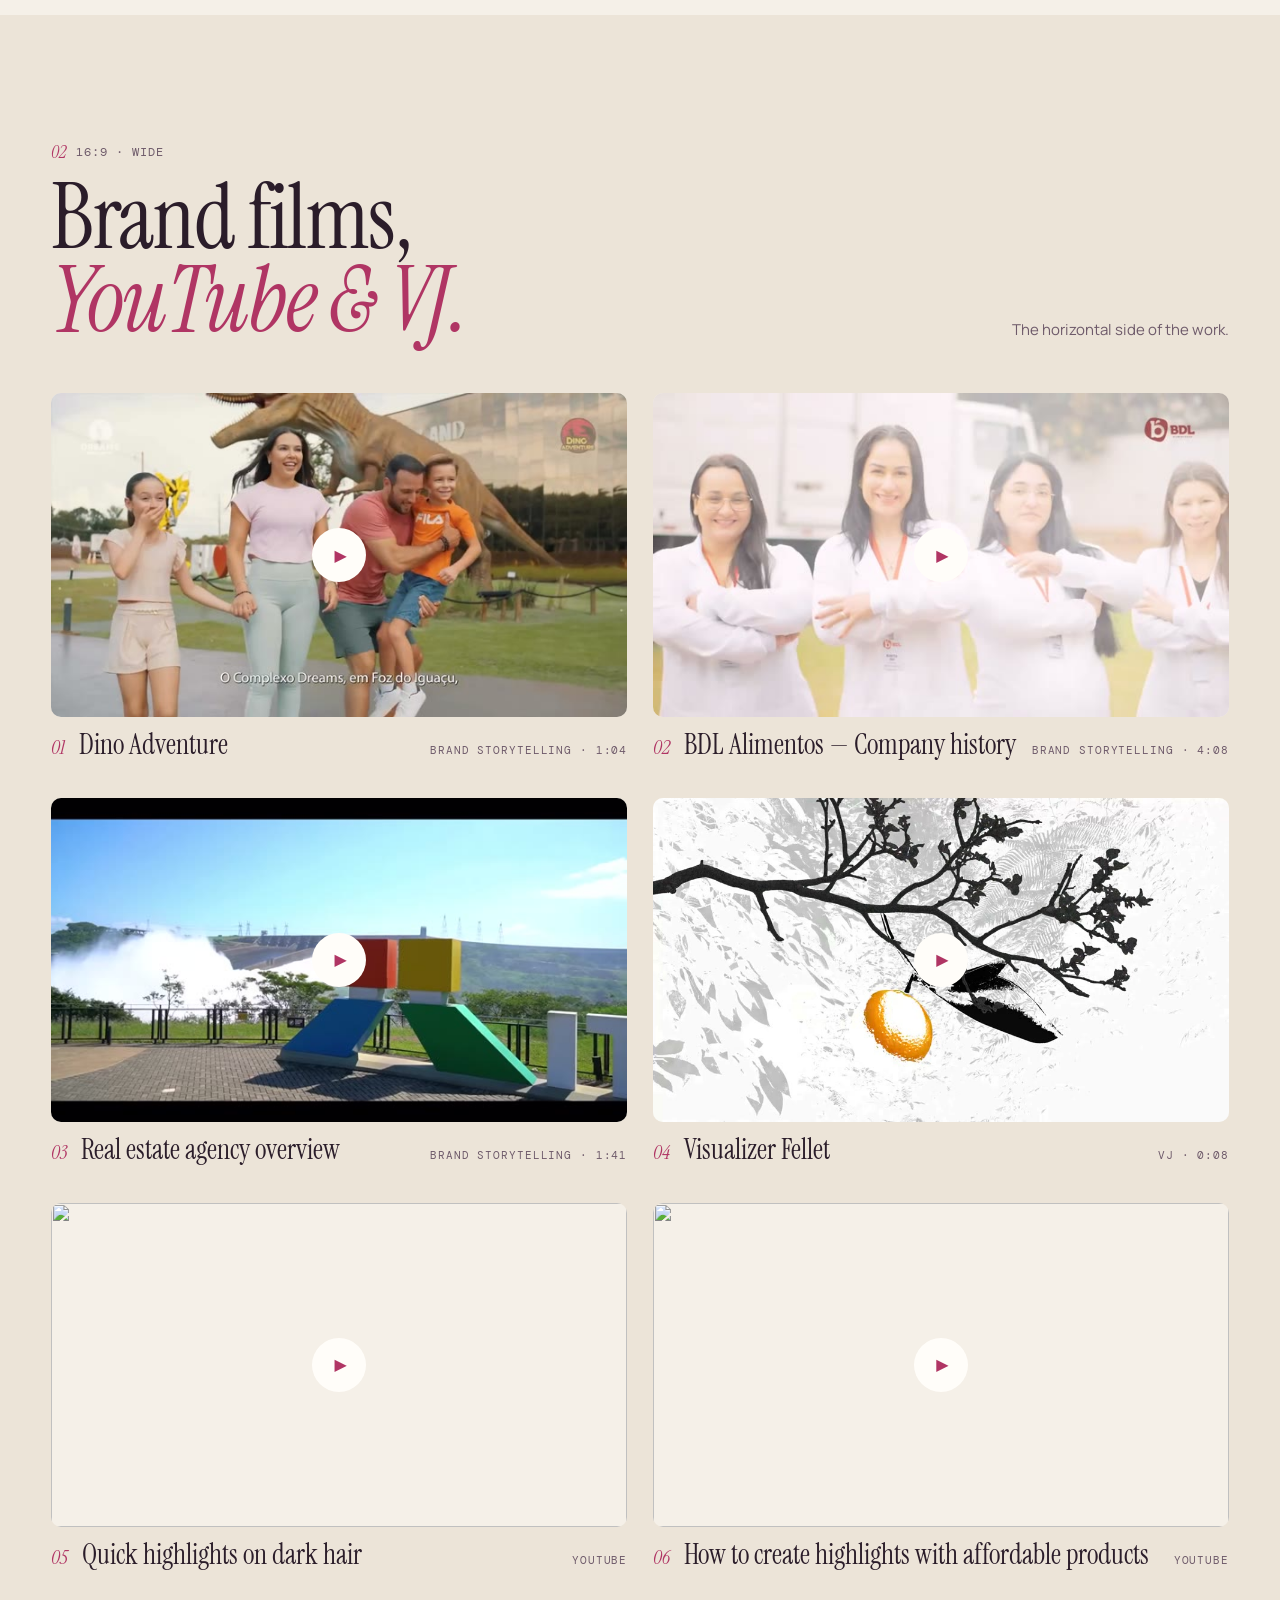
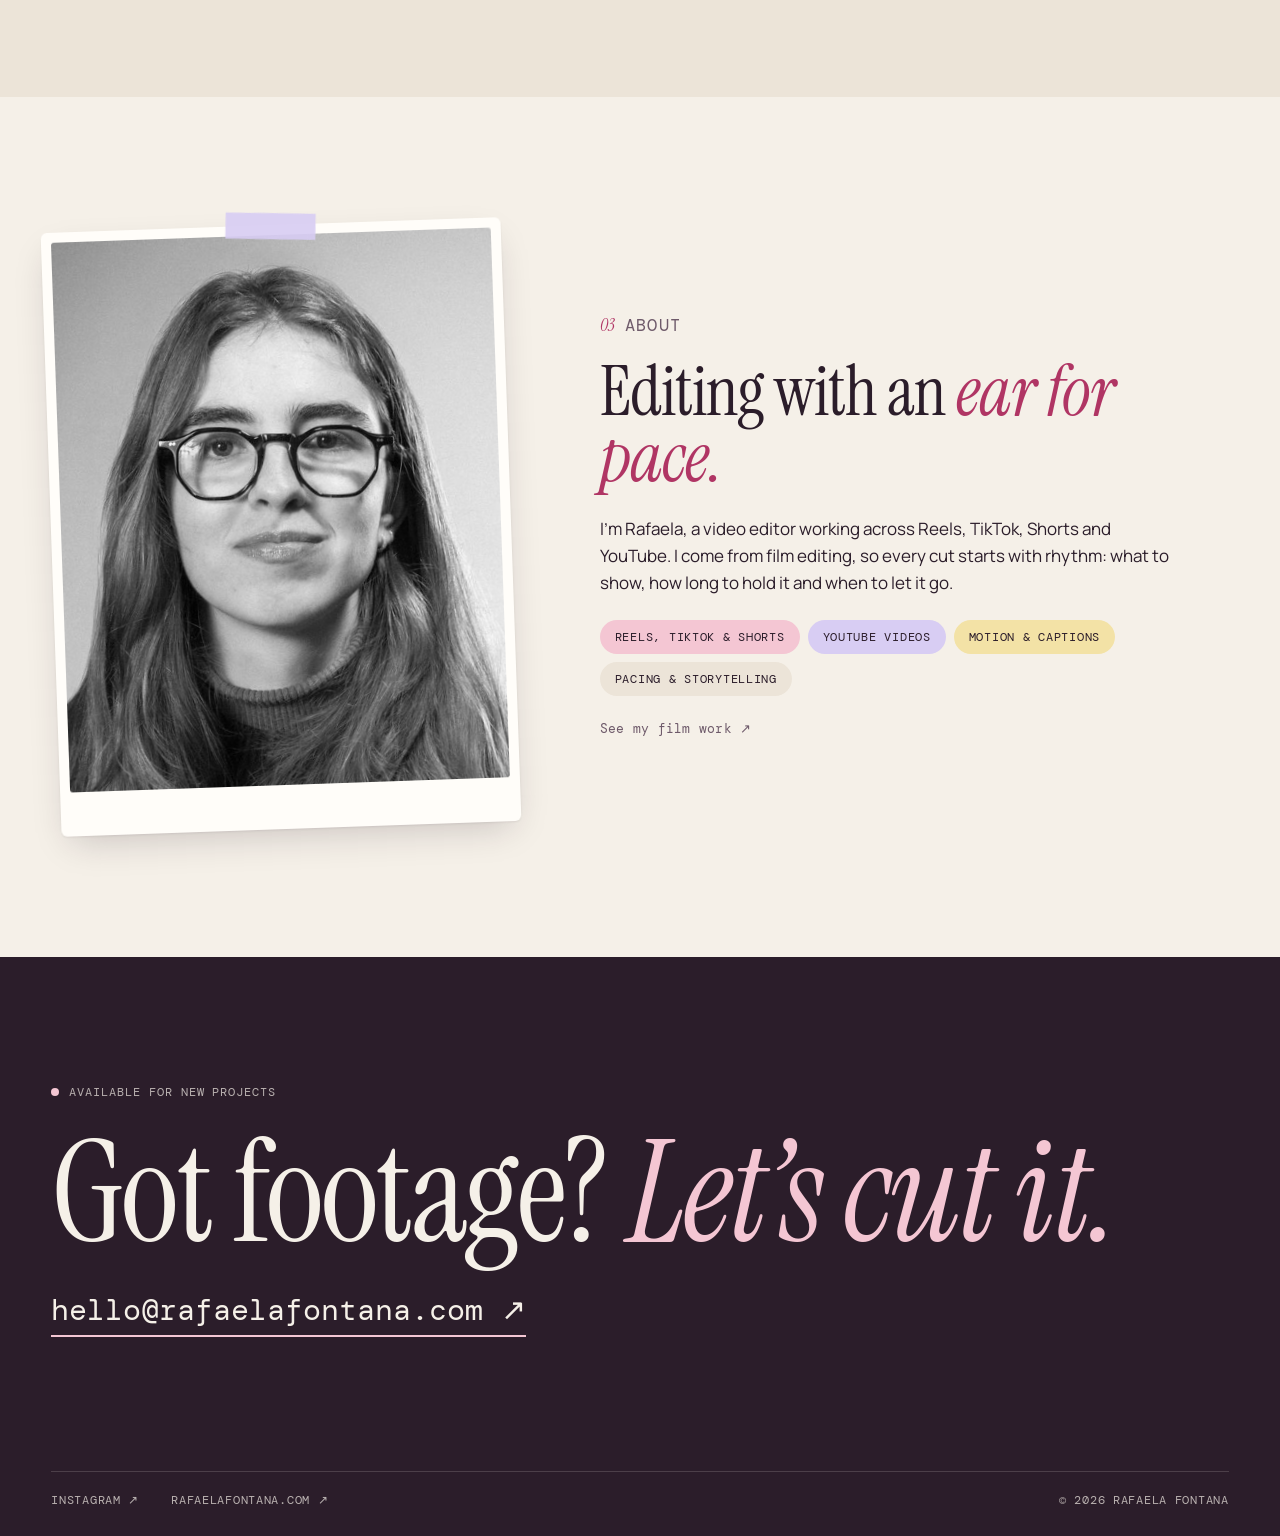
==== commit c1a9c383: "Shortform: nova estetica editorial de colagem Troca o visual escuro/laranja por creme, rosa, lilas e" ====
--- a/site-rafaela/shortform/index.html
+++ b/site-rafaela/shortform/index.html
@@ -3,7 +3,7 @@
   <head>
     <meta charset="utf-8" />
     <meta name="viewport" content="width=device-width, initial-scale=1, viewport-fit=cover" />
-    <meta name="theme-color" content="#0e0e0d" />
+    <meta name="theme-color" content="#f5f0e8" />
     <meta name="description" content="Rafaela Fontana, video editor for Reels, TikTok, Shorts and YouTube." />
     <link rel="canonical" href="https://rafaelafontana.com/shortform/" />
     <meta property="og:title" content="Rafaela Fontana · Video Editor" />
@@ -14,16 +14,16 @@
     <meta name="twitter:card" content="summary_large_image" />
     <title>Rafaela Fontana · Video Editor</title>
     <link rel="icon" href="../assets/favicon-32.png" sizes="32x32" type="image/png" />
-    <link rel="preload" href="assets/fonts/antonio-latin.woff2" as="font" type="font/woff2" crossorigin />
+    <link rel="preload" href="assets/fonts/instrument-serif-latin-400-italic.woff2" as="font" type="font/woff2" crossorigin />
     <link rel="stylesheet" href="assets/fonts/fonts.css" />
-    <link rel="stylesheet" href="styles.css?v=10" />
+    <link rel="stylesheet" href="styles.css?v=11" />
   </head>
   <body>
     <a class="skip-link" href="#verticals" data-i18n="skip">Skip to work</a>
 
     <header class="site-header" data-header>
       <a class="wordmark" href="#top" data-i18n-aria="homeLabel" aria-label="Rafaela Fontana, top">
-        <i class="rec-dot" aria-hidden="true"></i>RF
+        Rafaela <em>Fontana</em>
       </a>
       <nav aria-label="Primary navigation" data-i18n-aria="primaryNav">
         <a href="#verticals" data-i18n="navVertical">Vertical</a>
@@ -39,10 +39,10 @@
     <main>
       <section class="hero" id="top" aria-labelledby="hero-title">
         <div class="hero-copy">
-          <p class="label hero-label"><i class="rec-dot is-live" aria-hidden="true"></i><span data-i18n="heroEyebrow">Video editor · Short-form &amp; YouTube</span></p>
+          <p class="label hero-label"><i class="dot" aria-hidden="true"></i><span data-i18n="heroEyebrow">Video editor · Short-form &amp; YouTube</span></p>
           <h1 id="hero-title" class="hero-title">
             <span class="line"><span>Rafaela</span></span>
-            <span class="line"><span>Fontana</span></span>
+            <span class="line"><em>Fontana</em></span>
           </h1>
           <p class="hero-lede" data-i18n="heroLede">
             Edits built for the scroll. Reels, TikTok and Shorts with pace, captions and motion that hold attention past the first second.
@@ -63,7 +63,7 @@
         <div class="section-head">
           <div>
             <p class="label"><span class="label-index">01</span><span data-i18n="verticalEyebrow">9:16 · Vertical</span></p>
-            <h2 id="verticals-title" data-i18n="verticalTitle">Made for<br />the feed.</h2>
+            <h2 id="verticals-title" data-i18n="verticalTitle">Made for <em>the feed.</em></h2>
           </div>
           <p class="section-note" data-i18n="verticalNote">Tap any clip to watch it with sound.</p>
         </div>
@@ -75,7 +75,7 @@
         <div class="section-head">
           <div>
             <p class="label"><span class="label-index">02</span><span data-i18n="wideEyebrow">16:9 · Wide</span></p>
-            <h2 id="wide-title" data-i18n="wideTitle">Brand films,<br />YouTube &amp; VJ.</h2>
+            <h2 id="wide-title" data-i18n="wideTitle">Brand films, <em>YouTube &amp; VJ.</em></h2>
           </div>
           <p class="section-note" data-i18n="wideNote">The horizontal side of the work.</p>
         </div>
@@ -88,7 +88,7 @@
         </div>
         <div class="about-content">
           <p class="label"><span class="label-index">03</span><span data-i18n="aboutEyebrow">About</span></p>
-          <h2 id="about-title" data-i18n="aboutTitle">Editing with an ear for pace.</h2>
+          <h2 id="about-title" data-i18n="aboutTitle">Editing with an <em>ear for pace.</em></h2>
           <p data-i18n="aboutCopy">
             I’m Rafaela, a video editor working across Reels, TikTok, Shorts and YouTube. I come from film editing, so every cut starts with rhythm: what to show, how long to hold it and when to let it go.
           </p>
@@ -104,8 +104,8 @@
     </main>
 
     <footer class="contact" id="contact">
-      <p class="label"><i class="rec-dot is-live" aria-hidden="true"></i><span data-i18n="contactEyebrow">Available for new projects</span></p>
-      <h2 data-i18n="contactTitle">Got footage?<br />Let’s cut it.</h2>
+      <p class="label"><i class="dot" aria-hidden="true"></i><span data-i18n="contactEyebrow">Available for new projects</span></p>
+      <h2 data-i18n="contactTitle">Got footage? <em>Let’s cut it.</em></h2>
       <a class="contact-email" href="mailto:hello@rafaelafontana.com">hello@rafaelafontana.com <span aria-hidden="true">↗</span></a>
       <div class="footer-bottom">
         <a href="https://www.instagram.com/rafaela.fontn/" target="_blank" rel="noopener">Instagram ↗</a>
@@ -130,6 +130,6 @@
       </div>
     </dialog>
 
-    <script type="module" src="app.js?v=10"></script>
+    <script type="module" src="app.js?v=11"></script>
   </body>
 </html>
--- a/site-rafaela/shortform/assets/fonts/fonts.css
+++ b/site-rafaela/shortform/assets/fonts/fonts.css
@@ -101,3 +101,37 @@
     U+02C6, U+02DA, U+02DC, U+0304, U+0308, U+0329, U+2000-206F, U+20AC,
     U+2122, U+2191, U+2193, U+2212, U+2215, U+FEFF, U+FFFD;
 }
+
+/* Instrument Serif (OFL), from @fontsource/instrument-serif. Display face. */
+@font-face {
+  font-family: 'Instrument Serif';
+  font-style: normal;
+  font-weight: 400;
+  font-display: swap;
+  src: url('./instrument-serif-latin-ext-400-normal.woff2') format('woff2');
+  unicode-range: U+0100-02BA, U+02BD-02C5, U+02C7-02CC, U+02CE-02D7, U+02DD-02FF, U+0304, U+0308, U+0329, U+1D00-1DBF, U+1E00-1E9F, U+1EF2-1EFF, U+2020, U+20A0-20AB, U+20AD-20C0, U+2113, U+2C60-2C7F, U+A720-A7FF;
+}
+@font-face {
+  font-family: 'Instrument Serif';
+  font-style: normal;
+  font-weight: 400;
+  font-display: swap;
+  src: url('./instrument-serif-latin-400-normal.woff2') format('woff2');
+  unicode-range: U+0000-00FF, U+0131, U+0152-0153, U+02BB-02BC, U+02C6, U+02DA, U+02DC, U+0304, U+0308, U+0329, U+2000-206F, U+20AC, U+2122, U+2191, U+2193, U+2212, U+2215, U+FEFF, U+FFFD;
+}
+@font-face {
+  font-family: 'Instrument Serif';
+  font-style: italic;
+  font-weight: 400;
+  font-display: swap;
+  src: url('./instrument-serif-latin-ext-400-italic.woff2') format('woff2');
+  unicode-range: U+0100-02BA, U+02BD-02C5, U+02C7-02CC, U+02CE-02D7, U+02DD-02FF, U+0304, U+0308, U+0329, U+1D00-1DBF, U+1E00-1E9F, U+1EF2-1EFF, U+2020, U+20A0-20AB, U+20AD-20C0, U+2113, U+2C60-2C7F, U+A720-A7FF;
+}
+@font-face {
+  font-family: 'Instrument Serif';
+  font-style: italic;
+  font-weight: 400;
+  font-display: swap;
+  src: url('./instrument-serif-latin-400-italic.woff2') format('woff2');
+  unicode-range: U+0000-00FF, U+0131, U+0152-0153, U+02BB-02BC, U+02C6, U+02DA, U+02DC, U+0304, U+0308, U+0329, U+2000-206F, U+20AC, U+2122, U+2191, U+2193, U+2212, U+2215, U+FEFF, U+FFFD;
+}
--- a/site-rafaela/shortform/styles.css
+++ b/site-rafaela/shortform/styles.css
@@ -1,20 +1,23 @@
 /* Tokens: see DESIGN.md */
 :root {
-  --ink: #0e0e0d;
-  --ink-2: #181816;
-  --paper: #ece9e1;
-  --paper-2: #dedbd2;
-  --mute: #9a978f;
-  --mute-light: #5f5d57;
-  --rec: #ff4a1c;
-  --line: rgba(236, 233, 225, 0.14);
-  --line-light: rgba(14, 14, 13, 0.16);
-  --display: "Antonio", Impact, "Arial Narrow", sans-serif;
+  --cream: #f5f0e8;
+  --cream-2: #ece4d8;
+  --paper: #fffdf9;
+  --plum: #2b1d2a;
+  --plum-soft: #6e5a6a;
+  --pink: #f4c6d3;
+  --lilac: #d8cdf3;
+  --butter: #f3e2a6;
+  --berry: #b03564;
+  --line: rgba(43, 29, 42, 0.14);
+  --line-dark: rgba(245, 240, 232, 0.16);
+  --serif: "Instrument Serif", "Iowan Old Style", Georgia, serif;
   --body: "Manrope", system-ui, Arial, sans-serif;
   --mono: "DM Mono", ui-monospace, monospace;
   --gutter: clamp(16px, 4vw, 56px);
-  --section: clamp(72px, 11vw, 160px);
+  --section: clamp(72px, 10vw, 150px);
   --ease: cubic-bezier(0.22, 0.61, 0.36, 1);
+  --shadow: 0 1px 2px rgba(43, 29, 42, 0.08), 0 14px 34px -10px rgba(43, 29, 42, 0.22);
 }
 *,
 *::before,
@@ -22,16 +25,17 @@
   box-sizing: border-box;
 }
 html {
-  background: var(--ink);
+  background: var(--cream);
+  overflow-x: clip;
   scroll-behavior: smooth;
   -webkit-text-size-adjust: 100%;
 }
 body {
   margin: 0;
-  background: var(--ink);
-  color: var(--paper);
-  font: 400 16px/1.55 var(--body);
-  overflow-x: hidden;
+  background: var(--cream);
+  color: var(--plum);
+  font: 400 16px/1.6 var(--body);
+  overflow-x: clip;
   -webkit-font-smoothing: antialiased;
 }
 body.player-open {
@@ -64,8 +68,11 @@
 p {
   margin: 0;
 }
+em {
+  font-style: italic;
+}
 :focus-visible {
-  outline: 2px solid var(--rec);
+  outline: 2px solid var(--berry);
   outline-offset: 4px;
 }
 .skip-link {
@@ -73,10 +80,11 @@
   z-index: 100;
   left: 1rem;
   top: -4rem;
-  background: var(--rec);
-  color: var(--ink);
+  background: var(--plum);
+  color: var(--cream);
   padding: 0.75rem 1rem;
-  font: 500 12px var(--mono);
+  border-radius: 999px;
+  font: 400 12px var(--mono);
   text-transform: uppercase;
 }
 .skip-link:focus {
@@ -91,26 +99,20 @@
   font: 400 12px/1.2 var(--mono);
   letter-spacing: 0.08em;
   text-transform: uppercase;
-  color: var(--mute);
+  color: var(--plum-soft);
 }
 .label-index {
-  color: var(--rec);
-}
-.rec-dot {
+  font: italic 400 18px/1 var(--serif);
+  letter-spacing: 0;
+  color: var(--berry);
+}
+.dot {
   display: inline-block;
   width: 8px;
   height: 8px;
   border-radius: 50%;
-  background: var(--rec);
+  background: var(--berry);
   flex: none;
-}
-.rec-dot.is-live {
-  animation: rec 1.6s steps(1) infinite;
-}
-@keyframes rec {
-  50% {
-    opacity: 0.2;
-  }
 }
 
 /* header */
@@ -127,16 +129,16 @@
   border-bottom: 1px solid transparent;
 }
 .site-header.is-scrolled {
-  background: var(--ink);
+  background: rgba(245, 240, 232, 0.95);
   border-color: var(--line);
 }
 .wordmark {
-  display: flex;
-  align-items: center;
-  gap: 10px;
-  font: 600 22px/1 var(--display);
-  letter-spacing: 0.02em;
+  font: 400 24px/1 var(--serif);
   margin-right: auto;
+  white-space: nowrap;
+}
+.wordmark em {
+  color: var(--berry);
 }
 .site-header nav {
   display: flex;
@@ -151,32 +153,36 @@
   transition: color 0.2s;
 }
 .site-header nav a:hover {
-  color: var(--rec);
+  color: var(--berry);
 }
 .site-header nav .nav-cta {
-  padding: 8px 14px;
-  border: 1px solid var(--line);
+  padding: 9px 16px;
+  background: var(--plum);
+  color: var(--cream);
   border-radius: 999px;
 }
 .site-header nav .nav-cta:hover {
-  background: var(--rec);
-  border-color: var(--rec);
-  color: var(--ink);
+  background: var(--berry);
+  color: var(--cream);
 }
 .language-toggle {
   font: 400 12px var(--mono);
   letter-spacing: 0.08em;
   display: flex;
   gap: 4px;
-  color: var(--mute);
+  color: var(--plum-soft);
   padding: 8px 0;
 }
 .language-toggle .lang-en,
 .language-toggle.is-pt .lang-pt {
-  color: var(--paper);
+  color: var(--plum);
+  text-decoration: underline;
+  text-decoration-color: var(--berry);
+  text-underline-offset: 4px;
 }
 .language-toggle.is-pt .lang-en {
-  color: var(--mute);
+  color: var(--plum-soft);
+  text-decoration: none;
 }
 
 /* buttons */
@@ -186,9 +192,9 @@
   gap: 10px;
   padding: 15px 24px;
   border-radius: 999px;
-  background: var(--rec);
-  color: var(--ink);
-  font: 500 12px var(--mono);
+  background: var(--plum);
+  color: var(--cream);
+  font: 400 12px var(--mono);
   letter-spacing: 0.08em;
   text-transform: uppercase;
   transition: transform 0.25s var(--ease), background 0.2s;
@@ -198,24 +204,18 @@
 }
 .button:hover {
   transform: translateY(-2px);
-  background: var(--paper);
+  background: var(--berry);
 }
 .quiet-link {
   font: 400 13px var(--mono);
-  letter-spacing: 0.04em;
-  color: var(--mute);
+  letter-spacing: 0.02em;
+  color: var(--plum-soft);
   border-bottom: 1px solid transparent;
   transition: color 0.2s, border-color 0.2s;
 }
 .quiet-link:hover {
-  color: var(--paper);
-  border-color: var(--rec);
-}
-.quiet-link.dark {
-  color: var(--mute-light);
-}
-.quiet-link.dark:hover {
-  color: var(--ink);
+  color: var(--plum);
+  border-color: var(--berry);
 }
 
 /* hero */
@@ -232,30 +232,28 @@
 }
 .hero-copy {
   display: grid;
-  gap: 28px;
+  gap: 26px;
   align-content: center;
   position: relative;
   z-index: 2;
 }
 .hero-title {
-  font: 600 clamp(72px, 13.5vw, 210px) / 0.84 var(--display);
-  text-transform: uppercase;
-  letter-spacing: -0.01em;
-  margin-left: -0.04em;
+  font: 400 clamp(76px, 11.5vw, 184px) / 0.86 var(--serif);
+  letter-spacing: -0.02em;
 }
 .hero-title .line {
   display: block;
   overflow: hidden;
-  padding-bottom: 0.02em;
-}
-.hero-title .line > span {
+  padding: 0 0.06em 0.06em 0;
+}
+.hero-title .line > * {
   display: block;
   animation: rise 1s var(--ease) both;
 }
-.hero-title .line:nth-child(2) > span {
+.hero-title .line:nth-child(2) > em {
   animation-delay: 0.08s;
-  color: transparent;
-  -webkit-text-stroke: 1.5px var(--paper);
+  color: var(--berry);
+  padding-left: 0.5em;
 }
 @keyframes rise {
   from {
@@ -263,11 +261,10 @@
   }
 }
 .hero-lede {
-  max-width: 34ch;
+  max-width: 36ch;
   font-size: clamp(17px, 1.4vw, 20px);
-  line-height: 1.5;
-  color: var(--paper);
-  opacity: 0.86;
+  line-height: 1.55;
+  color: var(--plum-soft);
 }
 .hero-actions {
   display: flex;
@@ -277,44 +274,77 @@
 }
 .hero-phones {
   position: relative;
-  height: min(78svh, 760px);
+  height: min(78svh, 740px);
   min-height: 440px;
 }
+.hero-phones::before {
+  content: "";
+  position: absolute;
+  inset: 12% 8% 10%;
+  border-radius: 46% 54% 52% 48% / 55% 45% 55% 45%;
+  background: var(--pink);
+  opacity: 0.7;
+}
+.hero-phones::after {
+  content: "";
+  position: absolute;
+  width: 34%;
+  aspect-ratio: 1;
+  right: 4%;
+  top: 6%;
+  border-radius: 50%;
+  background: var(--lilac);
+  opacity: 0.8;
+}
 .phone {
   position: absolute;
+  z-index: 1;
   top: 50%;
   left: 50%;
-  width: clamp(150px, 15vw, 250px);
-  aspect-ratio: 9 / 16;
-  border-radius: 22px;
-  overflow: hidden;
-  background: var(--ink-2);
-  border: 1px solid var(--line);
-  box-shadow: 0 30px 80px rgba(0, 0, 0, 0.55);
+  width: clamp(150px, 14.5vw, 240px);
+  padding: 8px 8px 34px;
+  border-radius: 6px;
+  background: var(--paper);
+  box-shadow: var(--shadow);
   transform: translate(-50%, -50%) translate(var(--x, 0), var(--y, 0)) rotate(var(--r, 0deg));
-  transition: transform 0.6s var(--ease), border-color 0.3s;
+  transition: transform 0.6s var(--ease);
   animation: phone-in 1.1s var(--ease) both;
   animation-delay: var(--d, 0s);
 }
+.phone::before {
+  content: "";
+  position: absolute;
+  z-index: 3;
+  top: -12px;
+  left: 50%;
+  width: 74px;
+  height: 24px;
+  margin-left: -37px;
+  background: rgba(243, 226, 166, 0.85);
+  transform: rotate(var(--tape, -4deg));
+  clip-path: polygon(3% 0, 97% 4%, 100% 100%, 0 96%);
+}
 .phone:nth-child(1) {
-  --x: -88%;
-  --y: 6%;
-  --r: -8deg;
+  --x: -86%;
+  --y: 7%;
+  --r: -7deg;
   --d: 0.2s;
+  --tape: 6deg;
 }
 .phone:nth-child(2) {
   --x: 0%;
-  --y: -4%;
-  --r: 0deg;
+  --y: -5%;
+  --r: 2deg;
   --d: 0.05s;
   z-index: 2;
-  width: clamp(180px, 18vw, 300px);
+  width: clamp(180px, 17.5vw, 290px);
 }
 .phone:nth-child(3) {
-  --x: 88%;
-  --y: 8%;
-  --r: 7deg;
+  --x: 86%;
+  --y: 9%;
+  --r: 6deg;
   --d: 0.32s;
+  --tape: -8deg;
 }
 @keyframes phone-in {
   from {
@@ -323,56 +353,61 @@
   }
 }
 .phone:hover {
-  border-color: var(--rec);
-  transform: translate(-50%, -50%) translate(var(--x), calc(var(--y) - 3%)) rotate(calc(var(--r) * 0.5));
-}
-.phone video,
-.phone img {
+  transform: translate(-50%, -50%) translate(var(--x), calc(var(--y) - 3%)) rotate(0deg) scale(1.03);
+  z-index: 3;
+}
+.phone-screen {
+  position: relative;
+  display: block;
+  aspect-ratio: 9 / 16;
+  border-radius: 3px;
+  overflow: hidden;
+  background: var(--cream-2);
+}
+.phone-screen video,
+.phone-screen img {
+  position: absolute;
+  inset: 0;
   width: 100%;
   height: 100%;
   object-fit: cover;
 }
 .phone-tag {
   position: absolute;
-  left: 12px;
-  right: 12px;
-  bottom: 12px;
-  display: flex;
-  justify-content: space-between;
-  align-items: center;
-  font: 400 10px var(--mono);
-  letter-spacing: 0.08em;
-  text-transform: uppercase;
-  color: var(--paper);
-  text-shadow: 0 1px 8px rgba(0, 0, 0, 0.6);
+  left: 0;
+  right: 0;
+  bottom: 7px;
+  text-align: center;
+  font: italic 400 18px/1 var(--serif);
+  color: var(--plum);
 }
 
 /* marquee */
 .marquee {
-  border-block: 1px solid var(--line);
   overflow: hidden;
-  padding: 18px 0;
+  padding: 16px 0;
+  background: var(--pink);
+  transform: rotate(-1.2deg);
+  margin: 0 -2vw;
 }
 .marquee-track {
   display: flex;
   width: max-content;
-  animation: slide 38s linear infinite;
+  animation: slide 40s linear infinite;
 }
 .marquee-track span {
-  font: 600 clamp(28px, 3.4vw, 48px) / 1 var(--display);
-  text-transform: uppercase;
-  padding-right: 0.9em;
-  display: flex;
-  align-items: center;
-  gap: 0.9em;
+  font: italic 400 clamp(30px, 3.4vw, 50px) / 1 var(--serif);
+  padding-right: 0.7em;
+  display: flex;
+  align-items: center;
+  gap: 0.7em;
   white-space: nowrap;
 }
 .marquee-track span::after {
-  content: "";
-  width: 0.28em;
-  height: 0.28em;
-  border-radius: 50%;
-  background: var(--rec);
+  content: "✳";
+  font-style: normal;
+  font-size: 0.55em;
+  color: var(--berry);
 }
 @keyframes slide {
   to {
@@ -390,26 +425,27 @@
   margin-bottom: clamp(32px, 4vw, 56px);
 }
 .section-head h2 {
-  font: 600 clamp(48px, 7vw, 112px) / 0.9 var(--display);
-  text-transform: uppercase;
-  margin-top: 18px;
+  font: 400 clamp(52px, 7vw, 116px) / 0.92 var(--serif);
+  letter-spacing: -0.015em;
+  margin-top: 16px;
+  max-width: 12ch;
+}
+h2 em {
+  color: var(--berry);
 }
 .section-note {
   max-width: 28ch;
-  color: var(--mute);
+  color: var(--plum-soft);
   font-size: 15px;
-}
-.verticals,
-.wide {
-  padding: var(--section) var(--gutter);
-}
-.verticals {
-  padding-top: clamp(56px, 7vw, 112px);
 }
 .verticals,
 .wide {
   max-width: 1600px;
   margin: 0 auto;
+  padding: var(--section) var(--gutter);
+}
+.verticals {
+  padding-top: clamp(72px, 9vw, 130px);
 }
 
 /* chips */
@@ -417,57 +453,56 @@
   display: flex;
   gap: 8px;
   flex-wrap: wrap;
-  margin-bottom: 28px;
+  margin-bottom: 34px;
 }
 .chip {
   display: inline-flex;
   align-items: center;
-  gap: 10px;
-  padding: 11px 16px;
+  gap: 8px;
+  padding: 10px 16px;
   border-radius: 999px;
-  background: var(--ink-2);
   border: 1px solid var(--line);
+  background: var(--paper);
   font: 400 12px var(--mono);
   letter-spacing: 0.06em;
   text-transform: uppercase;
-  transition: background 0.2s, color 0.2s, border-color 0.2s;
+  transition: background 0.2s, border-color 0.2s;
 }
 .chip sup {
-  font-size: 10px;
-  color: var(--mute);
+  font: italic 400 15px/1 var(--serif);
+  letter-spacing: 0;
+  color: var(--berry);
   vertical-align: 0;
 }
 .chip:hover {
-  border-color: var(--paper);
+  border-color: var(--plum);
 }
 .chip[aria-pressed="true"] {
-  background: var(--paper);
-  color: var(--ink);
-  border-color: var(--paper);
-}
-.chip[aria-pressed="true"] sup {
-  color: var(--ink);
-}
-.chip[aria-pressed="true"]::before {
-  content: "";
-  width: 7px;
-  height: 7px;
-  border-radius: 50%;
-  background: var(--rec);
-}
-
-/* vertical grid */
+  background: var(--lilac);
+  border-color: var(--lilac);
+}
+
+/* vertical grid: printed-photo cards */
 .vertical-grid {
   display: grid;
   grid-template-columns: repeat(4, minmax(0, 1fr));
-  gap: clamp(10px, 1.4vw, 20px);
+  gap: clamp(18px, 2.4vw, 36px) clamp(14px, 1.8vw, 28px);
 }
 .vertical-grid > li {
   animation: card-in 0.6s var(--ease) both;
   animation-delay: calc(var(--i, 0) * 45ms);
 }
-.vertical-grid > li[hidden] {
-  display: none;
+.vertical-grid > li:nth-child(4n + 1) {
+  --tilt: -1.2deg;
+}
+.vertical-grid > li:nth-child(4n + 2) {
+  --tilt: 0.8deg;
+}
+.vertical-grid > li:nth-child(4n + 3) {
+  --tilt: -0.5deg;
+}
+.vertical-grid > li:nth-child(4n) {
+  --tilt: 1.3deg;
 }
 @keyframes card-in {
   from {
@@ -476,106 +511,118 @@
   }
 }
 .v-card {
+  display: grid;
+  gap: 10px;
+  width: 100%;
+  padding: 8px 8px 14px;
+  border-radius: 6px;
+  background: var(--paper);
+  box-shadow: var(--shadow);
+  text-align: left;
+  transform: rotate(var(--tilt, 0deg));
+  transition: transform 0.45s var(--ease), box-shadow 0.3s;
+}
+.v-card:hover,
+.v-card:focus-visible {
+  transform: rotate(0deg) translateY(-6px);
+  box-shadow: 0 2px 4px rgba(43, 29, 42, 0.08), 0 26px 50px -14px rgba(43, 29, 42, 0.32);
+}
+.v-media {
   position: relative;
   display: block;
-  width: 100%;
   aspect-ratio: 9 / 16;
-  border-radius: 14px;
+  border-radius: 3px;
   overflow: hidden;
-  background: var(--ink-2);
-  text-align: left;
+  background: var(--cream-2);
   isolation: isolate;
 }
-.v-card img,
-.v-card video {
+.v-media img,
+.v-media video {
   position: absolute;
   inset: 0;
   width: 100%;
   height: 100%;
   object-fit: cover;
-  transition: transform 0.8s var(--ease), opacity 0.4s;
-}
-.v-card video {
+  transition: opacity 0.4s;
+}
+.v-media video {
   opacity: 0;
 }
-.v-card.is-playing video {
+.v-card.is-playing .v-media video {
   opacity: 1;
 }
-.v-card:hover img,
-.v-card:hover video {
-  transform: scale(1.04);
-}
-.v-card::after {
+.v-media::after {
   content: "";
   position: absolute;
   inset: 0;
   z-index: 1;
-  border-radius: inherit;
-  background: linear-gradient(180deg, rgba(0, 0, 0, 0.45) 0, transparent 22%, transparent 55%, rgba(0, 0, 0, 0.82) 100%);
-  box-shadow: inset 0 0 0 1px var(--line);
-  transition: box-shadow 0.25s;
-}
-.v-card:hover::after,
-.v-card:focus-visible::after {
-  box-shadow: inset 0 0 0 2px var(--rec);
-}
-.v-top,
-.v-bottom {
+  background: linear-gradient(180deg, rgba(43, 29, 42, 0.38) 0, transparent 22%);
+}
+.v-top {
   position: absolute;
   z-index: 2;
-  left: 14px;
-  right: 14px;
-}
-.v-top {
-  top: 14px;
+  top: 10px;
+  left: 10px;
+  right: 10px;
   display: flex;
   justify-content: space-between;
+  align-items: center;
   font: 400 11px var(--mono);
   letter-spacing: 0.08em;
-}
-.v-top .v-dur {
-  display: flex;
-  align-items: center;
-  gap: 7px;
-}
-.v-top .rec-dot {
+  color: var(--paper);
+}
+.v-dur {
+  display: flex;
+  align-items: center;
+  gap: 6px;
+  padding: 4px 8px;
+  border-radius: 999px;
+  background: rgba(43, 29, 42, 0.45);
+}
+.v-dur .dot {
+  width: 6px;
+  height: 6px;
+  background: var(--pink);
   opacity: 0;
-  width: 7px;
-  height: 7px;
-}
-.v-card.is-playing .v-top .rec-dot {
+}
+.v-card.is-playing .v-dur .dot {
   opacity: 1;
-  animation: rec 1.6s steps(1) infinite;
+  animation: blink 1.6s steps(1) infinite;
+}
+@keyframes blink {
+  50% {
+    opacity: 0.25;
+  }
 }
 .v-bottom {
-  bottom: 14px;
-  display: grid;
-  gap: 6px;
+  display: grid;
+  gap: 4px;
+  padding: 0 4px;
 }
 .v-bottom strong {
-  font: 600 clamp(22px, 2vw, 28px) / 0.98 var(--display);
-  text-transform: uppercase;
+  font: 400 clamp(21px, 1.8vw, 26px) / 1.02 var(--serif);
 }
 .v-bottom span {
   font: 400 11px var(--mono);
   letter-spacing: 0.08em;
   text-transform: uppercase;
-  color: rgba(236, 233, 225, 0.75);
+  color: var(--plum-soft);
 }
 .v-play {
   position: absolute;
   z-index: 2;
   top: 50%;
   left: 50%;
-  width: 64px;
-  height: 64px;
-  margin: -32px 0 0 -32px;
+  width: 60px;
+  height: 60px;
+  margin: -30px 0 0 -30px;
   border-radius: 50%;
-  background: var(--rec);
-  color: var(--ink);
+  background: var(--paper);
+  color: var(--berry);
   display: grid;
   place-items: center;
-  font-size: 18px;
+  font-size: 16px;
+  padding-left: 3px;
   opacity: 0;
   transform: scale(0.7);
   transition: opacity 0.25s, transform 0.35s var(--ease);
@@ -586,17 +633,11 @@
   transform: scale(1);
 }
 
-/* wide section, light */
-.wide,
-.about {
-  background: var(--paper);
-  color: var(--ink);
-  box-shadow: 0 0 0 100vmax var(--paper);
+/* wide section, full-bleed tinted band */
+.wide {
+  background: var(--cream-2);
+  box-shadow: 0 0 0 100vmax var(--cream-2);
   clip-path: inset(0 -100vmax);
-}
-.wide .label,
-.wide .section-note {
-  color: var(--mute-light);
 }
 .wide-grid {
   display: grid;
@@ -612,9 +653,9 @@
 .w-frame {
   position: relative;
   aspect-ratio: 16 / 9;
-  border-radius: 6px;
+  border-radius: 10px;
   overflow: hidden;
-  background: var(--paper-2);
+  background: var(--cream);
 }
 .w-frame img,
 .w-frame video {
@@ -638,12 +679,12 @@
 .w-frame .v-play {
   opacity: 1;
   transform: none;
-  width: 56px;
-  height: 56px;
-  margin: -28px 0 0 -28px;
+  width: 54px;
+  height: 54px;
+  margin: -27px 0 0 -27px;
 }
 .w-card:hover .v-play {
-  background: var(--ink);
+  background: var(--berry);
   color: var(--paper);
 }
 .w-caption {
@@ -651,66 +692,71 @@
   grid-template-columns: auto 1fr auto;
   gap: 14px;
   align-items: baseline;
-  border-top: 1px solid var(--line-light);
-  padding-top: 12px;
 }
 .w-caption strong {
-  font: 600 clamp(22px, 2.2vw, 30px) / 1 var(--display);
-  text-transform: uppercase;
+  font: 400 clamp(24px, 2.2vw, 32px) / 1 var(--serif);
 }
 .w-caption span {
   font: 400 11px var(--mono);
   letter-spacing: 0.08em;
   text-transform: uppercase;
-  color: var(--mute-light);
+  color: var(--plum-soft);
 }
 .w-caption .w-index {
-  color: var(--rec);
-  filter: brightness(0.82);
+  font: italic 400 20px/1 var(--serif);
+  letter-spacing: 0;
+  color: var(--berry);
+  text-transform: none;
 }
 
 /* about */
 .about {
   display: grid;
-  grid-template-columns: minmax(0, 0.8fr) minmax(0, 1fr);
+  grid-template-columns: minmax(0, 0.75fr) minmax(0, 1fr);
   gap: clamp(32px, 6vw, 96px);
   align-items: center;
-  padding: 0 var(--gutter) var(--section);
+  padding: var(--section) var(--gutter);
   max-width: 1600px;
   margin: 0 auto;
-  color: var(--ink);
 }
 .about-image {
-  aspect-ratio: 4 / 5;
+  position: relative;
+  padding: 10px 10px 44px;
+  background: var(--paper);
+  box-shadow: var(--shadow);
   border-radius: 6px;
-  overflow: hidden;
-  background: var(--paper-2);
+  transform: rotate(-2deg);
+  max-width: 460px;
+}
+.about-image::before {
+  content: "";
+  position: absolute;
+  z-index: 2;
+  top: -12px;
+  left: 50%;
+  width: 90px;
+  height: 26px;
+  margin-left: -45px;
+  background: rgba(216, 205, 243, 0.9);
+  transform: rotate(3deg);
 }
 .about-image img {
   width: 100%;
-  height: 100%;
+  aspect-ratio: 4 / 5;
   object-fit: cover;
-  filter: grayscale(1) contrast(1.05);
-  transition: filter 0.6s;
-}
-.about-image:hover img {
-  filter: none;
+  border-radius: 3px;
 }
 .about-content {
   display: grid;
   gap: 24px;
-  max-width: 60ch;
-}
-.about .label {
-  color: var(--mute-light);
+  max-width: 58ch;
 }
 .about h2 {
-  font: 600 clamp(44px, 5.4vw, 84px) / 0.92 var(--display);
-  text-transform: uppercase;
+  font: 400 clamp(46px, 5.4vw, 88px) / 0.95 var(--serif);
+  letter-spacing: -0.015em;
 }
 .about-content > p {
   font-size: 17px;
-  color: #2b2a27;
 }
 .services {
   display: flex;
@@ -718,36 +764,54 @@
   gap: 8px;
 }
 .services li {
-  padding: 9px 14px;
+  padding: 9px 15px;
   border-radius: 999px;
-  border: 1px solid var(--line-light);
   font: 400 12px var(--mono);
   letter-spacing: 0.06em;
   text-transform: uppercase;
+  background: var(--pink);
+}
+.services li:nth-child(2) {
+  background: var(--lilac);
+}
+.services li:nth-child(3) {
+  background: var(--butter);
+}
+.services li:nth-child(4) {
+  background: var(--cream-2);
 }
 
 /* contact */
 .contact {
+  background: var(--plum);
+  color: var(--cream);
   padding: var(--section) var(--gutter) 28px;
   display: grid;
   gap: 32px;
-  max-width: 1600px;
-  margin: 0 auto;
+}
+.contact .label {
+  color: rgba(245, 240, 232, 0.7);
+}
+.contact .dot {
+  background: var(--pink);
 }
 .contact h2 {
-  font: 600 clamp(64px, 12vw, 190px) / 0.86 var(--display);
-  text-transform: uppercase;
+  font: 400 clamp(64px, 11vw, 180px) / 0.9 var(--serif);
+  letter-spacing: -0.02em;
+}
+.contact h2 em {
+  color: var(--pink);
 }
 .contact-email {
   justify-self: start;
-  font: 400 clamp(18px, 2.4vw, 32px) var(--mono);
-  border-bottom: 2px solid var(--rec);
+  font: 400 clamp(18px, 2.4vw, 30px) var(--mono);
+  border-bottom: 2px solid var(--pink);
   padding-bottom: 6px;
   word-break: break-all;
   transition: color 0.2s;
 }
 .contact-email:hover {
-  color: var(--rec);
+  color: var(--pink);
 }
 .footer-bottom {
   display: flex;
@@ -755,14 +819,14 @@
   gap: 12px 32px;
   margin-top: clamp(48px, 8vw, 120px);
   padding-top: 20px;
-  border-top: 1px solid var(--line);
+  border-top: 1px solid var(--line-dark);
   font: 400 12px var(--mono);
   letter-spacing: 0.06em;
   text-transform: uppercase;
-  color: var(--mute);
+  color: rgba(245, 240, 232, 0.7);
 }
 .footer-bottom a:hover {
-  color: var(--paper);
+  color: var(--pink);
 }
 .footer-bottom > span {
   margin-left: auto;
@@ -777,11 +841,11 @@
   margin: 0;
   padding: 0;
   border: 0;
-  background: var(--ink);
-  color: var(--paper);
+  background: var(--plum);
+  color: var(--cream);
 }
 .player::backdrop {
-  background: rgba(0, 0, 0, 0.6);
+  background: rgba(43, 29, 42, 0.6);
 }
 .player[open] {
   animation: fade 0.3s ease both;
@@ -790,6 +854,12 @@
   from {
     opacity: 0;
   }
+}
+.player .label {
+  color: rgba(245, 240, 232, 0.7);
+}
+.player .label-index {
+  color: var(--pink);
 }
 .player-inner {
   height: 100%;
@@ -805,38 +875,38 @@
   justify-content: space-between;
   align-items: center;
 }
+.icon-button,
+.nav-button {
+  border-radius: 50%;
+  border: 1px solid var(--line-dark);
+  transition: background 0.2s, color 0.2s, border-color 0.2s;
+}
 .icon-button {
   width: 44px;
   height: 44px;
-  border-radius: 50%;
-  border: 1px solid var(--line);
   font-size: 24px;
   line-height: 1;
-  transition: background 0.2s, color 0.2s;
-}
-.icon-button:hover {
-  background: var(--paper);
-  color: var(--ink);
 }
 .nav-button {
   align-self: center;
   width: 52px;
   height: 52px;
-  border-radius: 50%;
-  border: 1px solid var(--line);
   font-size: 18px;
-  transition: background 0.2s, color 0.2s;
+}
+.icon-button:hover,
+.nav-button:hover {
+  background: var(--pink);
+  border-color: var(--pink);
+  color: var(--plum);
+}
+.player :focus-visible {
+  outline-color: var(--pink);
 }
 .nav-button.prev {
   justify-self: end;
 }
 .nav-button.next {
   justify-self: start;
-}
-.nav-button:hover {
-  background: var(--rec);
-  border-color: var(--rec);
-  color: var(--ink);
 }
 .nav-button[hidden] {
   visibility: hidden;
@@ -849,7 +919,7 @@
 }
 .player-media video,
 .player-media iframe {
-  border-radius: 14px;
+  border-radius: 12px;
   background: #000;
   border: 0;
 }
@@ -874,22 +944,21 @@
   grid-column: 1 / -1;
   text-align: center;
   display: grid;
-  gap: 8px;
+  gap: 6px;
   justify-items: center;
 }
 .player-meta h2 {
-  font: 600 clamp(26px, 3vw, 40px) / 1 var(--display);
-  text-transform: uppercase;
+  font: 400 clamp(28px, 3vw, 42px) / 1 var(--serif);
 }
 .yt-link {
   font: 400 12px var(--mono);
   text-transform: uppercase;
   letter-spacing: 0.08em;
-  color: var(--mute);
+  color: rgba(245, 240, 232, 0.7);
   margin-top: 12px;
 }
 .yt-link:hover {
-  color: var(--rec);
+  color: var(--pink);
 }
 .player-media.yt {
   align-content: center;
@@ -912,14 +981,20 @@
     height: auto;
     min-height: 0;
     display: flex;
-    gap: 12px;
-    margin: 8px calc(var(--gutter) * -1) 0;
-    padding: 12px var(--gutter) 24px;
+    gap: 14px;
+    margin: 0 calc(var(--gutter) * -1);
+    padding: 26px var(--gutter) 30px;
     overflow-x: auto;
     scroll-snap-type: x mandatory;
     scrollbar-width: none;
   }
   .hero-phones::-webkit-scrollbar {
+    display: none;
+  }
+  .hero-phones::before {
+    inset: 10% 0 6%;
+  }
+  .hero-phones::after {
     display: none;
   }
   .phone,
@@ -927,9 +1002,9 @@
     position: relative;
     top: auto;
     left: auto;
-    flex: 0 0 min(62vw, 280px);
+    flex: 0 0 min(58vw, 260px);
     width: auto;
-    transform: none;
+    transform: rotate(calc(var(--r) * 0.4));
     scroll-snap-align: center;
     animation-name: phone-in-m;
   }
@@ -945,27 +1020,20 @@
   .about {
     grid-template-columns: 1fr;
   }
-  .about-image {
-    max-width: 480px;
-  }
 }
 @media (max-width: 640px) {
   .site-header nav a:not(.nav-cta) {
     display: none;
   }
+  .wordmark {
+    font-size: 21px;
+  }
   .vertical-grid {
     grid-template-columns: repeat(2, minmax(0, 1fr));
-  }
-  .v-top,
-  .v-bottom {
-    left: 10px;
-    right: 10px;
-  }
-  .v-top {
-    top: 10px;
-  }
-  .v-bottom {
-    bottom: 10px;
+    gap: 18px 12px;
+  }
+  .v-card {
+    padding: 6px 6px 10px;
   }
   .v-bottom strong {
     font-size: 19px;
@@ -974,11 +1042,14 @@
     flex-wrap: nowrap;
     overflow-x: auto;
     margin-inline: calc(var(--gutter) * -1);
-    padding-inline: var(--gutter);
+    padding: 4px var(--gutter);
     scrollbar-width: none;
   }
   .chip {
     flex: none;
+  }
+  .about-image {
+    max-width: 82%;
   }
   .player-inner {
     grid-template-columns: 1fr 1fr;
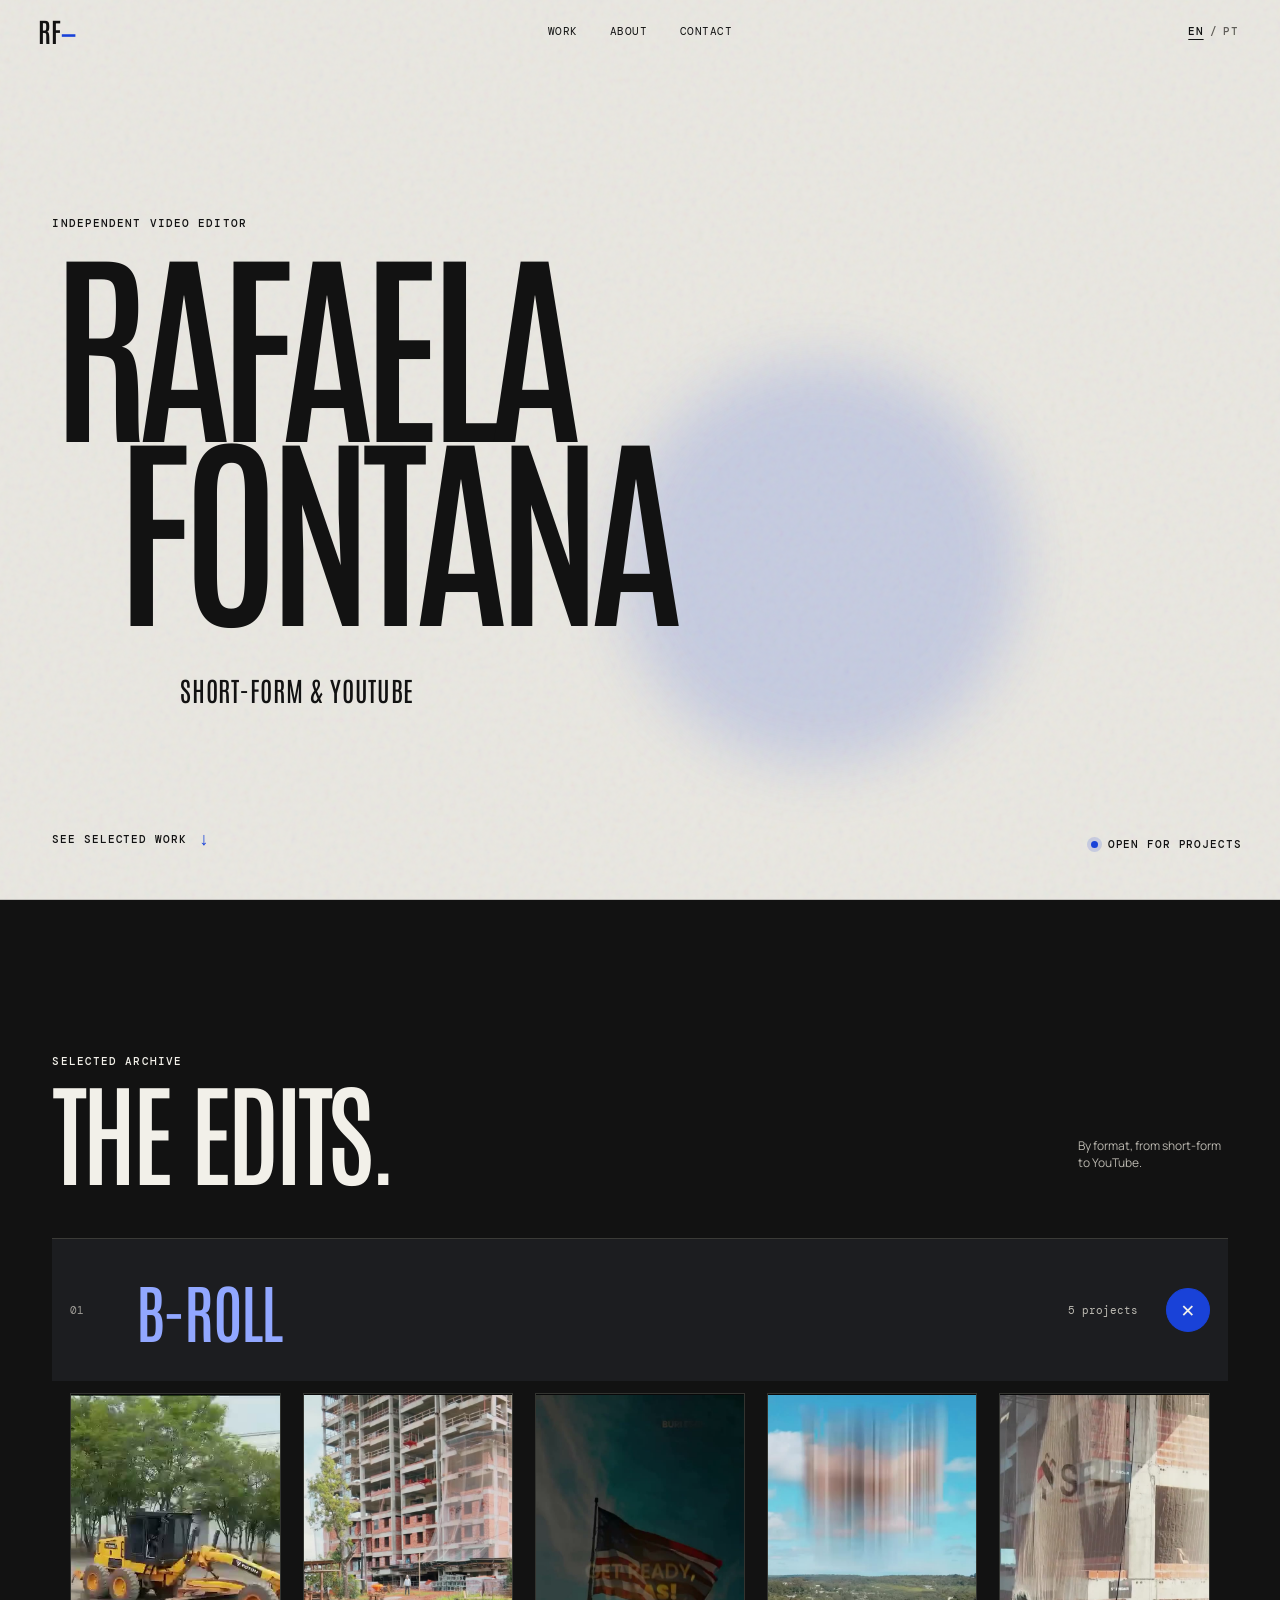
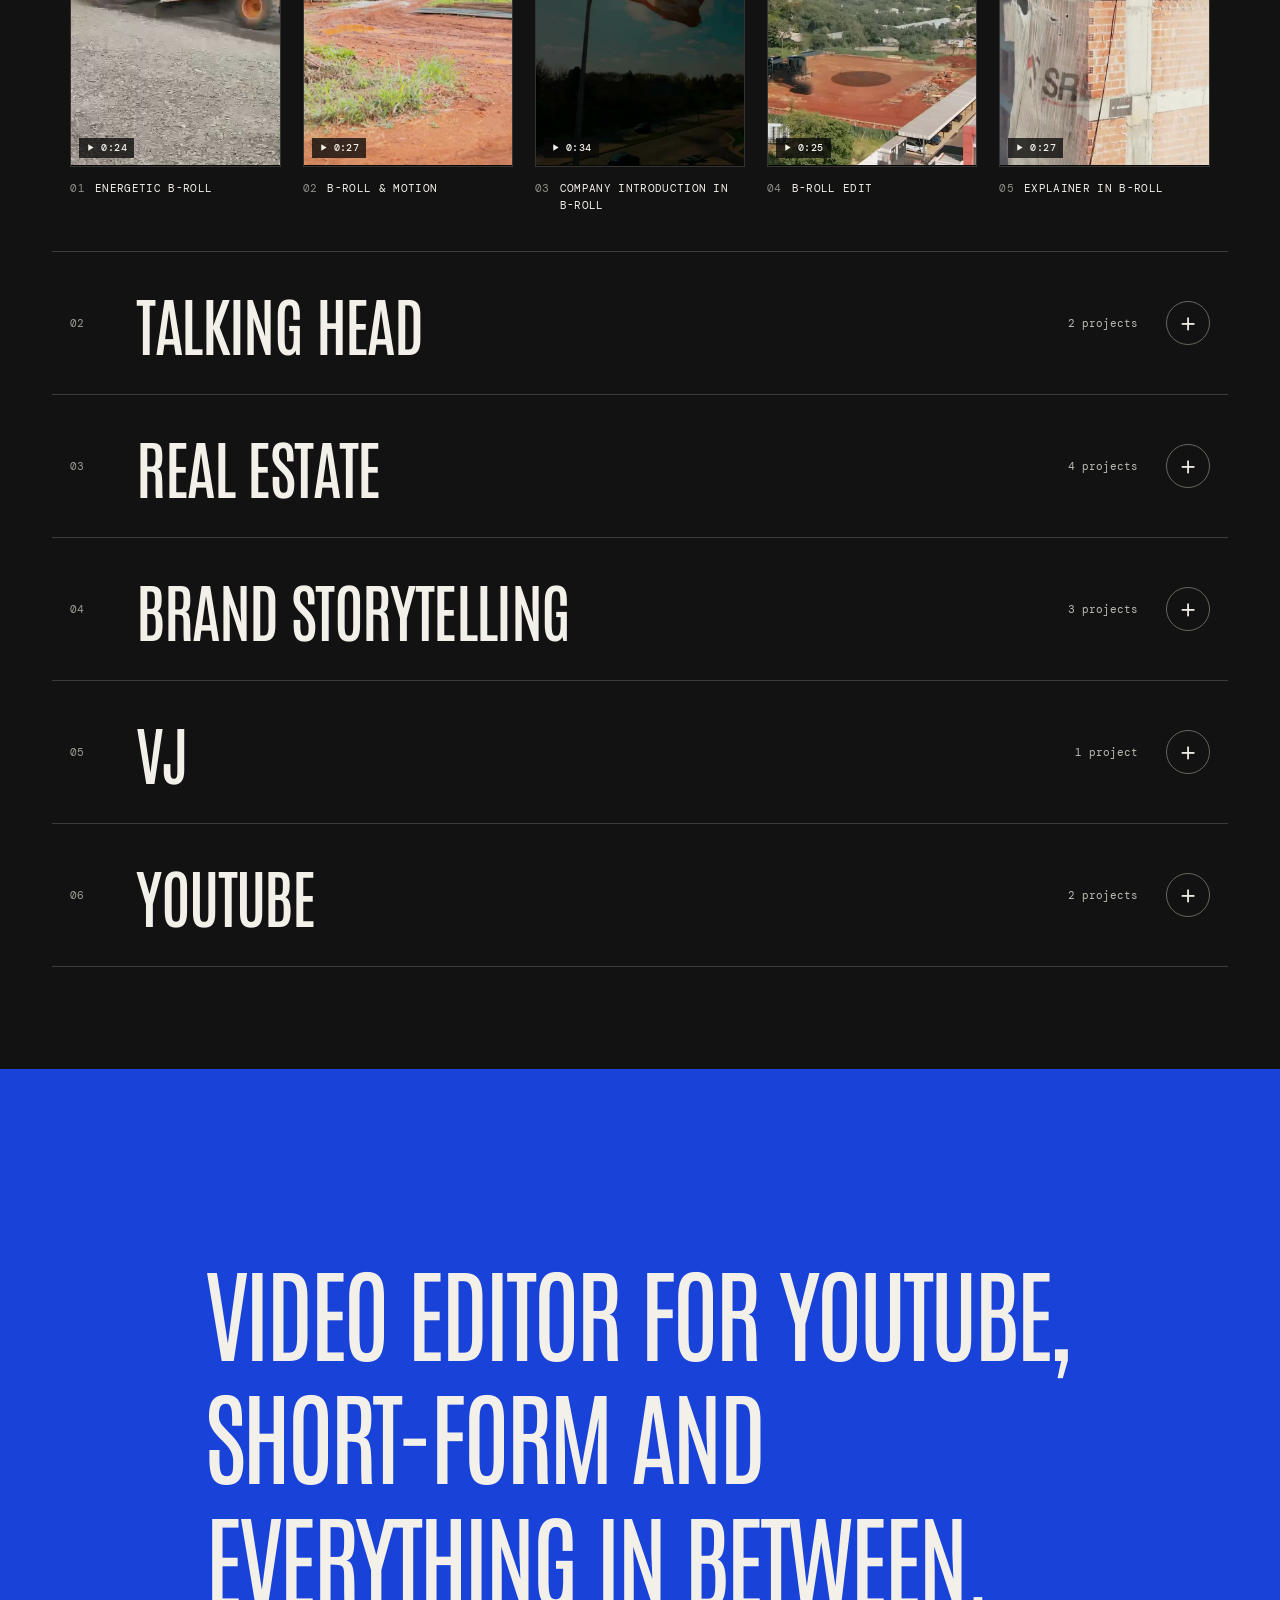
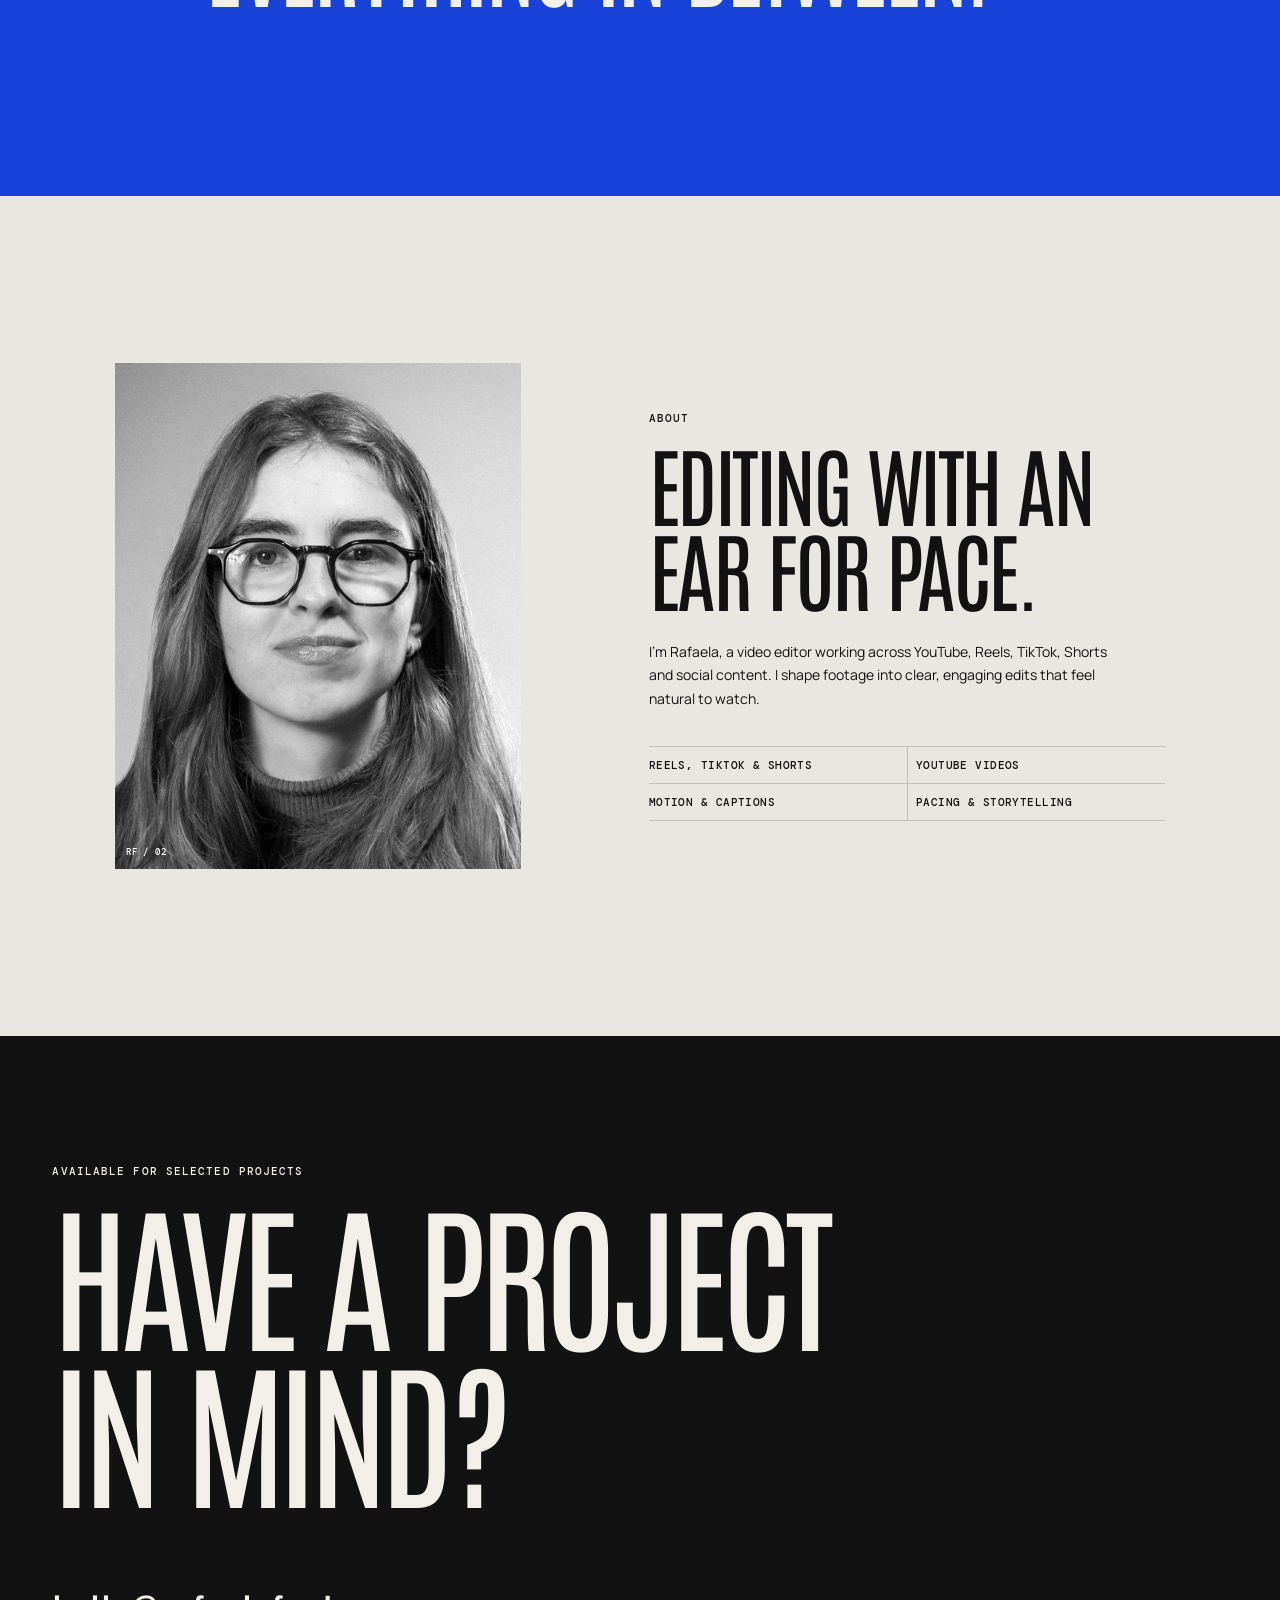
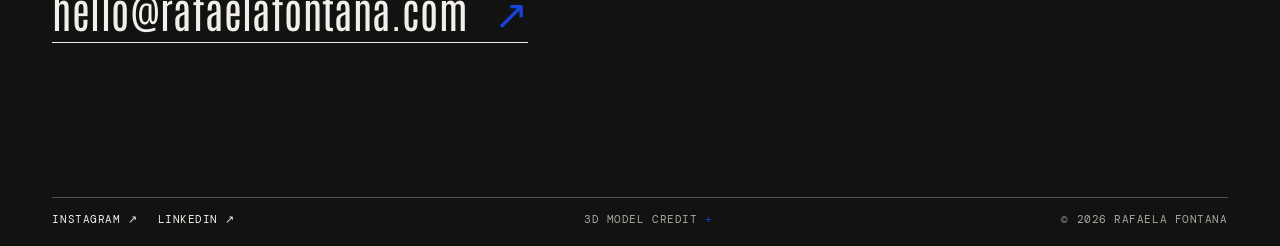
==== commit 62d789a8: "Shortform: verticais do mesmo tamanho e animação nas abas - Toda aba usa as mesmas colunas, mesmo co" ====
--- a/site-rafaela/shortform/index.html
+++ b/site-rafaela/shortform/index.html
@@ -2,134 +2,252 @@
 <html lang="en">
   <head>
     <meta charset="utf-8" />
-    <meta name="viewport" content="width=device-width, initial-scale=1, viewport-fit=cover" />
-    <meta name="theme-color" content="#f5f0e8" />
-    <meta name="description" content="Rafaela Fontana, video editor for Reels, TikTok, Shorts and YouTube." />
+    <meta name="viewport" content="width=device-width, initial-scale=1" />
+    <meta name="theme-color" content="#e9e7e1" />
+    <meta
+      name="description"
+      content="Rafaela Fontana — video editor for YouTube and short-form content."
+    />
     <link rel="canonical" href="https://rafaelafontana.com/shortform/" />
-    <meta property="og:title" content="Rafaela Fontana · Video Editor" />
-    <meta property="og:description" content="Short-form edits built for the scroll. Reels, TikTok, Shorts and YouTube." />
+    <meta property="og:title" content="Rafaela Fontana — Video Editor" />
+    <meta
+      property="og:description"
+      content="Video editor for YouTube, short-form and everything in between."
+    />
     <meta property="og:url" content="https://rafaelafontana.com/shortform/" />
-    <meta property="og:image" content="https://rafaelafontana.com/assets/retrato-rafaela.jpg" />
+    <meta
+      property="og:image"
+      content="https://rafaelafontana.com/assets/retrato-rafaela.jpg"
+    />
     <meta property="og:site_name" content="Rafaela Fontana" />
     <meta name="twitter:card" content="summary_large_image" />
-    <title>Rafaela Fontana · Video Editor</title>
-    <link rel="icon" href="../assets/favicon-32.png" sizes="32x32" type="image/png" />
-    <link rel="preload" href="assets/fonts/instrument-serif-latin-400-italic.woff2" as="font" type="font/woff2" crossorigin />
+    <title>Rafaela Fontana — Video Editor</title>
+    <link
+      rel="icon"
+      href="../assets/favicon-32.png"
+      sizes="32x32"
+      type="image/png"
+    />
+    <link rel="apple-touch-icon" href="../assets/apple-touch-icon.png" />
     <link rel="stylesheet" href="assets/fonts/fonts.css" />
-    <link rel="stylesheet" href="styles.css?v=11" />
+    <link rel="stylesheet" href="styles.css?v=10" />
+    <script type="importmap">
+      { "imports": { "three": "./vendor/three.module.js" } }
+    </script>
   </head>
   <body>
-    <a class="skip-link" href="#verticals" data-i18n="skip">Skip to work</a>
+    <a class="skip-link" href="#work" data-i18n="skip">Skip to work</a>
 
     <header class="site-header" data-header>
-      <a class="wordmark" href="#top" data-i18n-aria="homeLabel" aria-label="Rafaela Fontana, top">
-        Rafaela <em>Fontana</em>
-      </a>
+      <a
+        class="wordmark"
+        href="#top"
+        aria-label="Rafaela Fontana, top"
+        data-i18n-aria="homeLabel"
+        >RF<span>—</span></a
+      >
       <nav aria-label="Primary navigation" data-i18n-aria="primaryNav">
-        <a href="#verticals" data-i18n="navVertical">Vertical</a>
-        <a href="#wide" data-i18n="navWide">Wide</a>
+        <a href="#work" data-i18n="navWork">Work</a>
         <a href="#about" data-i18n="navAbout">About</a>
-        <a href="#contact" class="nav-cta" data-i18n="navContact">Contact</a>
+        <a href="#contact" data-i18n="navContact">Contact</a>
       </nav>
-      <button class="language-toggle" type="button" data-language-toggle aria-label="Switch to Portuguese">
-        <span class="lang-en">EN</span><span aria-hidden="true">/</span><span class="lang-pt">PT</span>
+      <button
+        class="language-toggle"
+        type="button"
+        data-language-toggle
+        aria-label="Switch to Portuguese"
+      >
+        <span class="lang-en">EN</span><span aria-hidden="true">/</span
+        ><span class="lang-pt">PT</span>
       </button>
     </header>
 
     <main>
       <section class="hero" id="top" aria-labelledby="hero-title">
+        <div class="hero-grain" aria-hidden="true"></div>
         <div class="hero-copy">
-          <p class="label hero-label"><i class="dot" aria-hidden="true"></i><span data-i18n="heroEyebrow">Video editor · Short-form &amp; YouTube</span></p>
-          <h1 id="hero-title" class="hero-title">
-            <span class="line"><span>Rafaela</span></span>
-            <span class="line"><em>Fontana</em></span>
+          <p class="eyebrow" data-i18n="heroEyebrow">
+            Independent video editor
+          </p>
+          <h1 id="hero-title" class="hero-title" aria-label="Rafaela Fontana">
+            <span>Rafaela</span><span>Fontana</span>
           </h1>
-          <p class="hero-lede" data-i18n="heroLede">
-            Edits built for the scroll. Reels, TikTok and Shorts with pace, captions and motion that hold attention past the first second.
-          </p>
-          <div class="hero-actions">
-            <a class="button" href="#verticals" data-i18n="heroCta">Watch the verticals</a>
-            <a class="quiet-link" href="mailto:hello@rafaelafontana.com">hello@rafaelafontana.com <span aria-hidden="true">↗</span></a>
-          </div>
-        </div>
-        <div class="hero-phones" data-hero-phones aria-label="Featured vertical edits" data-i18n-aria="heroPhones"></div>
-      </section>
-
-      <div class="marquee" aria-hidden="true">
-        <div class="marquee-track" data-marquee></div>
-      </div>
-
-      <section class="verticals" id="verticals" aria-labelledby="verticals-title">
-        <div class="section-head">
+          <p class="hero-role" data-i18n="heroRole">Short-form &amp; YouTube</p>
+        </div>
+        <div
+          class="computer-stage"
+          aria-label="Interactive 3D retro computer"
+          data-i18n-aria="computerLabel"
+        >
+          <canvas id="computer-canvas"></canvas>
+          <div class="computer-fallback" aria-hidden="true">
+            <span>RF</span><i></i><b></b>
+          </div>
+        </div>
+        <a
+          href="#work"
+          class="hero-scroll"
+          aria-label="Scroll to work"
+          data-i18n-aria="scrollLabel"
+          ><span data-i18n="scroll">See selected work</span><i>↓</i></a
+        >
+        <a class="hero-status" href="#contact" data-i18n="heroStatus"
+          >Open for projects</a
+        >
+      </section>
+
+      <section class="work-section" id="work" aria-labelledby="work-title">
+        <div class="section-heading work-heading">
           <div>
-            <p class="label"><span class="label-index">01</span><span data-i18n="verticalEyebrow">9:16 · Vertical</span></p>
-            <h2 id="verticals-title" data-i18n="verticalTitle">Made for <em>the feed.</em></h2>
-          </div>
-          <p class="section-note" data-i18n="verticalNote">Tap any clip to watch it with sound.</p>
-        </div>
-        <div class="chips" role="toolbar" aria-label="Filter by format" data-i18n-aria="filterLabel" data-chips></div>
-        <ul class="vertical-grid" data-vertical-grid></ul>
-      </section>
-
-      <section class="wide" id="wide" aria-labelledby="wide-title">
-        <div class="section-head">
-          <div>
-            <p class="label"><span class="label-index">02</span><span data-i18n="wideEyebrow">16:9 · Wide</span></p>
-            <h2 id="wide-title" data-i18n="wideTitle">Brand films, <em>YouTube &amp; VJ.</em></h2>
-          </div>
-          <p class="section-note" data-i18n="wideNote">The horizontal side of the work.</p>
-        </div>
-        <ul class="wide-grid" data-wide-grid></ul>
-      </section>
-
-      <section class="about" id="about" aria-labelledby="about-title">
-        <div class="about-image">
-          <img src="../assets/retrato-rafaela.jpg" alt="Rafaela Fontana" loading="lazy" decoding="async" />
+            <p class="eyebrow" data-i18n="workEyebrow">Selected archive</p>
+            <h2 id="work-title" data-i18n="workTitle">The edits.</h2>
+          </div>
+          <p class="section-note" data-i18n="workNote">
+            Short-form, YouTube, and social.
+          </p>
+        </div>
+
+        <div class="format-archive" data-format-archive></div>
+      </section>
+
+      <section
+        class="manifesto"
+        aria-label="Positioning"
+        data-i18n-aria="positioning"
+      >
+        <p data-i18n="manifesto">
+          Video editor for YouTube, short-form and everything in between.
+        </p>
+      </section>
+
+      <section class="about-section" id="about" aria-labelledby="about-title">
+        <div class="about-image-wrap">
+          <img
+            src="../assets/retrato-rafaela.jpg"
+            alt="Rafaela Fontana"
+            loading="lazy"
+          />
         </div>
         <div class="about-content">
-          <p class="label"><span class="label-index">03</span><span data-i18n="aboutEyebrow">About</span></p>
-          <h2 id="about-title" data-i18n="aboutTitle">Editing with an <em>ear for pace.</em></h2>
+          <p class="eyebrow" data-i18n="aboutEyebrow">About</p>
+          <h2 id="about-title" data-i18n="aboutTitle">
+            Editing with an ear for pace.
+          </h2>
           <p data-i18n="aboutCopy">
-            I’m Rafaela, a video editor working across Reels, TikTok, Shorts and YouTube. I come from film editing, so every cut starts with rhythm: what to show, how long to hold it and when to let it go.
-          </p>
-          <ul class="services" aria-label="Services" data-i18n-aria="servicesLabel">
-            <li data-i18n="service1">Reels, TikTok &amp; Shorts</li>
-            <li data-i18n="service2">YouTube videos</li>
-            <li data-i18n="service3">Motion &amp; captions</li>
-            <li data-i18n="service4">Pacing &amp; storytelling</li>
-          </ul>
-          <a class="quiet-link dark" href="../" data-i18n="cinemaLink">See my film work ↗</a>
+            I’m Rafaela, a video editor working across YouTube, short-form and
+            social content. I shape footage into clear, engaging edits that feel
+            natural to watch.
+          </p>
+          <div
+            class="services"
+            aria-label="Services"
+            data-i18n-aria="servicesLabel"
+          >
+            <span data-i18n="service1">Reels, TikTok &amp; Shorts</span>
+            <span data-i18n="service2">YouTube videos</span>
+            <span data-i18n="service3">Motion &amp; captions</span>
+            <span data-i18n="service4">Pacing &amp; storytelling</span>
+          </div>
         </div>
       </section>
     </main>
 
     <footer class="contact" id="contact">
-      <p class="label"><i class="dot" aria-hidden="true"></i><span data-i18n="contactEyebrow">Available for new projects</span></p>
-      <h2 data-i18n="contactTitle">Got footage? <em>Let’s cut it.</em></h2>
-      <a class="contact-email" href="mailto:hello@rafaelafontana.com">hello@rafaelafontana.com <span aria-hidden="true">↗</span></a>
+      <p class="eyebrow" data-i18n="contactEyebrow">
+        Available for selected projects
+      </p>
+      <h2 data-i18n="contactTitle">Have a project<br />in mind?</h2>
+      <a class="contact-email" href="mailto:hello@rafaelafontana.com"
+        >hello@rafaelafontana.com <span>↗</span></a
+      >
       <div class="footer-bottom">
-        <a href="https://www.instagram.com/rafaela.fontn/" target="_blank" rel="noopener">Instagram ↗</a>
-        <a href="../">rafaelafontana.com ↗</a>
+        <div class="footer-links">
+          <a
+            href="https://www.instagram.com/rafaela.fontn/"
+            target="_blank"
+            rel="noopener"
+            >Instagram ↗</a
+          >
+          <a
+            href="https://www.linkedin.com/in/rafaela-fontana-a2b258310/"
+            target="_blank"
+            rel="noopener"
+            >LinkedIn ↗</a
+          >
+        </div>
+        <details class="model-credit">
+          <summary data-i18n="modelCredit">3D model credit</summary>
+          <p data-i18n="modelCreditText">
+            “PS1 Style Retro Computer Station – Low Poly” by
+            <a
+              href="https://sketchfab.com/alexself"
+              target="_blank"
+              rel="noopener"
+              >alexself</a
+            >, licensed under
+            <a
+              href="https://creativecommons.org/licenses/by/4.0/"
+              target="_blank"
+              rel="noopener"
+              >CC BY 4.0</a
+            >.
+          </p>
+        </details>
         <span>© <span data-year></span> Rafaela Fontana</span>
       </div>
     </footer>
 
-    <dialog class="player" data-player aria-labelledby="player-title">
-      <div class="player-inner">
-        <div class="player-top">
-          <p class="label" data-player-counter></p>
-          <button class="icon-button" type="button" data-player-close data-i18n-aria="closeProject" aria-label="Close">×</button>
-        </div>
-        <button class="nav-button prev" type="button" data-player-prev data-i18n-aria="prev" aria-label="Previous">←</button>
-        <div class="player-media" data-player-media></div>
-        <button class="nav-button next" type="button" data-player-next data-i18n-aria="next" aria-label="Next">→</button>
-        <div class="player-meta">
-          <p class="label" data-player-category></p>
-          <h2 id="player-title" data-player-title></h2>
+    <dialog
+      class="project-dialog"
+      data-project-dialog
+      aria-labelledby="project-dialog-title"
+    >
+      <div class="project-dialog-inner">
+        <button
+          class="dialog-close"
+          type="button"
+          data-dialog-close
+          aria-label="Close project"
+          data-i18n-aria="closeProject"
+        >
+          <span aria-hidden="true">×</span>
+        </button>
+        <div class="project-player" data-project-player></div>
+        <div class="project-dialog-meta">
+          <div class="project-dialog-text" aria-live="polite">
+            <p class="eyebrow" data-project-category></p>
+            <h2 id="project-dialog-title" data-project-title></h2>
+            <p data-project-description></p>
+          </div>
+          <div class="project-nav" data-project-nav hidden>
+            <button
+              class="project-step"
+              type="button"
+              data-project-step="-1"
+              aria-label="Previous project"
+              data-i18n-aria="prevProject"
+            >
+              <svg viewBox="0 0 24 24" aria-hidden="true">
+                <path d="M19 12H5m6-6-6 6 6 6" />
+              </svg>
+            </button>
+            <span class="project-position" data-project-position></span>
+            <button
+              class="project-step"
+              type="button"
+              data-project-step="1"
+              aria-label="Next project"
+              data-i18n-aria="nextProject"
+            >
+              <svg viewBox="0 0 24 24" aria-hidden="true">
+                <path d="M5 12h14m-6-6 6 6-6 6" />
+              </svg>
+            </button>
+          </div>
         </div>
       </div>
     </dialog>
 
-    <script type="module" src="app.js?v=11"></script>
+    <script type="module" src="app.js?v=10"></script>
   </body>
 </html>
--- a/site-rafaela/shortform/styles.css
+++ b/site-rafaela/shortform/styles.css
@@ -1,45 +1,31 @@
-/* Tokens: see DESIGN.md */
 :root {
-  --cream: #f5f0e8;
-  --cream-2: #ece4d8;
-  --paper: #fffdf9;
-  --plum: #2b1d2a;
-  --plum-soft: #6e5a6a;
-  --pink: #f4c6d3;
-  --lilac: #d8cdf3;
-  --butter: #f3e2a6;
-  --berry: #b03564;
-  --line: rgba(43, 29, 42, 0.14);
-  --line-dark: rgba(245, 240, 232, 0.16);
-  --serif: "Instrument Serif", "Iowan Old Style", Georgia, serif;
-  --body: "Manrope", system-ui, Arial, sans-serif;
-  --mono: "DM Mono", ui-monospace, monospace;
-  --gutter: clamp(16px, 4vw, 56px);
-  --section: clamp(72px, 10vw, 150px);
-  --ease: cubic-bezier(0.22, 0.61, 0.36, 1);
-  --shadow: 0 1px 2px rgba(43, 29, 42, 0.08), 0 14px 34px -10px rgba(43, 29, 42, 0.22);
-}
-*,
-*::before,
-*::after {
+  --paper: #e9e7e1;
+  --paper-dark: #dcdad2;
+  --ink: #121212;
+  --muted: #5f5d58;
+  --blue: #1942d8;
+  --blue-light: #91a7ff;
+  --focus: var(--blue);
+  --night: #121212;
+  --line: rgba(18, 18, 18, 0.18);
+  --display: "Antonio", Impact, sans-serif;
+  --body: "Manrope", Arial, sans-serif;
+  --mono: "DM Mono", monospace;
+}
+* {
   box-sizing: border-box;
 }
 html {
-  background: var(--cream);
-  overflow-x: clip;
   scroll-behavior: smooth;
-  -webkit-text-size-adjust: 100%;
+  background: var(--paper);
 }
 body {
   margin: 0;
-  background: var(--cream);
-  color: var(--plum);
-  font: 400 16px/1.6 var(--body);
-  overflow-x: clip;
-  -webkit-font-smoothing: antialiased;
-}
-body.player-open {
-  overflow: hidden;
+  color: var(--ink);
+  background: var(--paper);
+  font-family: var(--body);
+  font-size: 14px;
+  overflow-x: hidden;
 }
 a {
   color: inherit;
@@ -47,1044 +33,1092 @@
 }
 button {
   font: inherit;
-  color: inherit;
-  background: none;
-  border: 0;
-  padding: 0;
-  cursor: pointer;
-}
-img,
-video {
-  display: block;
-  max-width: 100%;
-}
-ul {
-  list-style: none;
-  margin: 0;
-  padding: 0;
-}
-h1,
-h2,
-p {
-  margin: 0;
-}
-em {
-  font-style: italic;
-}
-:focus-visible {
-  outline: 2px solid var(--berry);
+}
+button:focus-visible,
+a:focus-visible,
+summary:focus-visible,
+video:focus-visible {
+  outline: 2px solid var(--focus);
   outline-offset: 4px;
+}
+/* Dark blue focus rings disappear on near-black; use the light accent there. */
+.work-section,
+.contact,
+.project-dialog,
+.site-header.is-dark {
+  --focus: var(--blue-light);
 }
 .skip-link {
   position: fixed;
-  z-index: 100;
+  z-index: 999;
   left: 1rem;
   top: -4rem;
-  background: var(--plum);
-  color: var(--cream);
+  background: var(--blue);
+  color: #fff;
   padding: 0.75rem 1rem;
-  border-radius: 999px;
-  font: 400 12px var(--mono);
-  text-transform: uppercase;
 }
 .skip-link:focus {
   top: 1rem;
 }
-
-/* labels */
-.label {
+.site-header {
+  position: fixed;
+  z-index: 20;
+  inset: 0 0 auto;
+  display: grid;
+  grid-template-columns: 1fr auto 1fr;
+  align-items: center;
+  padding: 17px clamp(18px, 3vw, 52px);
+  mix-blend-mode: normal;
+  transition: background 0.3s;
+}
+.site-header nav {
+  display: flex;
+  gap: clamp(16px, 2.5vw, 35px);
+  font-family: var(--mono);
+  font-size: 11px;
+  text-transform: uppercase;
+  letter-spacing: 0.05em;
+}
+.site-header nav a {
+  position: relative;
+}
+.site-header nav a::after {
+  content: "";
+  position: absolute;
+  bottom: -4px;
+  left: 0;
+  width: 0;
+  height: 1px;
+  background: currentColor;
+  transition: width 0.25s;
+}
+.site-header nav a:hover::after {
+  width: 100%;
+}
+.wordmark {
+  font-family: var(--display);
+  font-size: 27px;
+  font-weight: 600;
+  line-height: 1;
+}
+.wordmark span {
+  color: var(--blue);
+}
+.language-toggle {
+  justify-self: end;
+  border: 0;
+  background: none;
+  cursor: pointer;
+  font: 500 11px var(--mono);
+  letter-spacing: 0.06em;
+  padding: 4px 0;
+}
+.language-toggle span {
+  color: var(--muted);
+  padding: 0 3px;
+}
+.language-toggle.is-pt {
+  color: var(--blue);
+}
+.hero {
+  position: relative;
+  height: 100svh;
+  min-height: 630px;
+  overflow: hidden;
+  border-bottom: 1px solid var(--line);
+}
+.hero-grain {
+  pointer-events: none;
+  position: absolute;
+  z-index: 3;
+  inset: 0;
+  opacity: 0.11;
+  background-image: url("data:image/svg+xml,%3Csvg viewBox='0 0 180 180' xmlns='http://www.w3.org/2000/svg'%3E%3Cfilter id='n'%3E%3CfeTurbulence type='fractalNoise' baseFrequency='.75' numOctaves='3' stitchTiles='stitch'/%3E%3C/filter%3E%3Crect width='100%25' height='100%25' filter='url(%23n)' opacity='.72'/%3E%3C/svg%3E");
+}
+.hero-copy {
+  position: absolute;
+  z-index: 4;
+  inset: 50% clamp(18px, 4.1vw, 70px) auto;
+  transform: translateY(-48%);
+  pointer-events: none;
+}
+.eyebrow {
+  margin: 0 0 14px;
+  font: 500 11px var(--mono);
+  letter-spacing: 0.1em;
+  text-transform: uppercase;
+}
+.hero-title {
+  margin: 0;
+  font: 500 clamp(92px, 16.4vw, 270px) / 0.76 var(--display);
+  letter-spacing: -0.055em;
+  text-transform: uppercase;
+}
+.hero-title span {
+  display: block;
+}
+.hero-title span + span {
+  margin-left: clamp(27px, 5vw, 85px);
+}
+.hero-role {
+  margin: clamp(26px, 5vw, 65px) 0 0 clamp(4px, 10vw, 165px);
+  font: 400 clamp(18px, 2.1vw, 32px) / 1 var(--display);
+  text-transform: uppercase;
+  letter-spacing: 0.025em;
+}
+.computer-stage {
+  position: absolute;
+  z-index: 2;
+  inset: 0 0 0 37%;
+  isolation: isolate;
+}
+.computer-stage::after {
+  content: "";
+  position: absolute;
+  left: 18%;
+  bottom: 15%;
+  width: 50%;
+  aspect-ratio: 1;
+  border-radius: 50%;
+  filter: blur(30px);
+  background: rgba(25, 66, 216, 0.17);
+  z-index: -1;
+}
+.computer-stage canvas {
+  display: block;
+  width: 100%;
+  height: 100%;
+  position: relative;
+  z-index: 2;
+  opacity: 0;
+  transition: opacity 0.9s ease;
+}
+.model-ready canvas {
+  opacity: 1;
+}
+.computer-fallback {
+  position: absolute;
+  left: 40%;
+  top: 49%;
+  width: min(24vw, 370px);
+  aspect-ratio: 1.13;
+  background: #bcb9b0;
+  border: clamp(7px, 1vw, 13px) solid #595a58;
+  border-radius: 8% 8% 3% 3%;
+  transform: translate(-50%, -50%) rotate(-9deg);
+  box-shadow: 1.1rem 2rem 0 rgba(17, 17, 17, 0.13);
+  z-index: 1;
+  opacity: 0;
+  pointer-events: none;
+  transition: opacity 0.3s;
+}
+.model-failed .computer-fallback {
+  opacity: 1;
+}
+.computer-fallback span {
+  position: absolute;
+  inset: 14% 11% 29%;
+  display: grid;
+  place-items: center;
+  background: #2043d7;
+  color: #e9e7e1;
+  font: 500 clamp(23px, 4vw, 55px) var(--display);
+  letter-spacing: -0.04em;
+}
+.computer-fallback i {
+  position: absolute;
+  bottom: -28%;
+  left: 38%;
+  width: 30%;
+  height: 29%;
+  border: clamp(7px, 1vw, 13px) solid #595a58;
+  border-top: 0;
+}
+.computer-fallback b {
+  position: absolute;
+  bottom: -36%;
+  left: 20%;
+  width: 67%;
+  height: 14%;
+  background: #595a58;
+  border-radius: 50% 50% 5% 5%;
+}
+.model-ready .computer-fallback {
+  opacity: 0;
+}
+.hero-scroll {
+  position: absolute;
+  z-index: 5;
+  left: clamp(18px, 4.1vw, 70px);
+  bottom: clamp(20px, 4vw, 48px);
   display: flex;
   align-items: center;
-  gap: 10px;
-  font: 400 12px/1.2 var(--mono);
+  gap: 12px;
+  font: 500 11px var(--mono);
   letter-spacing: 0.08em;
   text-transform: uppercase;
-  color: var(--plum-soft);
-}
-.label-index {
-  font: italic 400 18px/1 var(--serif);
-  letter-spacing: 0;
-  color: var(--berry);
-}
-.dot {
-  display: inline-block;
-  width: 8px;
-  height: 8px;
-  border-radius: 50%;
-  background: var(--berry);
-  flex: none;
-}
-
-/* header */
-.site-header {
-  position: fixed;
-  z-index: 30;
-  inset: 0 0 auto;
-  display: flex;
-  align-items: center;
-  gap: 24px;
-  padding: 14px var(--gutter);
-  padding-top: max(14px, env(safe-area-inset-top));
-  transition: background 0.3s, border-color 0.3s;
-  border-bottom: 1px solid transparent;
-}
-.site-header.is-scrolled {
-  background: rgba(245, 240, 232, 0.95);
-  border-color: var(--line);
-}
-.wordmark {
-  font: 400 24px/1 var(--serif);
-  margin-right: auto;
-  white-space: nowrap;
-}
-.wordmark em {
-  color: var(--berry);
-}
-.site-header nav {
-  display: flex;
-  gap: clamp(14px, 2.4vw, 32px);
-  align-items: center;
-  font: 400 12px var(--mono);
-  text-transform: uppercase;
-  letter-spacing: 0.08em;
-}
-.site-header nav a {
-  padding: 6px 0;
-  transition: color 0.2s;
-}
-.site-header nav a:hover {
-  color: var(--berry);
-}
-.site-header nav .nav-cta {
-  padding: 9px 16px;
-  background: var(--plum);
-  color: var(--cream);
-  border-radius: 999px;
-}
-.site-header nav .nav-cta:hover {
-  background: var(--berry);
-  color: var(--cream);
-}
-.language-toggle {
-  font: 400 12px var(--mono);
-  letter-spacing: 0.08em;
-  display: flex;
-  gap: 4px;
-  color: var(--plum-soft);
-  padding: 8px 0;
-}
-.language-toggle .lang-en,
-.language-toggle.is-pt .lang-pt {
-  color: var(--plum);
-  text-decoration: underline;
-  text-decoration-color: var(--berry);
-  text-underline-offset: 4px;
-}
-.language-toggle.is-pt .lang-en {
-  color: var(--plum-soft);
-  text-decoration: none;
-}
-
-/* buttons */
-.button {
+}
+.hero-scroll i {
+  font-style: normal;
+  font-size: 18px;
+  color: var(--blue);
+  animation: arrow 1.5s ease-in-out infinite;
+}
+.hero-status {
+  position: absolute;
+  right: clamp(18px, 3vw, 50px);
+  bottom: clamp(20px, 4vw, 48px);
+  z-index: 5;
   display: inline-flex;
   align-items: center;
   gap: 10px;
-  padding: 15px 24px;
-  border-radius: 999px;
-  background: var(--plum);
-  color: var(--cream);
-  font: 400 12px var(--mono);
+  font: 500 11px var(--mono);
   letter-spacing: 0.08em;
   text-transform: uppercase;
-  transition: transform 0.25s var(--ease), background 0.2s;
-}
-.button::after {
-  content: "↓";
-}
-.button:hover {
-  transform: translateY(-2px);
-  background: var(--berry);
-}
-.quiet-link {
-  font: 400 13px var(--mono);
-  letter-spacing: 0.02em;
-  color: var(--plum-soft);
-  border-bottom: 1px solid transparent;
-  transition: color 0.2s, border-color 0.2s;
-}
-.quiet-link:hover {
-  color: var(--plum);
-  border-color: var(--berry);
+  transition: color 0.2s;
+}
+.hero-status::before {
+  content: "";
+  width: 7px;
+  height: 7px;
+  border-radius: 50%;
+  background: var(--blue);
+  box-shadow: 0 0 0 4px rgba(25, 66, 216, 0.16);
+}
+.hero-status:hover {
+  color: var(--blue);
+}
+@keyframes arrow {
+  50% {
+    transform: translateY(5px);
+  }
+}
+.work-section {
+  background: var(--night);
+  color: #f2f0e9;
+  padding: clamp(85px, 12vw, 170px) 0 clamp(62px, 8vw, 115px);
+  overflow: hidden;
+}
+.section-heading {
+  display: flex;
+  justify-content: space-between;
+  gap: 2rem;
+  align-items: flex-end;
+  padding: 0 clamp(18px, 4.1vw, 70px) clamp(36px, 5vw, 65px);
+}
+.section-heading h2 {
+  margin: 0;
+  font: 500 clamp(56px, 8.8vw, 135px) / 0.82 var(--display);
+  letter-spacing: -0.045em;
+  text-transform: uppercase;
+}
+.section-note {
+  font-size: 12px;
+  max-width: 150px;
+  margin: 0 0 3px;
+  color: #b9b6ae;
 }
 
-/* hero */
-.hero {
-  min-height: 100svh;
+.manifesto {
+  padding: clamp(84px, 14vw, 210px) clamp(18px, 16vw, 280px);
+  background: var(--blue);
+  color: #f2f0e9;
+}
+.manifesto p {
+  margin: 0;
+  font: 400 clamp(48px, 8vw, 126px) / 0.88 var(--display);
+  letter-spacing: -0.04em;
+  text-transform: uppercase;
+}
+.about-section {
   display: grid;
-  grid-template-columns: minmax(0, 1fr) minmax(0, 1.05fr);
+  grid-template-columns: minmax(0, 0.88fr) minmax(300px, 1.12fr);
+  gap: clamp(35px, 10vw, 160px);
   align-items: center;
-  gap: clamp(24px, 4vw, 64px);
-  padding: clamp(110px, 14vh, 150px) var(--gutter) clamp(48px, 8vh, 96px);
-  max-width: 1600px;
-  margin: 0 auto;
+  padding: clamp(80px, 13vw, 200px) clamp(18px, 9vw, 150px);
+}
+.about-image-wrap {
   position: relative;
-}
-.hero-copy {
-  display: grid;
-  gap: 26px;
-  align-content: center;
-  position: relative;
-  z-index: 2;
-}
-.hero-title {
-  font: 400 clamp(76px, 11.5vw, 184px) / 0.86 var(--serif);
-  letter-spacing: -0.02em;
-}
-.hero-title .line {
-  display: block;
+  max-width: 420px;
+  aspect-ratio: 4/5;
   overflow: hidden;
-  padding: 0 0.06em 0.06em 0;
-}
-.hero-title .line > * {
-  display: block;
-  animation: rise 1s var(--ease) both;
-}
-.hero-title .line:nth-child(2) > em {
-  animation-delay: 0.08s;
-  color: var(--berry);
-  padding-left: 0.5em;
-}
-@keyframes rise {
-  from {
-    transform: translateY(105%);
-  }
-}
-.hero-lede {
-  max-width: 36ch;
-  font-size: clamp(17px, 1.4vw, 20px);
-  line-height: 1.55;
-  color: var(--plum-soft);
-}
-.hero-actions {
-  display: flex;
-  flex-wrap: wrap;
-  align-items: center;
-  gap: 18px 28px;
-}
-.hero-phones {
-  position: relative;
-  height: min(78svh, 740px);
-  min-height: 440px;
-}
-.hero-phones::before {
-  content: "";
-  position: absolute;
-  inset: 12% 8% 10%;
-  border-radius: 46% 54% 52% 48% / 55% 45% 55% 45%;
-  background: var(--pink);
-  opacity: 0.7;
-}
-.hero-phones::after {
-  content: "";
-  position: absolute;
-  width: 34%;
-  aspect-ratio: 1;
-  right: 4%;
-  top: 6%;
-  border-radius: 50%;
-  background: var(--lilac);
-  opacity: 0.8;
-}
-.phone {
-  position: absolute;
-  z-index: 1;
-  top: 50%;
-  left: 50%;
-  width: clamp(150px, 14.5vw, 240px);
-  padding: 8px 8px 34px;
-  border-radius: 6px;
-  background: var(--paper);
-  box-shadow: var(--shadow);
-  transform: translate(-50%, -50%) translate(var(--x, 0), var(--y, 0)) rotate(var(--r, 0deg));
-  transition: transform 0.6s var(--ease);
-  animation: phone-in 1.1s var(--ease) both;
-  animation-delay: var(--d, 0s);
-}
-.phone::before {
-  content: "";
-  position: absolute;
-  z-index: 3;
-  top: -12px;
-  left: 50%;
-  width: 74px;
-  height: 24px;
-  margin-left: -37px;
-  background: rgba(243, 226, 166, 0.85);
-  transform: rotate(var(--tape, -4deg));
-  clip-path: polygon(3% 0, 97% 4%, 100% 100%, 0 96%);
-}
-.phone:nth-child(1) {
-  --x: -86%;
-  --y: 7%;
-  --r: -7deg;
-  --d: 0.2s;
-  --tape: 6deg;
-}
-.phone:nth-child(2) {
-  --x: 0%;
-  --y: -5%;
-  --r: 2deg;
-  --d: 0.05s;
-  z-index: 2;
-  width: clamp(180px, 17.5vw, 290px);
-}
-.phone:nth-child(3) {
-  --x: 86%;
-  --y: 9%;
-  --r: 6deg;
-  --d: 0.32s;
-  --tape: -8deg;
-}
-@keyframes phone-in {
-  from {
-    opacity: 0;
-    transform: translate(-50%, -30%) rotate(0deg) scale(0.92);
-  }
-}
-.phone:hover {
-  transform: translate(-50%, -50%) translate(var(--x), calc(var(--y) - 3%)) rotate(0deg) scale(1.03);
-  z-index: 3;
-}
-.phone-screen {
-  position: relative;
-  display: block;
-  aspect-ratio: 9 / 16;
-  border-radius: 3px;
-  overflow: hidden;
-  background: var(--cream-2);
-}
-.phone-screen video,
-.phone-screen img {
-  position: absolute;
-  inset: 0;
+  background: var(--paper-dark);
+}
+.about-image-wrap::after {
+  content: "RF / 02";
+  position: absolute;
+  bottom: 11px;
+  left: 11px;
+  color: #fff;
+  font: 500 9px var(--mono);
+  letter-spacing: 0.08em;
+}
+.about-image-wrap img {
   width: 100%;
   height: 100%;
   object-fit: cover;
-}
-.phone-tag {
-  position: absolute;
-  left: 0;
-  right: 0;
-  bottom: 7px;
-  text-align: center;
-  font: italic 400 18px/1 var(--serif);
-  color: var(--plum);
-}
-
-/* marquee */
-.marquee {
-  overflow: hidden;
-  padding: 16px 0;
-  background: var(--pink);
-  transform: rotate(-1.2deg);
-  margin: 0 -2vw;
-}
-.marquee-track {
-  display: flex;
-  width: max-content;
-  animation: slide 40s linear infinite;
-}
-.marquee-track span {
-  font: italic 400 clamp(30px, 3.4vw, 50px) / 1 var(--serif);
-  padding-right: 0.7em;
-  display: flex;
+  filter: grayscale(1) contrast(1.04);
+}
+.about-content h2 {
+  margin: 0;
+  max-width: 550px;
+  font: 400 clamp(48px, 6.8vw, 105px) / 0.86 var(--display);
+  letter-spacing: -0.04em;
+  text-transform: uppercase;
+}
+.about-content > p:not(.eyebrow) {
+  max-width: 465px;
+  margin: 30px 0 35px;
+  font-size: 14px;
+  line-height: 1.7;
+}
+.services {
+  display: grid;
+  grid-template-columns: repeat(2, minmax(0, 1fr));
+  border-top: 1px solid var(--line);
+}
+.services span {
+  padding: 11px 5px 11px 0;
+  border-bottom: 1px solid var(--line);
+  font: 500 11px var(--mono);
+  letter-spacing: 0.04em;
+  text-transform: uppercase;
+}
+.services span:nth-child(even) {
+  padding-left: 8px;
+  border-left: 1px solid var(--line);
+}
+.contact {
+  padding: clamp(65px, 10vw, 150px) clamp(18px, 4.1vw, 70px) 20px;
+  background: var(--ink);
+  color: #f1efe8;
+}
+.contact h2 {
+  margin: 0 0 clamp(35px, 6vw, 85px);
+  font: 400 clamp(68px, 12.5vw, 205px) / 0.78 var(--display);
+  letter-spacing: -0.05em;
+  text-transform: uppercase;
+}
+.contact-email {
+  display: inline-flex;
   align-items: center;
-  gap: 0.7em;
-  white-space: nowrap;
-}
-.marquee-track span::after {
-  content: "✳";
-  font-style: normal;
-  font-size: 0.55em;
-  color: var(--berry);
-}
-@keyframes slide {
-  to {
-    transform: translateX(-50%);
-  }
-}
-
-/* sections */
-.section-head {
+  gap: clamp(12px, 2vw, 27px);
+  padding-bottom: 3px;
+  border-bottom: 1px solid #eee;
+  font: 400 clamp(18px, 3.2vw, 48px) var(--display);
+  letter-spacing: 0.01em;
+  transition: color 0.2s;
+}
+.contact-email:hover {
+  color: #8fa3ff;
+}
+.contact-email span {
+  color: var(--blue);
+}
+.footer-bottom {
   display: flex;
   justify-content: space-between;
-  align-items: end;
-  gap: 24px 48px;
-  flex-wrap: wrap;
-  margin-bottom: clamp(32px, 4vw, 56px);
-}
-.section-head h2 {
-  font: 400 clamp(52px, 7vw, 116px) / 0.92 var(--serif);
-  letter-spacing: -0.015em;
-  margin-top: 16px;
-  max-width: 12ch;
-}
-h2 em {
-  color: var(--berry);
-}
-.section-note {
-  max-width: 28ch;
-  color: var(--plum-soft);
-  font-size: 15px;
-}
-.verticals,
-.wide {
-  max-width: 1600px;
-  margin: 0 auto;
-  padding: var(--section) var(--gutter);
-}
-.verticals {
-  padding-top: clamp(72px, 9vw, 130px);
-}
-
-/* chips */
-.chips {
-  display: flex;
-  gap: 8px;
-  flex-wrap: wrap;
-  margin-bottom: 34px;
-}
-.chip {
-  display: inline-flex;
-  align-items: center;
-  gap: 8px;
-  padding: 10px 16px;
-  border-radius: 999px;
-  border: 1px solid var(--line);
-  background: var(--paper);
-  font: 400 12px var(--mono);
-  letter-spacing: 0.06em;
-  text-transform: uppercase;
-  transition: background 0.2s, border-color 0.2s;
-}
-.chip sup {
-  font: italic 400 15px/1 var(--serif);
-  letter-spacing: 0;
-  color: var(--berry);
-  vertical-align: 0;
-}
-.chip:hover {
-  border-color: var(--plum);
-}
-.chip[aria-pressed="true"] {
-  background: var(--lilac);
-  border-color: var(--lilac);
-}
-
-/* vertical grid: printed-photo cards */
-.vertical-grid {
-  display: grid;
-  grid-template-columns: repeat(4, minmax(0, 1fr));
-  gap: clamp(18px, 2.4vw, 36px) clamp(14px, 1.8vw, 28px);
-}
-.vertical-grid > li {
-  animation: card-in 0.6s var(--ease) both;
-  animation-delay: calc(var(--i, 0) * 45ms);
-}
-.vertical-grid > li:nth-child(4n + 1) {
-  --tilt: -1.2deg;
-}
-.vertical-grid > li:nth-child(4n + 2) {
-  --tilt: 0.8deg;
-}
-.vertical-grid > li:nth-child(4n + 3) {
-  --tilt: -0.5deg;
-}
-.vertical-grid > li:nth-child(4n) {
-  --tilt: 1.3deg;
-}
-@keyframes card-in {
-  from {
-    opacity: 0;
-    transform: translateY(18px);
-  }
-}
-.v-card {
-  display: grid;
-  gap: 10px;
-  width: 100%;
-  padding: 8px 8px 14px;
-  border-radius: 6px;
-  background: var(--paper);
-  box-shadow: var(--shadow);
-  text-align: left;
-  transform: rotate(var(--tilt, 0deg));
-  transition: transform 0.45s var(--ease), box-shadow 0.3s;
-}
-.v-card:hover,
-.v-card:focus-visible {
-  transform: rotate(0deg) translateY(-6px);
-  box-shadow: 0 2px 4px rgba(43, 29, 42, 0.08), 0 26px 50px -14px rgba(43, 29, 42, 0.32);
-}
-.v-media {
-  position: relative;
-  display: block;
-  aspect-ratio: 9 / 16;
-  border-radius: 3px;
-  overflow: hidden;
-  background: var(--cream-2);
-  isolation: isolate;
-}
-.v-media img,
-.v-media video {
-  position: absolute;
-  inset: 0;
-  width: 100%;
-  height: 100%;
-  object-fit: cover;
-  transition: opacity 0.4s;
-}
-.v-media video {
-  opacity: 0;
-}
-.v-card.is-playing .v-media video {
-  opacity: 1;
-}
-.v-media::after {
-  content: "";
-  position: absolute;
-  inset: 0;
-  z-index: 1;
-  background: linear-gradient(180deg, rgba(43, 29, 42, 0.38) 0, transparent 22%);
-}
-.v-top {
-  position: absolute;
-  z-index: 2;
-  top: 10px;
-  left: 10px;
-  right: 10px;
-  display: flex;
-  justify-content: space-between;
-  align-items: center;
+  gap: 1rem;
+  margin-top: clamp(75px, 12vw, 170px);
+  padding-top: 14px;
+  border-top: 1px solid #55534f;
+  color: #aaa69d;
   font: 400 11px var(--mono);
-  letter-spacing: 0.08em;
-  color: var(--paper);
-}
-.v-dur {
-  display: flex;
-  align-items: center;
-  gap: 6px;
-  padding: 4px 8px;
-  border-radius: 999px;
-  background: rgba(43, 29, 42, 0.45);
-}
-.v-dur .dot {
-  width: 6px;
-  height: 6px;
-  background: var(--pink);
-  opacity: 0;
-}
-.v-card.is-playing .v-dur .dot {
-  opacity: 1;
-  animation: blink 1.6s steps(1) infinite;
-}
-@keyframes blink {
-  50% {
-    opacity: 0.25;
-  }
-}
-.v-bottom {
-  display: grid;
-  gap: 4px;
-  padding: 0 4px;
-}
-.v-bottom strong {
-  font: 400 clamp(21px, 1.8vw, 26px) / 1.02 var(--serif);
-}
-.v-bottom span {
-  font: 400 11px var(--mono);
-  letter-spacing: 0.08em;
-  text-transform: uppercase;
-  color: var(--plum-soft);
-}
-.v-play {
-  position: absolute;
-  z-index: 2;
-  top: 50%;
-  left: 50%;
-  width: 60px;
-  height: 60px;
-  margin: -30px 0 0 -30px;
-  border-radius: 50%;
-  background: var(--paper);
-  color: var(--berry);
-  display: grid;
-  place-items: center;
-  font-size: 16px;
-  padding-left: 3px;
-  opacity: 0;
-  transform: scale(0.7);
-  transition: opacity 0.25s, transform 0.35s var(--ease);
-}
-.v-card:hover .v-play,
-.v-card:focus-visible .v-play {
-  opacity: 1;
-  transform: scale(1);
-}
-
-/* wide section, full-bleed tinted band */
-.wide {
-  background: var(--cream-2);
-  box-shadow: 0 0 0 100vmax var(--cream-2);
-  clip-path: inset(0 -100vmax);
-}
-.wide-grid {
-  display: grid;
-  grid-template-columns: repeat(auto-fill, minmax(min(100%, 420px), 1fr));
-  gap: clamp(28px, 3vw, 44px) clamp(14px, 2vw, 28px);
-}
-.w-card {
-  display: grid;
-  gap: 14px;
-  width: 100%;
-  text-align: left;
-}
-.w-frame {
-  position: relative;
-  aspect-ratio: 16 / 9;
-  border-radius: 10px;
-  overflow: hidden;
-  background: var(--cream);
-}
-.w-frame img,
-.w-frame video {
-  position: absolute;
-  inset: 0;
-  width: 100%;
-  height: 100%;
-  object-fit: cover;
-  transition: opacity 0.4s, transform 0.8s var(--ease);
-}
-.w-frame video {
-  opacity: 0;
-}
-.w-card.is-playing .w-frame video {
-  opacity: 1;
-}
-.w-card:hover .w-frame img,
-.w-card:hover .w-frame video {
-  transform: scale(1.03);
-}
-.w-frame .v-play {
-  opacity: 1;
-  transform: none;
-  width: 54px;
-  height: 54px;
-  margin: -27px 0 0 -27px;
-}
-.w-card:hover .v-play {
-  background: var(--berry);
-  color: var(--paper);
-}
-.w-caption {
-  display: grid;
-  grid-template-columns: auto 1fr auto;
-  gap: 14px;
-  align-items: baseline;
-}
-.w-caption strong {
-  font: 400 clamp(24px, 2.2vw, 32px) / 1 var(--serif);
-}
-.w-caption span {
-  font: 400 11px var(--mono);
-  letter-spacing: 0.08em;
-  text-transform: uppercase;
-  color: var(--plum-soft);
-}
-.w-caption .w-index {
-  font: italic 400 20px/1 var(--serif);
-  letter-spacing: 0;
-  color: var(--berry);
-  text-transform: none;
-}
-
-/* about */
-.about {
-  display: grid;
-  grid-template-columns: minmax(0, 0.75fr) minmax(0, 1fr);
-  gap: clamp(32px, 6vw, 96px);
-  align-items: center;
-  padding: var(--section) var(--gutter);
-  max-width: 1600px;
-  margin: 0 auto;
-}
-.about-image {
-  position: relative;
-  padding: 10px 10px 44px;
-  background: var(--paper);
-  box-shadow: var(--shadow);
-  border-radius: 6px;
-  transform: rotate(-2deg);
-  max-width: 460px;
-}
-.about-image::before {
-  content: "";
-  position: absolute;
-  z-index: 2;
-  top: -12px;
-  left: 50%;
-  width: 90px;
-  height: 26px;
-  margin-left: -45px;
-  background: rgba(216, 205, 243, 0.9);
-  transform: rotate(3deg);
-}
-.about-image img {
-  width: 100%;
-  aspect-ratio: 4 / 5;
-  object-fit: cover;
-  border-radius: 3px;
-}
-.about-content {
-  display: grid;
-  gap: 24px;
-  max-width: 58ch;
-}
-.about h2 {
-  font: 400 clamp(46px, 5.4vw, 88px) / 0.95 var(--serif);
-  letter-spacing: -0.015em;
-}
-.about-content > p {
-  font-size: 17px;
-}
-.services {
+  letter-spacing: 0.05em;
+  text-transform: uppercase;
+}
+.footer-bottom a {
+  color: #f1efe8;
+}
+.footer-links {
   display: flex;
   flex-wrap: wrap;
-  gap: 8px;
-}
-.services li {
-  padding: 9px 15px;
-  border-radius: 999px;
-  font: 400 12px var(--mono);
-  letter-spacing: 0.06em;
-  text-transform: uppercase;
-  background: var(--pink);
-}
-.services li:nth-child(2) {
-  background: var(--lilac);
-}
-.services li:nth-child(3) {
-  background: var(--butter);
-}
-.services li:nth-child(4) {
-  background: var(--cream-2);
-}
+  gap: 8px 20px;
+}
+.footer-links a:hover {
+  color: var(--blue-light);
+}
+.model-credit {
+  position: relative;
+}
+.model-credit summary {
+  cursor: pointer;
+  list-style: none;
+}
+.model-credit summary::-webkit-details-marker {
+  display: none;
+}
+.model-credit summary::after {
+  content: " +";
+  color: var(--blue);
+}
+.model-credit[open] summary::after {
+  content: " −";
+}
+.model-credit p {
+  position: absolute;
+  right: 0;
+  bottom: 22px;
+  width: min(280px, 70vw);
+  margin: 0;
+  padding: 13px;
+  background: #292929;
+  color: #d6d3cd;
+  border: 1px solid #56534e;
+  font: 400 10px/1.55 var(--body);
+  letter-spacing: 0;
+  text-transform: none;
+}
+.model-credit p a {
+  text-decoration: underline;
+}
+@media (max-width: 700px) {
+  .site-header {
+    padding: 15px 17px;
+    grid-template-columns: 1fr auto 1fr;
+  }
+  .site-header nav {
+    gap: 12px;
+    font-size: 11px;
+  }
+  .wordmark {
+    font-size: 24px;
+  }
+  .language-toggle {
+    font-size: 11px;
+  }
+  .hero {
+    min-height: 580px;
+  }
+  .hero-copy {
+    inset: 47% 17px auto;
+    transform: translateY(-50%);
+  }
+  .hero-title {
+    font-size: clamp(83px, 23.5vw, 142px);
+    line-height: 0.77;
+  }
+  .hero-title span + span {
+    margin-left: 16px;
+  }
+  .hero-role {
+    margin: 31px 0 0 4px;
+    font-size: 22px;
+  }
+  .computer-stage {
+    inset: 25% -13% 1% 16%;
+    opacity: 0.96;
+  }
+  .computer-fallback {
+    left: 48%;
+    top: 54%;
+    width: 55vw;
+  }
+  .hero-scroll {
+    left: 17px;
+    bottom: 21px;
+    font-size: 10px;
+  }
+  .hero-status {
+    right: 17px;
+    bottom: 21px;
+    gap: 8px;
+    font-size: 10px;
+  }
+  .section-heading {
+    align-items: start;
+    flex-direction: column;
+    padding: 0 17px 28px;
+  }
+  .section-heading h2 {
+    font-size: 65px;
+  }
+  .section-note {
+    max-width: 220px;
+  }
+  .work-section {
+    padding-top: 82px;
+  }
 
-/* contact */
-.contact {
-  background: var(--plum);
-  color: var(--cream);
-  padding: var(--section) var(--gutter) 28px;
-  display: grid;
-  gap: 32px;
-}
-.contact .label {
-  color: rgba(245, 240, 232, 0.7);
-}
-.contact .dot {
-  background: var(--pink);
-}
-.contact h2 {
-  font: 400 clamp(64px, 11vw, 180px) / 0.9 var(--serif);
-  letter-spacing: -0.02em;
-}
-.contact h2 em {
-  color: var(--pink);
-}
-.contact-email {
-  justify-self: start;
-  font: 400 clamp(18px, 2.4vw, 30px) var(--mono);
-  border-bottom: 2px solid var(--pink);
-  padding-bottom: 6px;
-  word-break: break-all;
-  transition: color 0.2s;
-}
-.contact-email:hover {
-  color: var(--pink);
-}
-.footer-bottom {
-  display: flex;
-  flex-wrap: wrap;
-  gap: 12px 32px;
-  margin-top: clamp(48px, 8vw, 120px);
-  padding-top: 20px;
-  border-top: 1px solid var(--line-dark);
-  font: 400 12px var(--mono);
-  letter-spacing: 0.06em;
-  text-transform: uppercase;
-  color: rgba(245, 240, 232, 0.7);
-}
-.footer-bottom a:hover {
-  color: var(--pink);
-}
-.footer-bottom > span {
-  margin-left: auto;
+  .manifesto {
+    padding: 84px 17px;
+  }
+  .manifesto p {
+    font-size: 58px;
+  }
+  .about-section {
+    grid-template-columns: 1fr;
+    gap: 45px;
+    padding: 82px 17px;
+  }
+  .about-image-wrap {
+    width: 70%;
+    max-width: 340px;
+  }
+  .about-content h2 {
+    font-size: 61px;
+  }
+  .about-content > p:not(.eyebrow) {
+    margin: 27px 0 30px;
+    line-height: 1.65;
+  }
+  .contact {
+    padding: 66px 17px 19px;
+  }
+  .contact h2 {
+    font-size: 76px;
+  }
+  .contact-email {
+    font-size: 22px;
+  }
+  .footer-bottom {
+    display: grid;
+    grid-template-columns: 1fr auto;
+    row-gap: 16px;
+    margin-top: 75px;
+    font-size: 10px;
+    align-items: end;
+    line-height: 1.5;
+  }
+  .footer-links {
+    grid-column: 1 / -1;
+  }
+  .footer-bottom span {
+    text-align: right;
+  }
+}
+.site-header {
+  color: var(--ink);
+  transition:
+    background 0.3s,
+    color 0.3s,
+    border-color 0.3s;
+}
+.site-header.is-scrolled {
+  background: rgba(233, 231, 225, 0.91);
+  backdrop-filter: blur(10px);
+  border-bottom: 1px solid rgba(18, 18, 18, 0.13);
+}
+.site-header.is-dark {
+  background: rgba(18, 18, 18, 0.9);
+  border-color: rgba(255, 255, 255, 0.16);
+  color: #f2f0e9;
+}
+.language-toggle {
+  color: inherit;
+}
+.hero-title {
+  line-height: 0.88;
 }
 
-/* player dialog */
-.player {
-  width: 100vw;
-  height: 100dvh;
-  max-width: none;
-  max-height: none;
-  margin: 0;
-  padding: 0;
-  border: 0;
-  background: var(--plum);
-  color: var(--cream);
-}
-.player::backdrop {
-  background: rgba(43, 29, 42, 0.6);
-}
-.player[open] {
-  animation: fade 0.3s ease both;
-}
-@keyframes fade {
-  from {
-    opacity: 0;
-  }
-}
-.player .label {
-  color: rgba(245, 240, 232, 0.7);
-}
-.player .label-index {
-  color: var(--pink);
-}
-.player-inner {
-  height: 100%;
-  display: grid;
-  grid-template-columns: 1fr auto 1fr;
-  grid-template-rows: auto minmax(0, 1fr) auto;
-  gap: 16px clamp(12px, 3vw, 40px);
-  padding: max(16px, env(safe-area-inset-top)) var(--gutter) max(20px, env(safe-area-inset-bottom));
-}
-.player-top {
-  grid-column: 1 / -1;
-  display: flex;
-  justify-content: space-between;
-  align-items: center;
-}
-.icon-button,
-.nav-button {
-  border-radius: 50%;
-  border: 1px solid var(--line-dark);
-  transition: background 0.2s, color 0.2s, border-color 0.2s;
-}
-.icon-button {
-  width: 44px;
-  height: 44px;
-  font-size: 24px;
-  line-height: 1;
-}
-.nav-button {
-  align-self: center;
-  width: 52px;
-  height: 52px;
-  font-size: 18px;
-}
-.icon-button:hover,
-.nav-button:hover {
-  background: var(--pink);
-  border-color: var(--pink);
-  color: var(--plum);
-}
-.player :focus-visible {
-  outline-color: var(--pink);
-}
-.nav-button.prev {
-  justify-self: end;
-}
-.nav-button.next {
-  justify-self: start;
-}
-.nav-button[hidden] {
-  visibility: hidden;
-  display: block;
-}
-.player-media {
-  min-height: 0;
-  display: grid;
-  place-items: center;
-}
-.player-media video,
-.player-media iframe {
-  border-radius: 12px;
-  background: #000;
-  border: 0;
-}
-.player.is-portrait .player-media video {
-  width: min(100%, calc((100dvh - 250px) * 9 / 16));
-  height: auto;
-  max-height: 100%;
-  aspect-ratio: 9 / 16;
-  object-fit: contain;
-}
-.player.is-landscape .player-inner {
-  grid-template-columns: 1fr minmax(0, 1100px) 1fr;
-}
-.player.is-landscape .player-media video,
-.player.is-landscape .player-media iframe {
-  width: 100%;
-  max-height: 100%;
-  aspect-ratio: 16 / 9;
-  height: auto;
-}
-.player-meta {
-  grid-column: 1 / -1;
-  text-align: center;
-  display: grid;
-  gap: 6px;
-  justify-items: center;
-}
-.player-meta h2 {
-  font: 400 clamp(28px, 3vw, 42px) / 1 var(--serif);
-}
-.yt-link {
-  font: 400 12px var(--mono);
-  text-transform: uppercase;
-  letter-spacing: 0.08em;
-  color: rgba(245, 240, 232, 0.7);
-  margin-top: 12px;
-}
-.yt-link:hover {
-  color: var(--pink);
-}
-.player-media.yt {
-  align-content: center;
-  width: 100%;
-}
+@media (max-width: 700px) {
+  .hero-copy {
+    top: 15svh;
+    inset-inline: 17px;
+    transform: none;
+  }
+  .hero-title {
+    font-size: clamp(83px, 23.5vw, 142px);
+    line-height: 0.95;
+  }
+  .computer-stage {
+    inset: 42% -2% 6% 2%;
+    opacity: 0.96;
+  }
 
-/* responsive */
-@media (max-width: 1100px) {
-  .vertical-grid {
-    grid-template-columns: repeat(3, minmax(0, 1fr));
-  }
-}
-@media (max-width: 960px) {
-  .hero {
-    grid-template-columns: 1fr;
-    min-height: auto;
-    padding-top: 120px;
-  }
-  .hero-phones {
-    height: auto;
-    min-height: 0;
-    display: flex;
-    gap: 14px;
-    margin: 0 calc(var(--gutter) * -1);
-    padding: 26px var(--gutter) 30px;
-    overflow-x: auto;
-    scroll-snap-type: x mandatory;
-    scrollbar-width: none;
-  }
-  .hero-phones::-webkit-scrollbar {
-    display: none;
-  }
-  .hero-phones::before {
-    inset: 10% 0 6%;
-  }
-  .hero-phones::after {
-    display: none;
-  }
-  .phone,
-  .phone:nth-child(2) {
-    position: relative;
-    top: auto;
-    left: auto;
-    flex: 0 0 min(58vw, 260px);
-    width: auto;
-    transform: rotate(calc(var(--r) * 0.4));
-    scroll-snap-align: center;
-    animation-name: phone-in-m;
-  }
-  .phone:hover {
-    transform: none;
-  }
-  @keyframes phone-in-m {
-    from {
-      opacity: 0;
-      transform: translateY(24px);
-    }
-  }
-  .about {
-    grid-template-columns: 1fr;
-  }
-}
-@media (max-width: 640px) {
-  .site-header nav a:not(.nav-cta) {
-    display: none;
-  }
-  .wordmark {
-    font-size: 21px;
-  }
-  .vertical-grid {
-    grid-template-columns: repeat(2, minmax(0, 1fr));
-    gap: 18px 12px;
-  }
-  .v-card {
-    padding: 6px 6px 10px;
-  }
-  .v-bottom strong {
-    font-size: 19px;
-  }
-  .chips {
-    flex-wrap: nowrap;
-    overflow-x: auto;
-    margin-inline: calc(var(--gutter) * -1);
-    padding: 4px var(--gutter);
-    scrollbar-width: none;
-  }
-  .chip {
-    flex: none;
-  }
-  .about-image {
-    max-width: 82%;
-  }
-  .player-inner {
-    grid-template-columns: 1fr 1fr;
-    grid-template-rows: auto minmax(0, 1fr) auto auto;
-  }
-  .player-media {
-    grid-column: 1 / -1;
-    grid-row: 2;
-  }
-  .nav-button {
-    grid-row: 4;
-  }
-  .nav-button.prev {
-    justify-self: start;
-  }
-  .nav-button.next {
-    justify-self: end;
-  }
-  .player-meta {
-    grid-row: 3;
-  }
-  .player.is-landscape .player-inner {
-    grid-template-columns: 1fr 1fr;
-  }
-  .footer-bottom > span {
-    margin-left: 0;
+  .manifesto {
+    padding: 54px 17px;
+  }
+  .manifesto p {
+    font-size: 42px;
   }
 }
 @media (prefers-reduced-motion: reduce) {
   *,
   *::before,
   *::after {
+    scroll-behavior: auto !important;
     animation-duration: 0.01ms !important;
     animation-iteration-count: 1 !important;
     transition-duration: 0.01ms !important;
-    scroll-behavior: auto !important;
-  }
-}
+  }
+}
+/* Keep naturally wrapped display headings legible in both languages. */
+.about-content h2,
+.contact h2 {
+  line-height: 0.98;
+}
+
+/* Keep the full picture and playback controls within a typical viewport. */
+.reel-viewport {
+  height: min(74svh, 725px);
+  min-height: 380px;
+}
+
+.language-toggle,
+.language-toggle.is-pt {
+  color: inherit;
+}
+.language-toggle:not(.is-pt) .lang-en,
+.language-toggle.is-pt .lang-pt {
+  color: inherit;
+  text-decoration: underline;
+  text-underline-offset: 4px;
+}
+.site-header.is-dark .language-toggle span {
+  color: #a6a6a0;
+}
+.site-header.is-dark .language-toggle:not(.is-pt) .lang-en,
+.site-header.is-dark .language-toggle.is-pt .lang-pt {
+  color: #f2f0e9;
+}
+
+@media (max-width: 700px) {
+  .site-header {
+    padding-top: 5px;
+    padding-bottom: 5px;
+  }
+  .site-header nav a,
+  .language-toggle,
+  .wordmark {
+    min-height: 44px;
+    display: inline-flex;
+    align-items: center;
+  }
+}
+
+/* Format drawers: browse one collection at a time. */
+.format-archive {
+  margin: 0 clamp(18px, 4.1vw, 70px);
+  border-bottom: 1px solid #3b3b37;
+}
+.format-item {
+  border-top: 1px solid #3b3b37;
+  scroll-margin-top: 70px;
+}
+.format-item h3 {
+  margin: 0;
+}
+.format-toggle {
+  width: 100%;
+  display: grid;
+  grid-template-columns: 44px minmax(0, 1fr) auto;
+  align-items: center;
+  gap: 22px;
+  min-height: 142px;
+  padding: 25px 18px;
+  border: 0;
+  background: transparent;
+  color: #f2f0e9;
+  cursor: pointer;
+  text-align: left;
+  transition: background 0.25s;
+}
+.format-toggle:hover,
+.format-toggle[aria-expanded="true"] {
+  background: #1c1d20;
+}
+.format-index {
+  align-self: center;
+  color: #9e9c96;
+  font: 400 11px var(--mono);
+}
+.format-title {
+  font: 500 clamp(40px, 5vw, 76px) / 1.15 var(--display);
+  text-transform: uppercase;
+  letter-spacing: -0.025em;
+  transition: color 0.25s;
+}
+.format-toggle[aria-expanded="true"] .format-title {
+  color: #91a7ff;
+}
+.format-meta {
+  display: flex;
+  align-items: center;
+  gap: 28px;
+  font: 400 11px var(--mono);
+  white-space: nowrap;
+  color: #bdbbb3;
+}
+.format-symbol {
+  display: grid;
+  place-items: center;
+  width: 44px;
+  height: 44px;
+  border: 1px solid #66665e;
+  border-radius: 50%;
+  font: 300 28px/1 var(--body);
+  color: #f2f0e9;
+}
+.format-symbol {
+  transition:
+    transform 0.4s cubic-bezier(0.22, 0.7, 0.2, 1),
+    background 0.25s,
+    border-color 0.25s;
+}
+/* The plus turns into a close cross. */
+.format-toggle[aria-expanded="true"] .format-symbol {
+  border-color: var(--blue);
+  background: var(--blue);
+  transform: rotate(45deg);
+}
+.format-panel {
+  padding: 12px 18px 36px;
+}
+.format-panel[hidden] {
+  display: none;
+}
+.format-gallery {
+  list-style: none;
+  display: grid;
+  grid-template-columns: repeat(3, minmax(0, 1fr));
+  gap: 22px;
+  padding: 0;
+  margin: 0;
+}
+/* auto-fill keeps empty columns, so a vertical clip is the same size in
+   every format, whether the drawer holds two clips or five. */
+.format-gallery.is-portrait {
+  grid-template-columns: repeat(auto-fill, minmax(200px, 1fr));
+}
+.format-gallery li {
+  min-width: 0;
+}
+.project-tile {
+  width: 100%;
+  display: block;
+  padding: 0;
+  border: 0;
+  background: none;
+  color: inherit;
+  cursor: pointer;
+  text-align: left;
+}
+.tile-image {
+  position: relative;
+  display: block;
+  width: 100%;
+  aspect-ratio: 16/9;
+  overflow: hidden;
+  background: #080809;
+  border: 1px solid #333430;
+  transition: border-color 0.2s;
+}
+.tile-image img {
+  width: 100%;
+  height: 100%;
+  object-fit: contain;
+  display: block;
+}
+/* YouTube thumbnails carry baked-in black bars; crop them away. */
+.tile-image.is-youtube img {
+  object-fit: cover;
+}
+.is-portrait .tile-image {
+  aspect-ratio: 9/16;
+}
+.tile-preview {
+  position: absolute;
+  inset: 0;
+  width: 100%;
+  height: 100%;
+  object-fit: contain;
+  background: #080809;
+  opacity: 0;
+  transition: opacity 0.25s;
+  pointer-events: none;
+}
+.project-tile.is-previewing .tile-preview {
+  opacity: 1;
+}
+.tile-badge {
+  position: absolute;
+  z-index: 1;
+  left: 8px;
+  bottom: 8px;
+  display: inline-flex;
+  align-items: center;
+  gap: 6px;
+  padding: 5px 7px;
+  background: rgba(8, 8, 9, 0.76);
+  color: #f2f0e9;
+  font: 500 10px/1 var(--mono);
+  letter-spacing: 0.04em;
+  transition: background 0.2s;
+}
+.tile-badge svg {
+  width: 9px;
+  height: 9px;
+  fill: currentColor;
+}
+.project-tile:hover .tile-image,
+.project-tile:focus-visible .tile-image {
+  border-color: var(--blue-light);
+}
+.project-tile:hover .tile-badge,
+.project-tile:focus-visible .tile-badge {
+  background: var(--blue);
+}
+.tile-caption {
+  display: grid;
+  grid-template-columns: auto 1fr;
+  align-items: start;
+  gap: 10px;
+  padding-top: 13px;
+  font: 400 11px/1.6 var(--mono);
+  letter-spacing: 0.03em;
+  text-transform: uppercase;
+}
+.tile-caption > span {
+  color: #8e8f89;
+}
+.tile-caption strong {
+  font-weight: 400;
+  transition: color 0.2s;
+}
+.project-tile:hover .tile-caption strong {
+  color: var(--blue-light);
+}
+.format-empty {
+  margin: 0;
+  padding: 15px 0 12px;
+  color: #b8b6af;
+  font-size: 13px;
+}
+.manifesto p {
+  line-height: 1.2;
+}
+
+/* Player opens only after choosing a project. */
+body.project-open {
+  overflow: hidden;
+}
+.project-dialog {
+  position: fixed;
+  padding: 0;
+  width: min(1050px, 94vw);
+  max-width: 94vw;
+  max-height: 94svh;
+  border: 1px solid #45453f;
+  color: #f2f0e9;
+  background: #121212;
+  overflow: auto;
+}
+.project-dialog::backdrop {
+  background: rgba(0, 0, 0, 0.88);
+}
+.project-dialog-inner {
+  padding: 52px 20px 22px;
+  position: relative;
+}
+.dialog-close {
+  position: absolute;
+  top: 6px;
+  right: 9px;
+  display: grid;
+  place-items: center;
+  width: 40px;
+  height: 40px;
+  background: none;
+  border: 0;
+  color: inherit;
+  cursor: pointer;
+  font: 300 32px/1 var(--body);
+}
+.project-player {
+  display: grid;
+  place-items: center;
+  background: #000;
+}
+.project-player video {
+  display: block;
+  width: 100%;
+  max-height: 70svh;
+  object-fit: contain;
+}
+.project-player iframe {
+  width: 100%;
+  aspect-ratio: 16/9;
+  display: block;
+  border: 0;
+}
+.project-dialog.is-portrait {
+  width: min(480px, 94vw);
+}
+.project-dialog.is-portrait video {
+  height: 65svh;
+}
+/* Let a vertical clip sit on the dialog instead of inside a wider black box. */
+.project-dialog.is-portrait .project-player {
+  background: transparent;
+}
+.project-dialog-meta {
+  display: flex;
+  align-items: flex-end;
+  justify-content: space-between;
+  gap: 24px;
+  padding-top: 18px;
+}
+.project-dialog-text {
+  min-width: 0;
+}
+.project-dialog-meta .eyebrow {
+  color: #a3aff0;
+  margin-bottom: 9px;
+}
+.project-dialog-meta h2 {
+  margin: 0;
+  font: 400 clamp(23px, 3vw, 36px) / 1.2 var(--display);
+  text-transform: uppercase;
+  letter-spacing: -0.01em;
+}
+.project-dialog-text > p:last-child {
+  font-size: 13px;
+  line-height: 1.5;
+  color: #bebcb5;
+  margin: 10px 0 0;
+}
+.project-dialog-text > [hidden] {
+  display: none;
+}
+.project-nav {
+  display: flex;
+  flex-shrink: 0;
+  align-items: center;
+  gap: 12px;
+  color: #bdbbb3;
+  font: 400 11px var(--mono);
+  letter-spacing: 0.04em;
+}
+.project-nav[hidden] {
+  display: none;
+}
+.project-position {
+  min-width: 5ch;
+  text-align: center;
+  font-variant-numeric: tabular-nums;
+}
+.project-step {
+  display: grid;
+  place-items: center;
+  width: 44px;
+  height: 44px;
+  padding: 0;
+  border: 1px solid #66665e;
+  border-radius: 50%;
+  background: none;
+  color: #f2f0e9;
+  cursor: pointer;
+  transition:
+    background 0.2s,
+    border-color 0.2s;
+}
+.project-step svg {
+  width: 18px;
+  height: 18px;
+  fill: none;
+  stroke: currentColor;
+  stroke-width: 1.6;
+  stroke-linecap: round;
+  stroke-linejoin: round;
+}
+.project-step:hover {
+  border-color: var(--blue);
+  background: var(--blue);
+}
+@media (max-width: 700px) {
+  .format-toggle {
+    grid-template-columns: 22px minmax(0, 1fr) auto;
+    gap: 10px;
+    min-height: 110px;
+    padding: 23px 0;
+  }
+  .format-title {
+    font-size: clamp(30px, 7vw, 44px);
+    line-height: 1.18;
+    overflow-wrap: break-word;
+  }
+  .format-meta {
+    flex-direction: column-reverse;
+    gap: 9px;
+    font-size: 10px;
+  }
+  .format-symbol {
+    width: 36px;
+    height: 36px;
+    font-size: 25px;
+  }
+  .format-panel {
+    padding: 5px 0 28px;
+  }
+  .format-gallery,
+  .format-gallery.is-portrait {
+    grid-template-columns: repeat(2, minmax(0, 1fr));
+    gap: 24px 13px;
+  }
+  .format-gallery:not(.is-portrait) {
+    grid-template-columns: 1fr;
+  }
+  .format-gallery:not(.is-portrait) .project-tile {
+    max-width: 100%;
+  }
+  .tile-caption {
+    gap: 6px;
+    font-size: 10px;
+    line-height: 1.6;
+  }
+  .project-dialog-inner {
+    padding: 50px 12px 18px;
+  }
+  .project-dialog-meta {
+    gap: 14px;
+  }
+  .project-dialog-meta h2 {
+    font-size: 24px;
+  }
+  .project-nav {
+    gap: 8px;
+  }
+  .project-position {
+    min-width: 4ch;
+  }
+  .manifesto p {
+    line-height: 1.2;
+  }
+}
+.youtube-link {
+  margin: 12px 16px;
+  font: 400 12px/1.5 var(--body);
+  color: #c5ceff;
+  text-decoration: underline;
+  text-underline-offset: 3px;
+}
+.project-player iframe { background-position:center; background-size:contain; background-repeat:no-repeat; }
+
+/* Portrait tablets: stack the name above the computer, as on phones,
+   so the second line of the name does not run into the model. */
+@media (min-width: 701px) and (max-width: 1100px) and (orientation: portrait) {
+  .hero-copy {
+    top: 13svh;
+    transform: none;
+  }
+  .computer-stage {
+    inset: 40% -4% 6% 12%;
+  }
+}
+/* Landscape tablets and small laptops: give the name a little more room. */
+@media (min-width: 701px) and (max-width: 1200px) and (orientation: landscape) {
+  .computer-stage {
+    inset: 0 -3% 0 41%;
+  }
+}
+/* Very narrow phones: keep the two bottom hero labels and the menu apart. */
+@media (max-width: 359px) {
+  .hero-status {
+    display: none;
+  }
+  .site-header nav {
+    gap: 9px;
+    font-size: 10px;
+  }
+}
